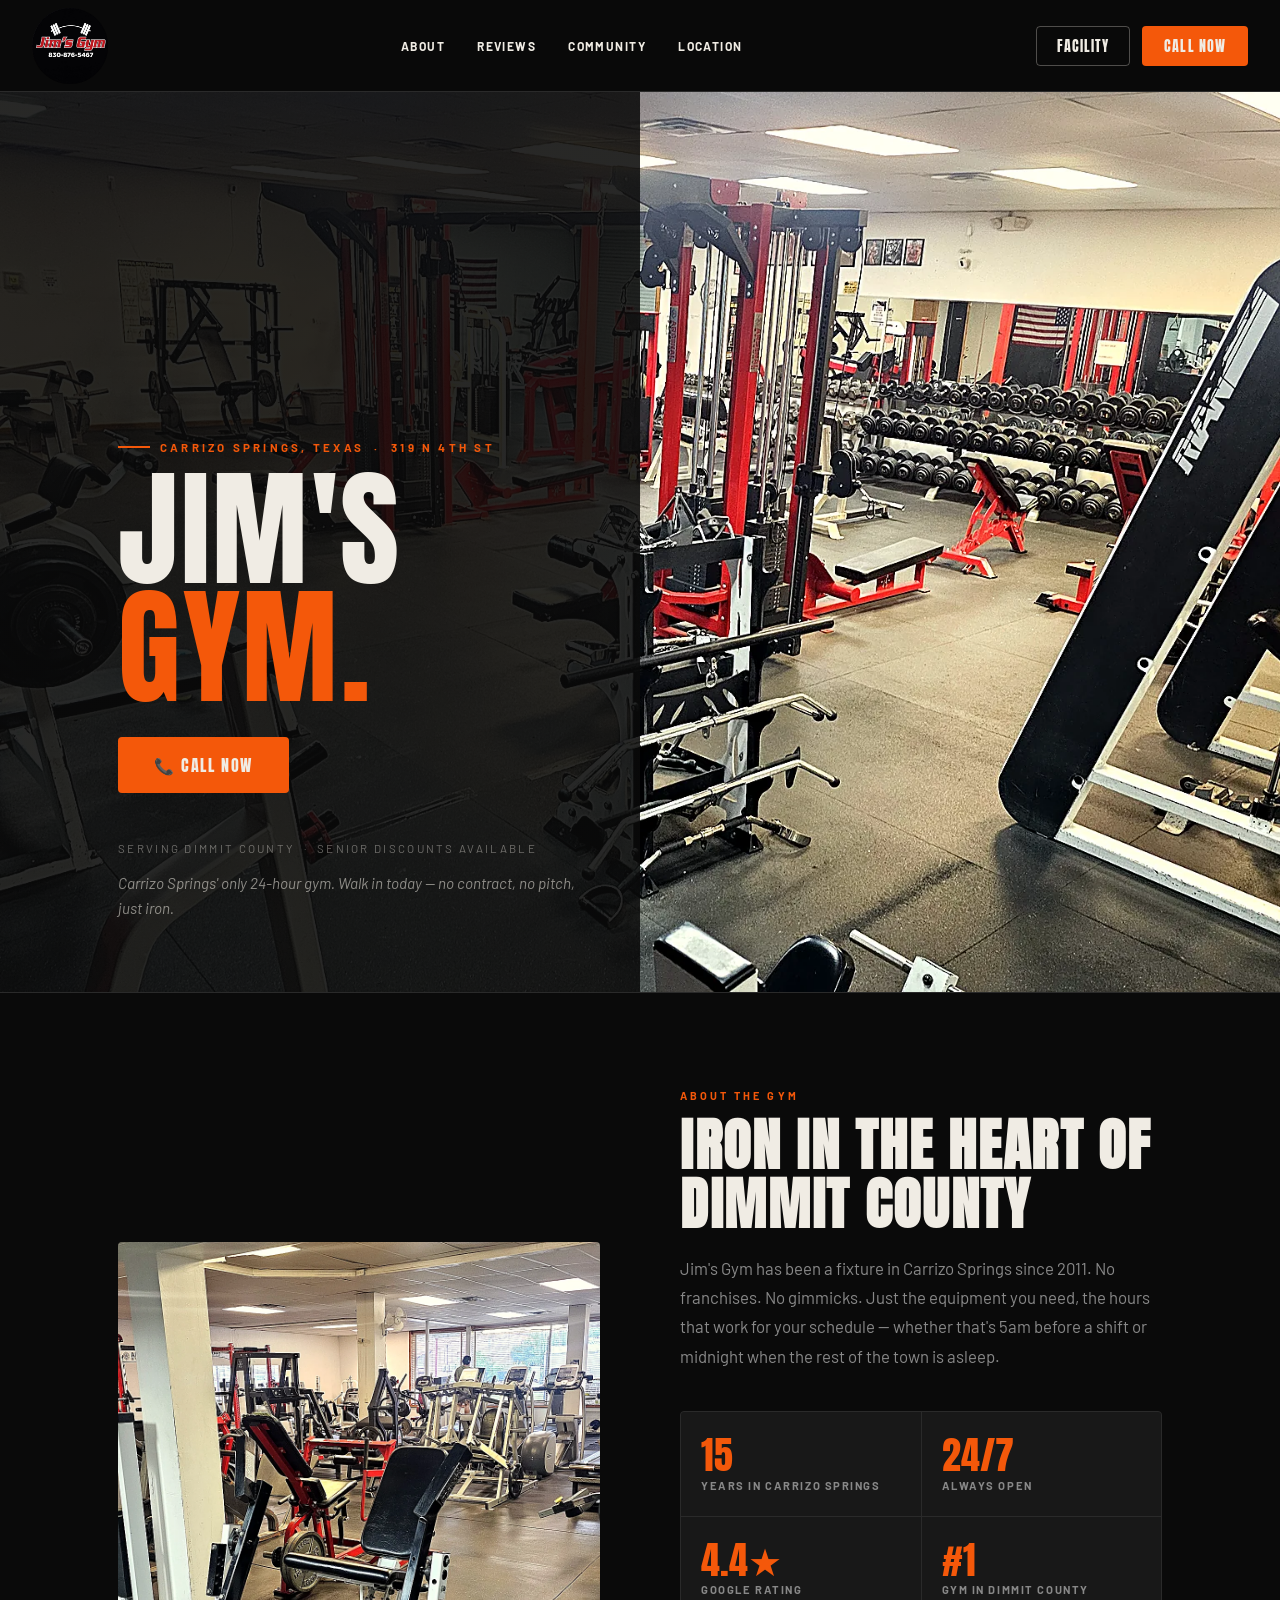
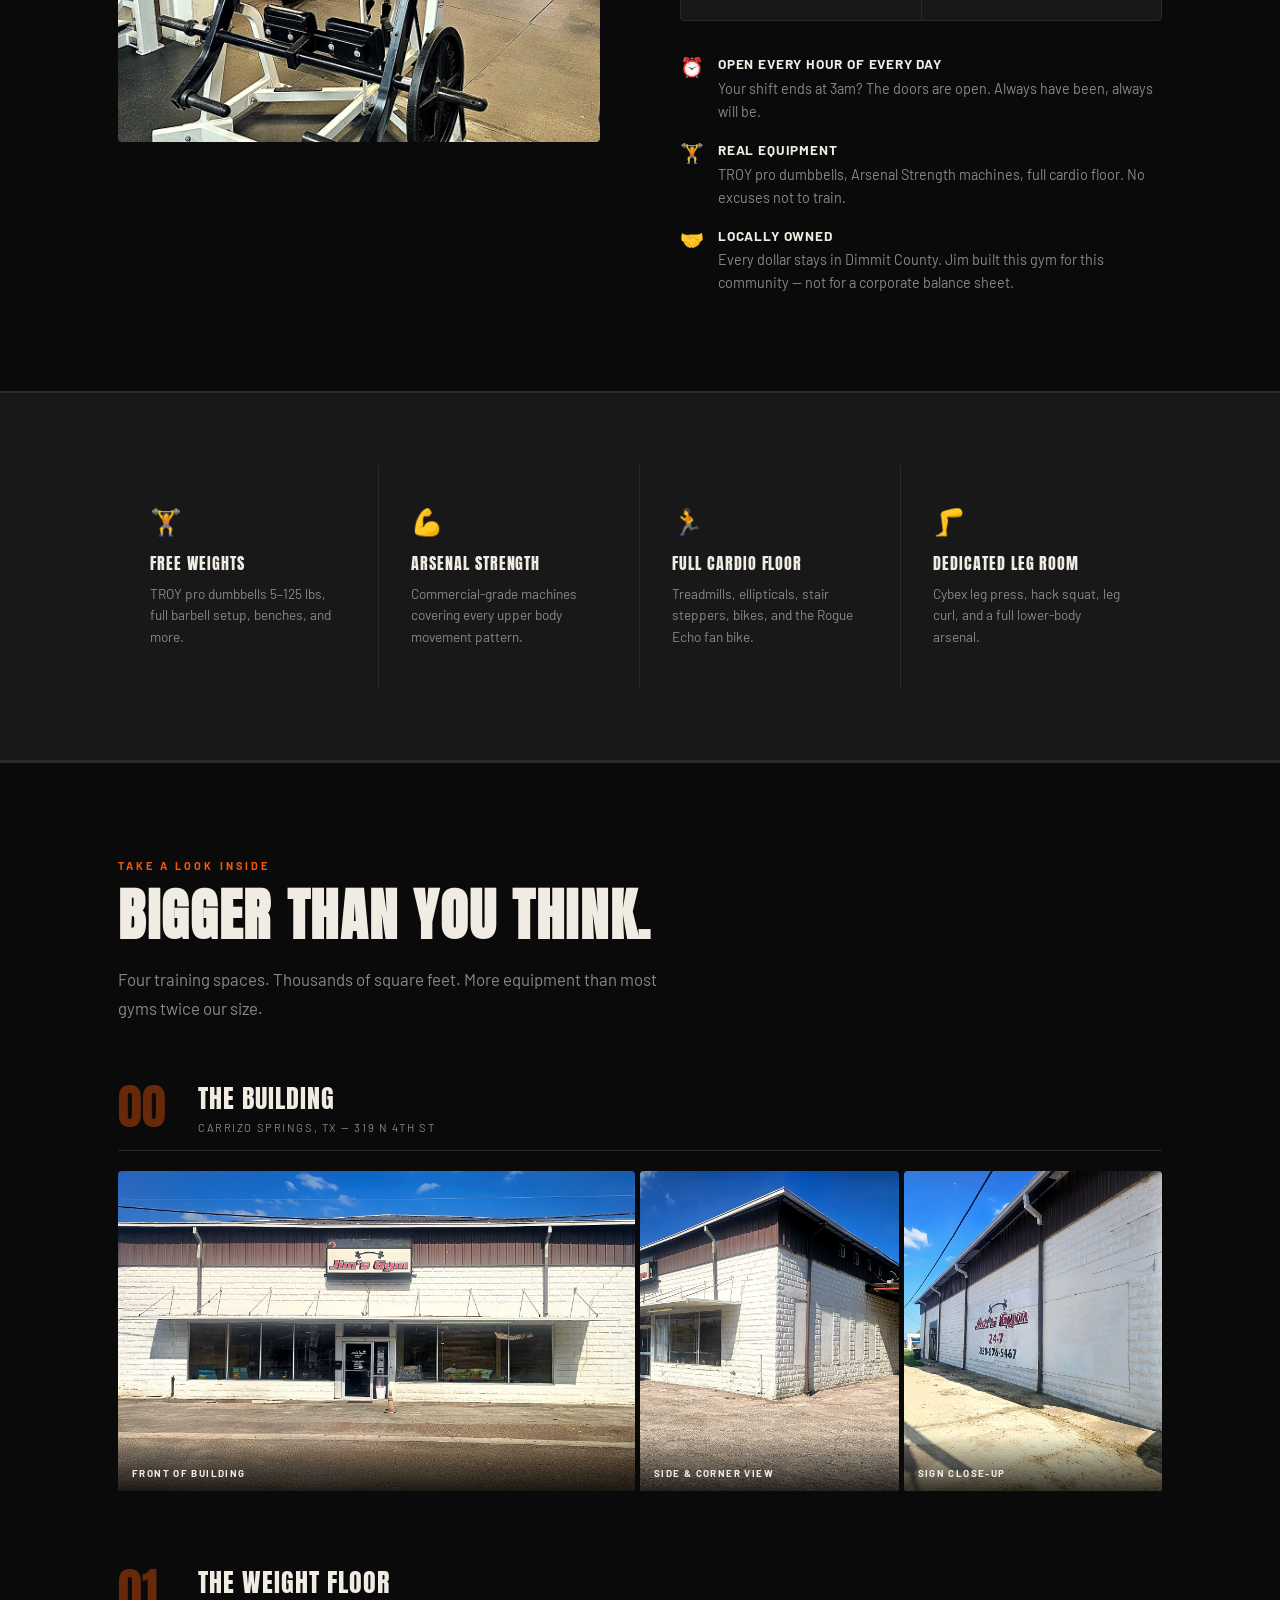
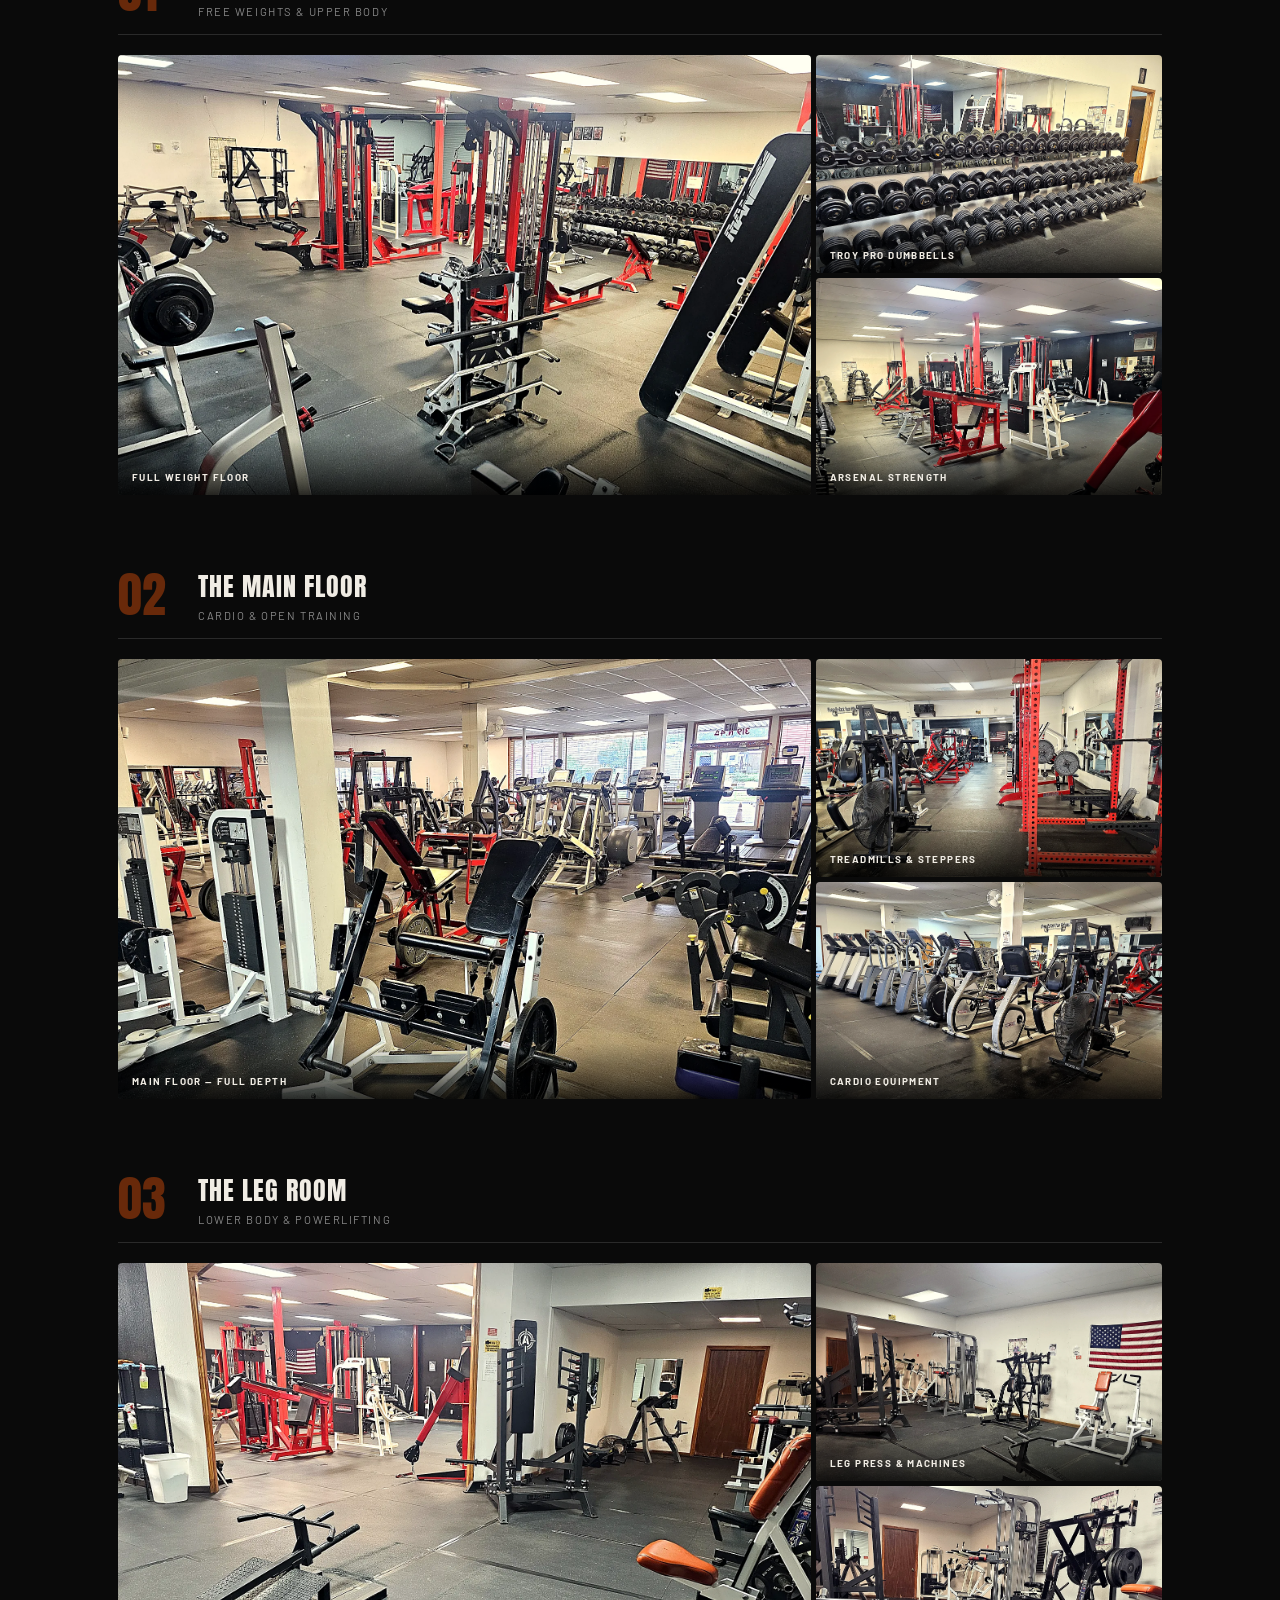
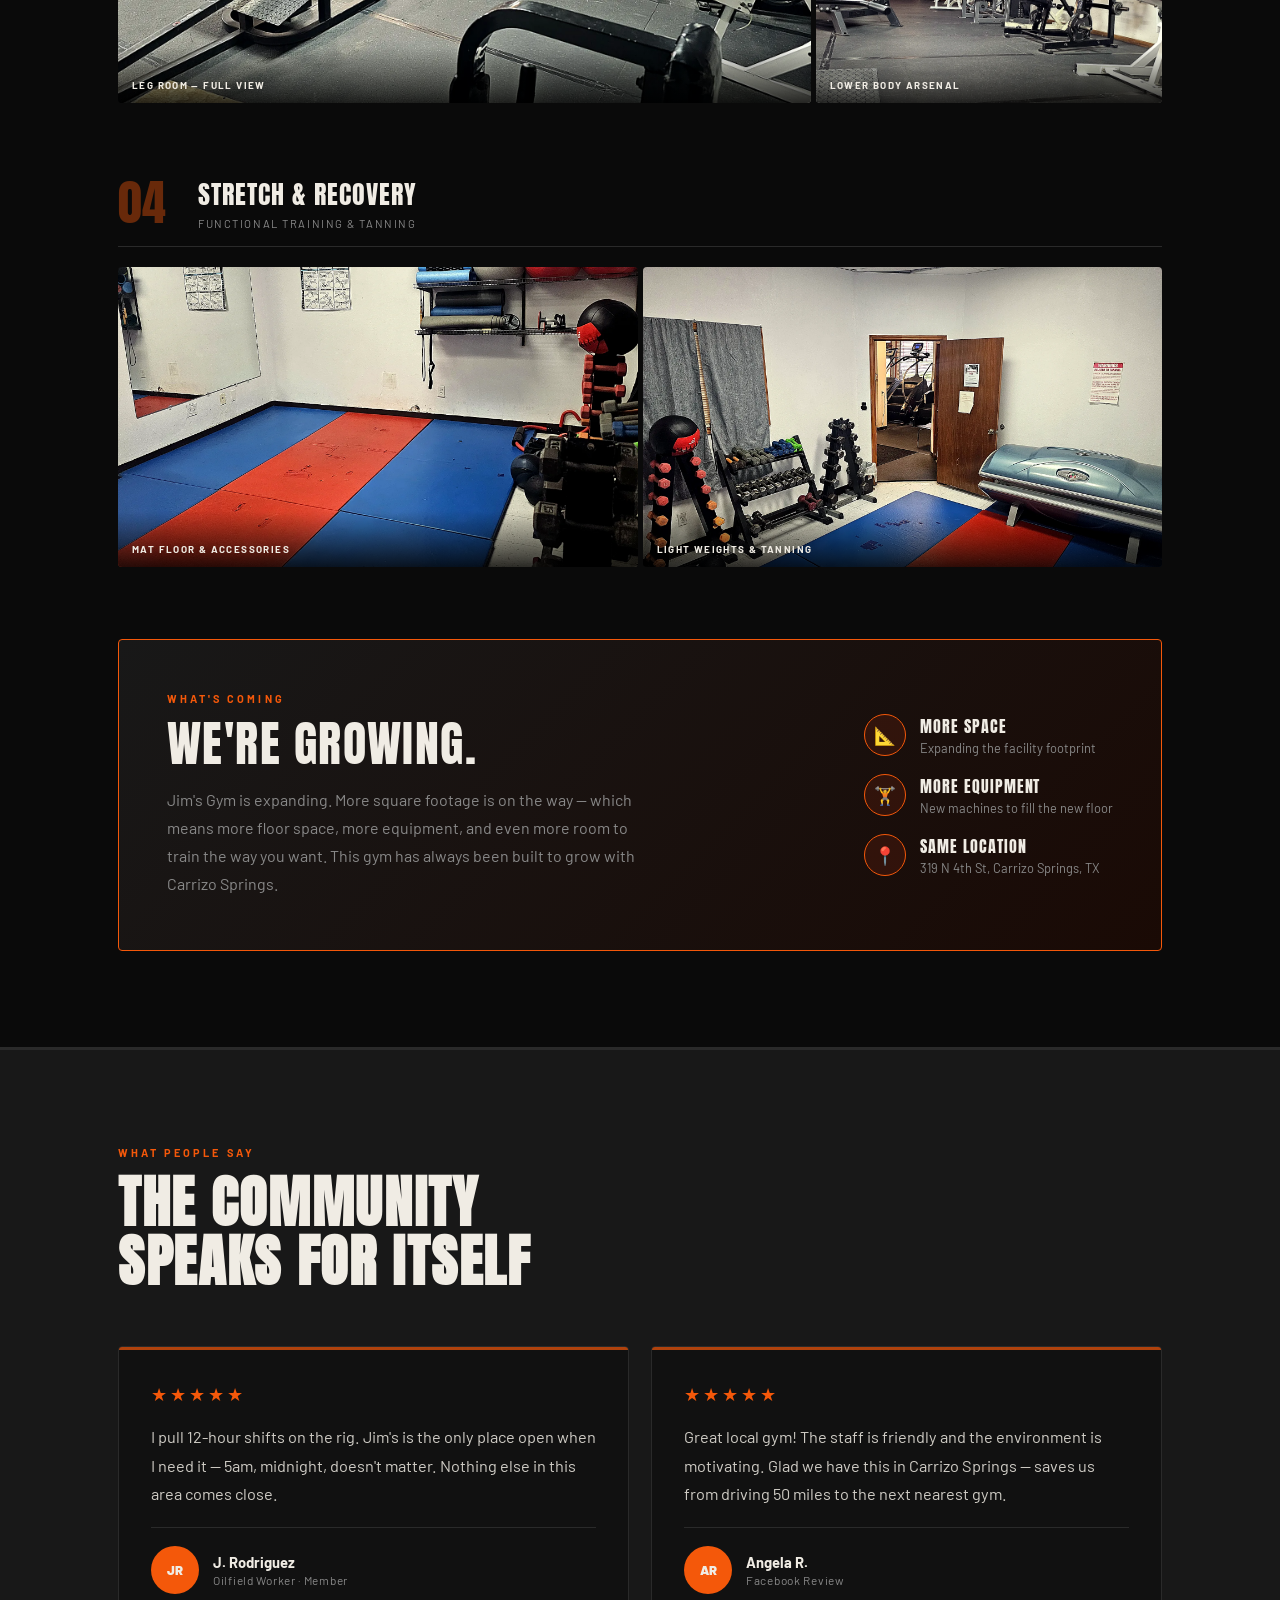
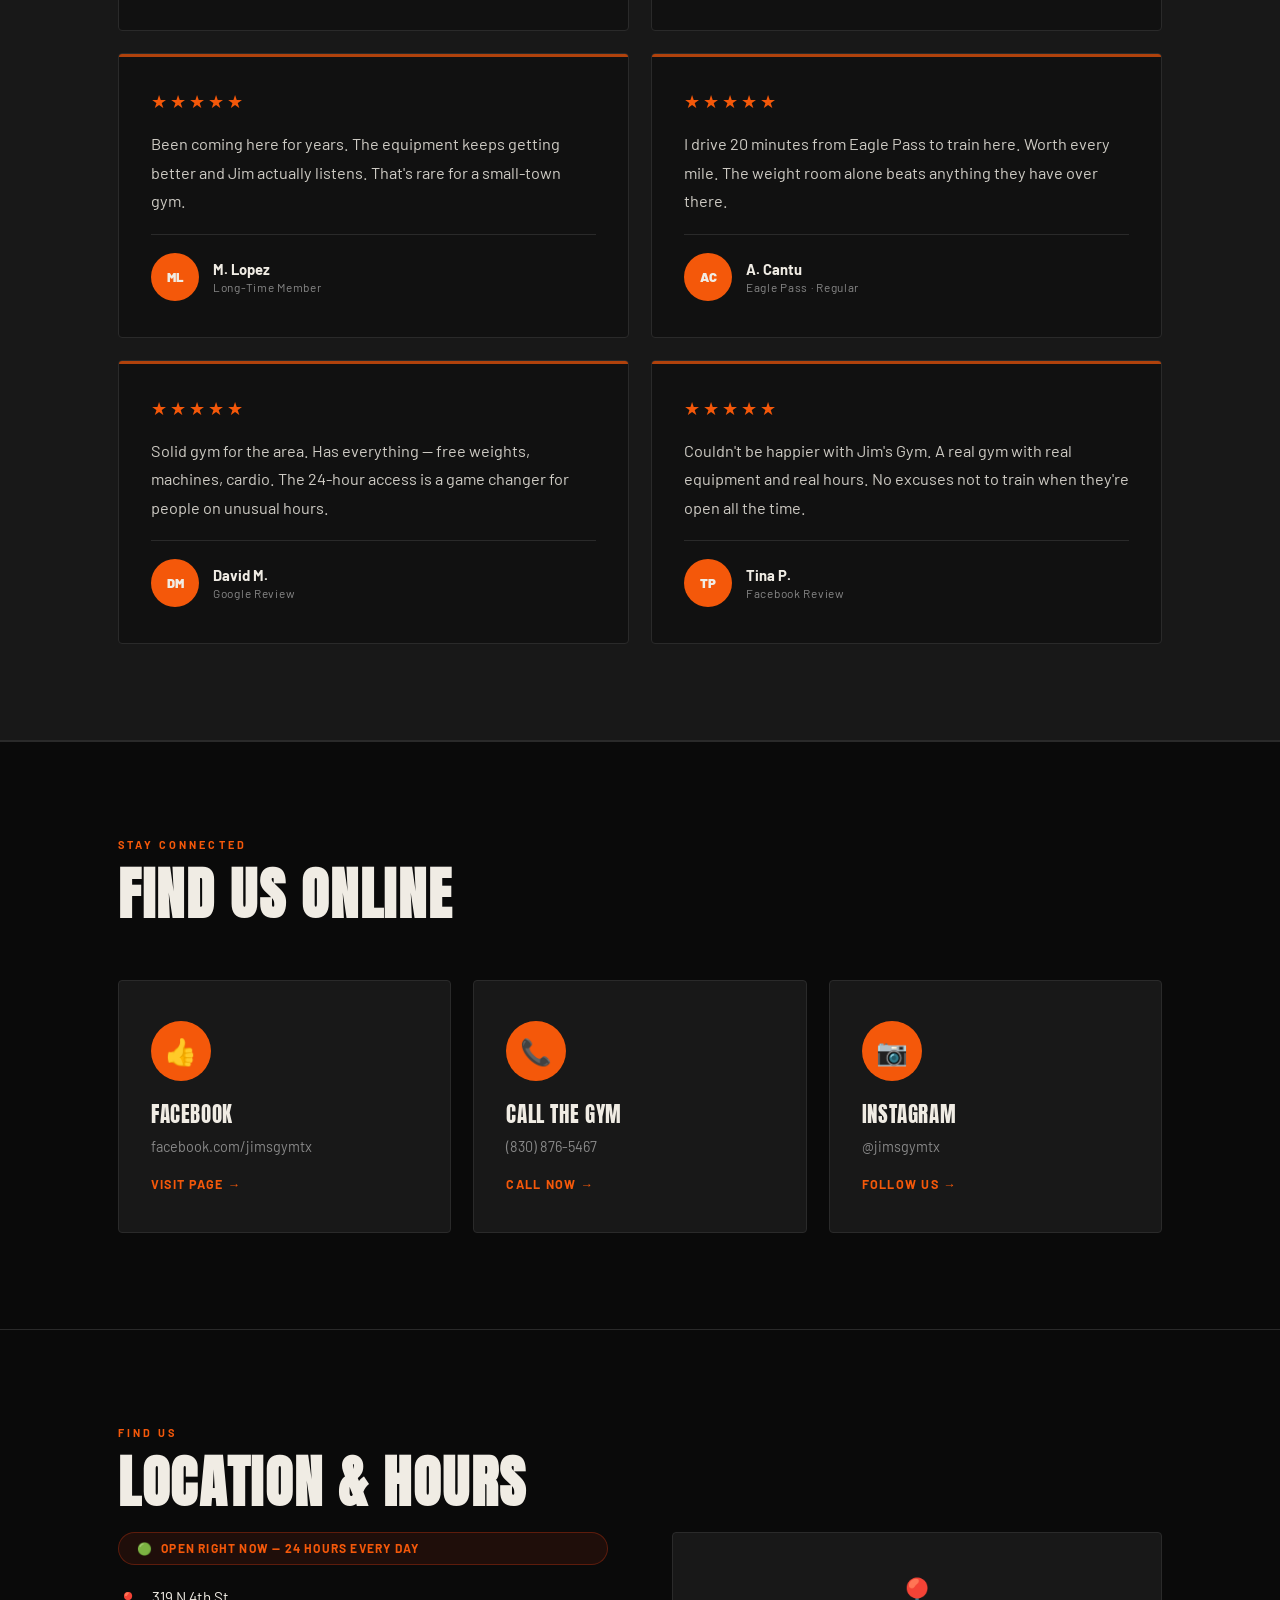
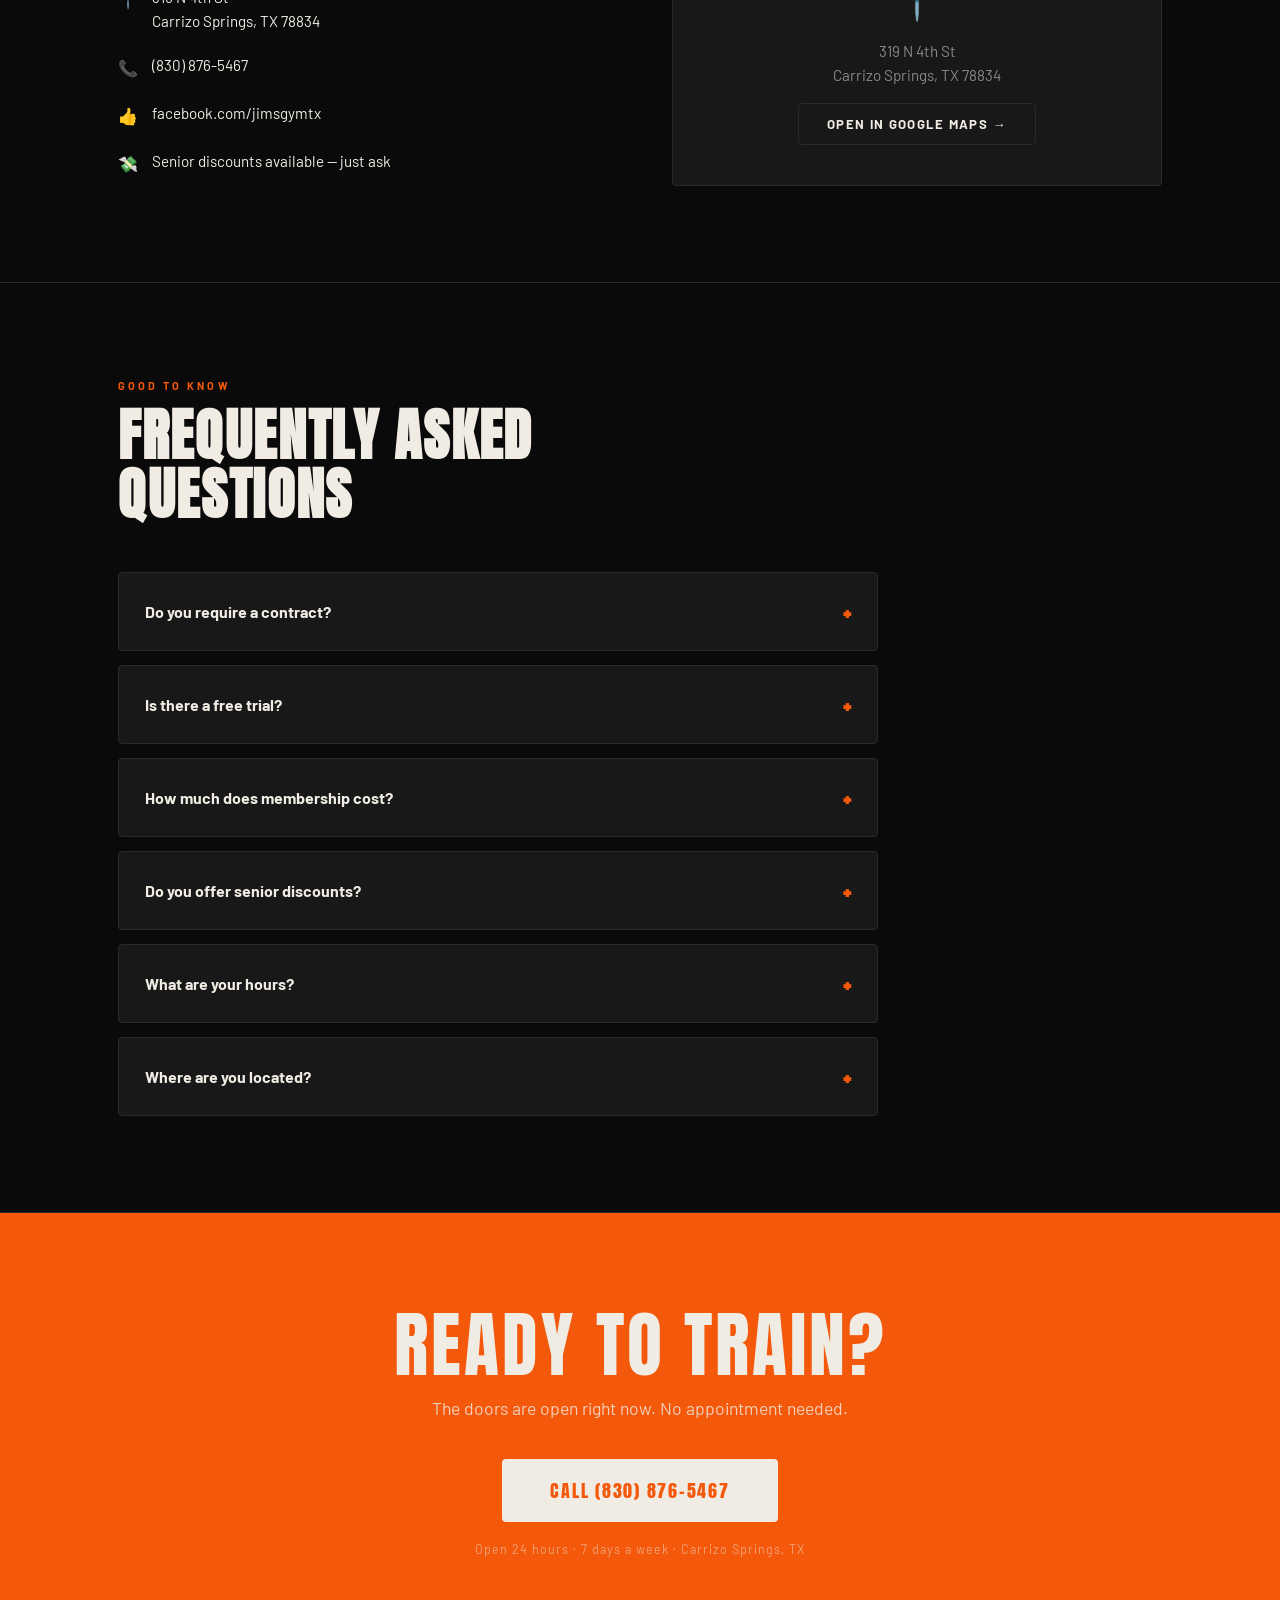
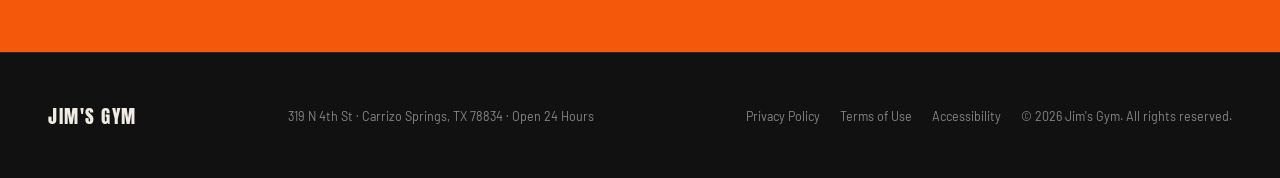
==== index.html @ d0b25cec "changes to the top head" ====
<!DOCTYPE html>
<html lang="en">
<head>
<meta charset="UTF-8">
<meta name="viewport" content="width=device-width, initial-scale=1.0">
<meta http-equiv="X-UA-Compatible" content="IE=edge">

<!-- Primary SEO -->
<title>Jim's Gym | 24-Hour Gym in Carrizo Springs, TX | Dimmit County</title>
<meta name="description" content="Jim's Gym is Carrizo Springs' only 24-hour gym. Open every day for oilfield workers, athletes, and anyone serious about fitness. Free weights, cardio, and more at 319 N 4th St. Call (830) 876-5467.">
<meta name="keywords" content="gym Carrizo Springs TX, 24 hour gym Dimmit County, Jim's Gym, oilfield gym Texas, fitness center Carrizo Springs, gym Eagle Pass area, weightlifting Carrizo Springs, TROY dumbbells gym Texas">
<meta name="author" content="Jim's Gym">
<meta name="robots" content="index, follow">
<link rel="canonical" href="https://hungbuilds.github.io/JimsGymSouthTexas">

<!-- Open Graph -->
<meta property="og:type" content="local.business">
<meta property="og:title" content="Jim's Gym | 24-Hour Gym in Carrizo Springs, TX">
<meta property="og:description" content="Open 24/7 for oilfield workers and serious lifters in Dimmit County. Free weights, cardio, and a real community at 319 N 4th St, Carrizo Springs, TX.">
<meta property="og:url" content="https://hungbuilds.github.io/JimsGymSouthTexas">
<meta property="og:site_name" content="Jim's Gym">
<meta property="og:image" content="https://hungbuilds.github.io/JimsGymSouthTexas/images/wide_room_hero.webp">
<meta property="og:locale" content="en_US">

<!-- Twitter Card -->
<meta name="twitter:card" content="summary_large_image">
<meta name="twitter:title" content="Jim's Gym | 24-Hour Gym in Carrizo Springs, TX">
<meta name="twitter:description" content="Open 24/7 in Carrizo Springs, TX. Free weights, TROY dumbbells, cardio, and a gym built for people who work hard.">
<meta name="twitter:image" content="https://hungbuilds.github.io/JimsGymSouthTexas/images/wide_room_hero.webp">

<!-- Schema -->
<script type="application/ld+json">
{
  "@context": "https://schema.org",
  "@type": "HealthClub",
  "name": "Jim's Gym",
  "description": "24-hour gym in Carrizo Springs, TX serving Dimmit County, oilfield workers, and serious lifters.",
  "url": "https://hungbuilds.github.io/JimsGymSouthTexas",
  "telephone": "+18308765467",
  "address": {
    "@type": "PostalAddress",
    "streetAddress": "319 N 4th St",
    "addressLocality": "Carrizo Springs",
    "addressRegion": "TX",
    "postalCode": "78834",
    "addressCountry": "US"
  },
  "geo": { "@type": "GeoCoordinates", "latitude": 28.5234, "longitude": -99.8588 },
  "openingHours": "Mo-Su 00:00-23:59",
  "priceRange": "$$",
  "aggregateRating": { "@type": "AggregateRating", "ratingValue": "4.4", "reviewCount": "20", "bestRating": "5" },
  "sameAs": ["https://www.facebook.com/jimsgymtx/"]
}
</script>

<link rel="preconnect" href="https://fonts.googleapis.com">
<link rel="preconnect" href="https://fonts.gstatic.com" crossorigin>
<link href="https://fonts.googleapis.com/css2?family=Anton&family=Barlow:ital,wght@0,400;0,600;0,700;0,900;1,400&display=swap" rel="stylesheet">
<link rel="preload" as="image" href="images/wide_room_hero.webp" fetchpriority="high">
<link rel="stylesheet" href="styles.css">
</head>
<body>

<!-- NAV -->
<nav class="nav" aria-label="Main navigation">
  <div class="nav-logo">
    <a href="index.html"><img src="images/logo.png" alt="Jim's Gym"></a>
  </div>
  <ul class="nav-links">
    <li><a href="#about">About</a></li>
    <li><a href="#reviews">Reviews</a></li>
    <li><a href="about.html">Community</a></li>
    <li><a href="#location">Location</a></li>
  </ul>
  <div class="nav-cta-group">
    <a href="#facility" class="nav-cta-outline">Facility</a>
    <a href="tel:8308765467" class="nav-cta">Call Now</a>
  </div>
</nav>

<!-- HERO -->
<section class="hero">
  <div class="hero-bg">
    <img src="images/wide_room_hero.webp" alt="Jim's Gym weight floor, Carrizo Springs TX" fetchpriority="high">
  </div>
  <div class="hero-content">
    <div class="hero-eyebrow">Carrizo Springs, Texas &nbsp;·&nbsp; 319 N 4th St</div>
    <div class="hero-title">Jim's<br><span>Gym.</span></div>
    <div class="hero-actions">
      <a href="tel:8308765467" class="btn-primary">📞 Call Now</a>
    </div>
    <div class="hero-since">Serving Dimmit County &nbsp;·&nbsp; Senior Discounts Available</div>
    <p class="hero-sub">Carrizo Springs' only 24-hour gym. Walk in today — no contract, no pitch, just iron.</p>
  </div>
</section>

<hr class="rule">

<!-- ABOUT -->
<section class="section" id="about">
  <div class="about-split">
    <div class="about-image">
      <img src="images/main_room_back_depth.webp" alt="Jim's Gym main floor showing full depth of the facility">
    </div>
    <div>
      <div class="eyebrow">About the Gym</div>
      <h2 class="section-title">Iron in the Heart of<br>Dimmit County</h2>
      <p class="section-body">Jim's Gym has been a fixture in Carrizo Springs since 2011. No franchises. No gimmicks. Just the equipment you need, the hours that work for your schedule — whether that's 5am before a shift or midnight when the rest of the town is asleep.</p>
      <div class="about-stats">
        <div class="about-stat">
          <div class="about-stat-num">15</div>
          <div class="about-stat-label">Years in Carrizo Springs</div>
        </div>
        <div class="about-stat">
          <div class="about-stat-num">24/7</div>
          <div class="about-stat-label">Always Open</div>
        </div>
        <div class="about-stat">
          <div class="about-stat-num">4.4★</div>
          <div class="about-stat-label">Google Rating</div>
        </div>
        <div class="about-stat">
          <div class="about-stat-num">#1</div>
          <div class="about-stat-label">Gym in Dimmit County</div>
        </div>
      </div>
      <div class="about-pillars">
        <div class="pillar">
          <span class="pillar-icon">⏰</span>
          <div class="pillar-text"><strong>Open Every Hour of Every Day</strong>Your shift ends at 3am? The doors are open. Always have been, always will be.</div>
        </div>
        <div class="pillar">
          <span class="pillar-icon">🏋️</span>
          <div class="pillar-text"><strong>Real Equipment</strong>TROY pro dumbbells, Arsenal Strength machines, full cardio floor. No excuses not to train.</div>
        </div>
        <div class="pillar">
          <span class="pillar-icon">🤝</span>
          <div class="pillar-text"><strong>Locally Owned</strong>Every dollar stays in Dimmit County. Jim built this gym for this community — not for a corporate balance sheet.</div>
        </div>
      </div>
    </div>
  </div>
</section>

<hr class="rule">

<!-- FEATURES STRIP -->
<div class="features-bg">
  <div class="section section-sm">
    <div class="features-grid">
      <div class="feature">
        <div class="feature-icon">🏋️</div>
        <div class="feature-title">Free Weights</div>
        <div class="feature-desc">TROY pro dumbbells 5–125 lbs, full barbell setup, benches, and more.</div>
      </div>
      <div class="feature">
        <div class="feature-icon">💪</div>
        <div class="feature-title">Arsenal Strength</div>
        <div class="feature-desc">Commercial-grade machines covering every upper body movement pattern.</div>
      </div>
      <div class="feature">
        <div class="feature-icon">🏃</div>
        <div class="feature-title">Full Cardio Floor</div>
        <div class="feature-desc">Treadmills, ellipticals, stair steppers, bikes, and the Rogue Echo fan bike.</div>
      </div>
      <div class="feature">
        <div class="feature-icon">🦵</div>
        <div class="feature-title">Dedicated Leg Room</div>
        <div class="feature-desc">Cybex leg press, hack squat, leg curl, and a full lower-body arsenal.</div>
      </div>
    </div>
  </div>
</div>

<hr class="rule">

<!-- FACILITY TOUR -->
<div class="tour-bg" id="facility">
  <div class="tour-header">
    <div class="eyebrow">Take a Look Inside</div>
    <h2 class="section-title">Bigger Than You Think.</h2>
    <p class="section-body">Four training spaces. Thousands of square feet. More equipment than most gyms twice our size.</p>
  </div>

  <!-- Room 00: Outside -->
  <div class="tour-room">
    <div class="tour-room-label">
      <span class="room-num">00</span>
      <div><div class="room-name">The Building</div><div class="room-sub">Carrizo Springs, TX — 319 N 4th St</div></div>
    </div>
    <div class="outside-grid">
      <div class="photo" onclick="openLightbox(this)">
        <img src="images/front_of_building.webp" alt="Jim's Gym storefront, Carrizo Springs TX" loading="lazy">
        <div class="photo-cap">Front of Building</div>
      </div>
      <div class="photo" onclick="openLightbox(this)">
        <img src="images/building_side_angle.webp" alt="Jim's Gym building, side and corner view" loading="lazy">
        <div class="photo-cap">Side &amp; Corner View</div>
      </div>
      <div class="photo" onclick="openLightbox(this)">
        <img src="images/sign_closeup.webp" alt="Jim's Gym painted sign on exterior wall" loading="lazy">
        <div class="photo-cap">Sign Close-Up</div>
      </div>
    </div>
  </div>

  <!-- Room 01 -->
  <div class="tour-room">
    <div class="tour-room-label">
      <span class="room-num">01</span>
      <div><div class="room-name">The Weight Floor</div><div class="room-sub">Free Weights &amp; Upper Body</div></div>
    </div>
    <div class="photo-grid-3">
      <div class="photo span2" onclick="openLightbox(this)">
        <img src="images/wide_room_hero.webp" alt="Weight floor full view" loading="lazy">
        <div class="photo-cap">Full Weight Floor</div>
      </div>
      <div class="photo" onclick="openLightbox(this)">
        <img src="images/dumbbell_rack.webp" alt="TROY pro dumbbells" loading="lazy">
        <div class="photo-cap">TROY Pro Dumbbells</div>
      </div>
      <div class="photo" onclick="openLightbox(this)">
        <img src="images/arsenal_machines.webp" alt="Arsenal Strength machines" loading="lazy">
        <div class="photo-cap">Arsenal Strength</div>
      </div>
    </div>
  </div>

  <!-- Room 02 -->
  <div class="tour-room">
    <div class="tour-room-label">
      <span class="room-num">02</span>
      <div><div class="room-name">The Main Floor</div><div class="room-sub">Cardio &amp; Open Training</div></div>
    </div>
    <div class="photo-grid-3">
      <div class="photo span2" onclick="openLightbox(this)">
        <img src="images/main_room_back_depth.webp" alt="Main floor full depth" loading="lazy">
        <div class="photo-cap">Main Floor — Full Depth</div>
      </div>
      <div class="photo" onclick="openLightbox(this)">
        <img src="images/main_room_treadmill_row.webp" alt="Treadmills and steppers" loading="lazy">
        <div class="photo-cap">Treadmills &amp; Steppers</div>
      </div>
      <div class="photo" onclick="openLightbox(this)">
        <img src="images/main_room_cardio_wide.webp" alt="Cardio equipment" loading="lazy">
        <div class="photo-cap">Cardio Equipment</div>
      </div>
    </div>
  </div>

  <!-- Room 03 -->
  <div class="tour-room">
    <div class="tour-room-label">
      <span class="room-num">03</span>
      <div><div class="room-name">The Leg Room</div><div class="room-sub">Lower Body &amp; Powerlifting</div></div>
    </div>
    <div class="photo-grid-3">
      <div class="photo span2" onclick="openLightbox(this)">
        <img src="images/leg_room_wide_doorway.webp" alt="Leg room full view" loading="lazy">
        <div class="photo-cap">Leg Room — Full View</div>
      </div>
      <div class="photo" onclick="openLightbox(this)">
        <img src="images/leg_room_flag_corner.webp" alt="Leg press machines" loading="lazy">
        <div class="photo-cap">Leg Press &amp; Machines</div>
      </div>
      <div class="photo" onclick="openLightbox(this)">
        <img src="images/leg_room_floor_spread.webp" alt="Lower body equipment" loading="lazy">
        <div class="photo-cap">Lower Body Arsenal</div>
      </div>
    </div>
  </div>

  <!-- Room 04 -->
  <div class="tour-room">
    <div class="tour-room-label">
      <span class="room-num">04</span>
      <div><div class="room-name">Stretch &amp; Recovery</div><div class="room-sub">Functional Training &amp; Tanning</div></div>
    </div>
    <div class="photo-grid-2">
      <div class="photo" onclick="openLightbox(this)">
        <img src="images/stretch_room_balls.webp" alt="Mat floor and accessories" loading="lazy">
        <div class="photo-cap">Mat Floor &amp; Accessories</div>
      </div>
      <div class="photo" onclick="openLightbox(this)">
        <img src="images/stretch_room_dumbbells.webp" alt="Light weights and tanning" loading="lazy">
        <div class="photo-cap">Light Weights &amp; Tanning</div>
      </div>
    </div>
  </div>

  <!-- Expansion -->
  <div class="expansion">
    <div class="expansion-inner">
      <div class="expansion-copy">
        <div class="eyebrow">What's Coming</div>
        <div class="expansion-title">We're Growing.</div>
        <p class="expansion-body">Jim's Gym is expanding. More square footage is on the way — which means more floor space, more equipment, and even more room to train the way you want. This gym has always been built to grow with Carrizo Springs.</p>
      </div>
      <div class="expansion-items">
        <div class="expansion-item">
          <div class="expansion-icon">📐</div>
          <div><div class="expansion-item-name">More Space</div><div class="expansion-item-desc">Expanding the facility footprint</div></div>
        </div>
        <div class="expansion-item">
          <div class="expansion-icon">🏋️</div>
          <div><div class="expansion-item-name">More Equipment</div><div class="expansion-item-desc">New machines to fill the new floor</div></div>
        </div>
        <div class="expansion-item">
          <div class="expansion-icon">📍</div>
          <div><div class="expansion-item-name">Same Location</div><div class="expansion-item-desc">319 N 4th St, Carrizo Springs, TX</div></div>
        </div>
      </div>
    </div>
  </div>
</div>

<hr class="rule">

<!-- REVIEWS -->
<div class="reviews-bg" id="reviews">
  <div class="section">
    <div class="eyebrow">What People Say</div>
    <h2 class="section-title">The Community<br>Speaks for Itself</h2>
    <div class="reviews-grid">
      <div class="review-card">
        <div class="review-stars">★★★★★</div>
        <div class="review-text">I pull 12-hour shifts on the rig. Jim's is the only place open when I need it — 5am, midnight, doesn't matter. Nothing else in this area comes close.</div>
        <div class="review-author"><div class="review-avatar">JR</div><div><div class="review-name">J. Rodriguez</div><div class="review-platform">Oilfield Worker · Member</div></div></div>
      </div>
      <div class="review-card">
        <div class="review-stars">★★★★★</div>
        <div class="review-text">Great local gym! The staff is friendly and the environment is motivating. Glad we have this in Carrizo Springs — saves us from driving 50 miles to the next nearest gym.</div>
        <div class="review-author"><div class="review-avatar">AR</div><div><div class="review-name">Angela R.</div><div class="review-platform">Facebook Review</div></div></div>
      </div>
      <div class="review-card">
        <div class="review-stars">★★★★★</div>
        <div class="review-text">Been coming here for years. The equipment keeps getting better and Jim actually listens. That's rare for a small-town gym.</div>
        <div class="review-author"><div class="review-avatar">ML</div><div><div class="review-name">M. Lopez</div><div class="review-platform">Long-Time Member</div></div></div>
      </div>
      <div class="review-card">
        <div class="review-stars">★★★★★</div>
        <div class="review-text">I drive 20 minutes from Eagle Pass to train here. Worth every mile. The weight room alone beats anything they have over there.</div>
        <div class="review-author"><div class="review-avatar">AC</div><div><div class="review-name">A. Cantu</div><div class="review-platform">Eagle Pass · Regular</div></div></div>
      </div>
      <div class="review-card">
        <div class="review-stars">★★★★★</div>
        <div class="review-text">Solid gym for the area. Has everything — free weights, machines, cardio. The 24-hour access is a game changer for people on unusual hours.</div>
        <div class="review-author"><div class="review-avatar">DM</div><div><div class="review-name">David M.</div><div class="review-platform">Google Review</div></div></div>
      </div>
      <div class="review-card">
        <div class="review-stars">★★★★★</div>
        <div class="review-text">Couldn't be happier with Jim's Gym. A real gym with real equipment and real hours. No excuses not to train when they're open all the time.</div>
        <div class="review-author"><div class="review-avatar">TP</div><div><div class="review-name">Tina P.</div><div class="review-platform">Facebook Review</div></div></div>
      </div>
    </div>
  </div>
</div>

<hr class="rule">

<!-- SOCIAL -->
<div class="social-bg">
  <div class="section">
    <div class="eyebrow">Stay Connected</div>
    <h2 class="section-title">Find Us Online</h2>
    <div class="social-grid">
      <a href="https://www.facebook.com/jimsgymtx/" target="_blank" rel="noopener" class="social-card">
        <div class="social-icon">👍</div>
        <div class="social-platform">Facebook</div>
        <div class="social-handle">facebook.com/jimsgymtx</div>
        <div class="social-cta">Visit Page →</div>
      </a>
      <a href="tel:8308765467" class="social-card">
        <div class="social-icon">📞</div>
        <div class="social-platform">Call the Gym</div>
        <div class="social-handle">(830) 876-5467</div>
        <div class="social-cta">Call Now →</div>
      </a>
      <a href="https://www.instagram.com/jimsgymtx/" target="_blank" rel="noopener" class="social-card">
        <div class="social-icon">📷</div>
        <div class="social-platform">Instagram</div>
        <div class="social-handle">@jimsgymtx</div>
        <div class="social-cta">Follow Us →</div>
      </a>
    </div>
  </div>
</div>

<hr class="rule">
<section class="section" id="location">
  <div class="eyebrow">Find Us</div>
  <h2 class="section-title">Location &amp; Hours</h2>
  <div class="location-split">
    <div class="info-block">
      <div class="open-badge"><span>🟢</span> Open Right Now — 24 Hours Every Day</div>
      <div class="info-row"><span class="info-icon">📍</span><span>319 N 4th St<br>Carrizo Springs, TX 78834</span></div>
      <div class="info-row"><span class="info-icon">📞</span><span><a href="tel:8308765467" class="info-link">(830) 876-5467</a></span></div>
      <div class="info-row"><span class="info-icon">👍</span><span><a href="https://www.facebook.com/jimsgymtx/" target="_blank" rel="noopener" class="info-link">facebook.com/jimsgymtx</a></span></div>
      <div class="info-row"><span class="info-icon">💸</span><span>Senior discounts available — just ask</span></div>
    </div>
    <div class="map-card">
      <div class="map-icon">📍</div>
      <div class="map-address">319 N 4th St<br>Carrizo Springs, TX 78834</div>
      <a href="https://maps.google.com/?q=Jim's+Gym+319+N+4th+St+Carrizo+Springs+TX" target="_blank" rel="noopener" class="btn-outline">Open in Google Maps →</a>
    </div>
  </div>
</section>

<hr class="rule">

<!-- FAQ -->
<section class="section">
  <div class="eyebrow">Good To Know</div>
  <h2 class="section-title">Frequently Asked<br>Questions</h2>
  <div class="faq-list">
    <details class="faq-item">
      <summary>Do you require a contract?</summary>
      <div class="faq-answer">No contract required. Come and go on your own terms.</div>
    </details>
    <details class="faq-item">
      <summary>Is there a free trial?</summary>
      <div class="faq-answer">We don't have a published free trial online — give us a call at (830) 876-5467 and we're happy to talk through your options.</div>
    </details>
    <details class="faq-item">
      <summary>How much does membership cost?</summary>
      <div class="faq-answer">We don't publish pricing online. Call us directly at (830) 876-5467 for current rates.</div>
    </details>
    <details class="faq-item">
      <summary>Do you offer senior discounts?</summary>
      <div class="faq-answer">Yes — senior discounts are available. Just ask when you call or stop by.</div>
    </details>
    <details class="faq-item">
      <summary>What are your hours?</summary>
      <div class="faq-answer">Open 24 hours a day, every day of the week. No appointment needed.</div>
    </details>
    <details class="faq-item">
      <summary>Where are you located?</summary>
      <div class="faq-answer">319 N 4th St, Carrizo Springs, TX 78834 — right in town, easy to find.</div>
    </details>
  </div>
</section>

<hr class="rule">

<!-- CTA -->
<div class="cta-bg">
  <div class="cta-title">Ready to Train?</div>
  <p class="cta-sub">The doors are open right now. No appointment needed.</p>
  <a href="tel:8308765467" class="btn-white">Call (830) 876-5467</a>
  <div class="cta-note">Open 24 hours · 7 days a week · Carrizo Springs, TX</div>
</div>

<!-- FOOTER -->
<footer>
  <div class="footer-brand">Jim's Gym</div>
  <div>319 N 4th St · Carrizo Springs, TX 78834 · Open 24 Hours</div>
  <div class="footer-links">
    <a href="privacy-policy.html">Privacy Policy</a>
    <a href="terms-of-use.html">Terms of Use</a>
    <a href="accessibility.html">Accessibility</a>
    <span>&copy; 2026 Jim's Gym. All rights reserved.</span>
  </div>
</footer>

<!-- LIGHTBOX -->
<div class="lightbox" id="lightbox" onclick="closeLightbox(event)">
  <button class="lightbox-close" onclick="document.getElementById('lightbox').classList.remove('active')">&times;</button>
  <img id="lightbox-img" src="" alt="">
  <div class="lightbox-cap" id="lightbox-cap"></div>
</div>

<script>
function openLightbox(card) {
  var img = card.querySelector('img');
  var cap = card.querySelector('.photo-cap');
  document.getElementById('lightbox-img').src = img.src;
  document.getElementById('lightbox-img').alt = img.alt;
  document.getElementById('lightbox-cap').textContent = cap ? cap.textContent : '';
  document.getElementById('lightbox').classList.add('active');
  document.body.style.overflow = 'hidden';
}
function closeLightbox(e) {
  if (e.target === document.getElementById('lightbox')) {
    document.getElementById('lightbox').classList.remove('active');
    document.body.style.overflow = '';
  }
}
document.addEventListener('keydown', function(e) {
  if (e.key === 'Escape') {
    document.getElementById('lightbox').classList.remove('active');
    document.body.style.overflow = '';
  }
});
</script>
</body>
</html>
---- styles.css ----
/* =========================================
   JIM'S GYM — styles.css
   ========================================= */

/* ── RESET ── */
*, *::before, *::after { box-sizing: border-box; margin: 0; padding: 0; }
html { scroll-behavior: smooth; }
body { background: #0a0a0a; color: #f0ece4; font-family: 'Barlow', Arial, sans-serif; }
a { color: inherit; text-decoration: none; }
img { display: block; max-width: 100%; }

/* ── TOKENS ── */
:root {
  --black:   #0a0a0a;
  --dark:    #111111;
  --panel:   #181818;
  --border:  #2a2a2a;
  --iron:    #333333;
  --silver:  #888888;
  --cream:   #f0ece4;
  --red:     #F4580A;
  --radius:  4px;
  --max:     1140px;
}

/* ── NAV ── */
.nav {
  position: sticky; top: 0; z-index: 200;
  background: rgba(10,10,10,.96);
  backdrop-filter: blur(12px);
  border-bottom: 1px solid var(--border);
  padding: 0 32px;
  height: 92px;
  display: flex; align-items: center; justify-content: space-between;
}
.nav-logo img { height: 76px; width: auto; }
.nav-links {
  display: flex; gap: 32px; list-style: none;
  font-size: .75rem; font-weight: 700; letter-spacing: .12em; text-transform: uppercase;
}
.nav-links a:hover { color: var(--red); transition: color .2s; }
.nav-cta {
  background: var(--red); color: var(--cream);
  padding: 10px 22px; border-radius: var(--radius);
  font-family: 'Anton', sans-serif; font-size: .85rem; letter-spacing: .08em; text-transform: uppercase;
  transition: background .2s;
}
.nav-cta:hover { background: #d03818; }
.nav-cta-group { display: flex; align-items: center; gap: 12px; }
.nav-cta-outline {
  border: 1px solid rgba(240,236,228,.3); color: var(--cream);
  padding: 9px 20px; border-radius: var(--radius);
  font-family: 'Anton', sans-serif; font-size: .85rem; letter-spacing: .08em; text-transform: uppercase;
  transition: border-color .2s, color .2s;
}
.nav-cta-outline:hover { border-color: var(--red); color: var(--red); }
@media (max-width: 680px) {
  .nav-links { display: none; }
  .nav { padding: 0 20px; height: 76px; }
  .nav-logo img { height: 56px; }
  .nav-cta-outline { display: none; }
}

/* ── LIVE BAR ── */
/* ── HERO ── */
.hero {
  position: relative; min-height: 100vh;
  display: flex; flex-direction: column;
  align-items: flex-start; justify-content: flex-end;
  padding: 0 0 72px 0; overflow: hidden;
}
.hero-bg { position: absolute; inset: 0; }
.hero-bg img { width: 100%; height: 100%; object-fit: cover; object-position: center 35%; }
.hero-bg::after {
  content: ''; position: absolute; inset: 0;
  background: linear-gradient(90deg, rgba(10,10,10,.88) 0%, rgba(10,10,10,.88) 50%, rgba(10,10,10,0) 50%, rgba(10,10,10,0) 100%);
}
.hero-content {
  position: relative; z-index: 1;
  max-width: var(--max); width: 100%; margin: 0 auto; padding: 0 48px;
}
.hero-eyebrow {
  font-size: .72rem; font-weight: 700; letter-spacing: .28em; text-transform: uppercase;
  color: var(--red); margin-bottom: 16px; display: flex; align-items: center; gap: 10px;
}
.hero-eyebrow::before {
  content: ''; display: inline-block; width: 32px; height: 2px; background: var(--red);
}
.hero-title {
  font-family: 'Anton', sans-serif;
  font-size: clamp(4rem, 10vw, 8rem);
  line-height: .92; text-transform: uppercase; letter-spacing: .02em;
  color: var(--cream); margin-bottom: 32px;
}
.hero-title span { color: var(--red); }
.hero-sub {
  font-size: .95rem; font-weight: 400; font-style: italic;
  color: rgba(240,236,228,.55); max-width: 480px; line-height: 1.6; margin-top: 16px;
}
.hero-actions { display: flex; gap: 14px; flex-wrap: wrap; align-items: center; }
.btn-primary {
  background: var(--red); color: var(--cream); padding: 16px 36px;
  font-family: 'Anton', sans-serif; font-size: 1rem; letter-spacing: .1em; text-transform: uppercase;
  border-radius: var(--radius); transition: background .2s, transform .15s; display: inline-block;
}
.btn-primary:hover { background: #d03818; transform: translateY(-1px); }
.btn-ghost {
  color: var(--cream); border: 1px solid rgba(240,236,228,.3); padding: 16px 36px;
  font-family: 'Anton', sans-serif; font-size: 1rem; letter-spacing: .1em; text-transform: uppercase;
  border-radius: var(--radius); transition: border-color .2s; display: inline-block;
}
.btn-ghost:hover { border-color: var(--red); color: var(--red); }
.hero-since {
  margin-top: 48px; font-size: .72rem; letter-spacing: .2em; text-transform: uppercase;
  color: rgba(240,236,228,.4);
}
@media (max-width: 680px) {
  .hero { min-height: 92vh; padding-bottom: 52px; }
  .hero-content { padding: 0 24px; }
  .hero-title { font-size: clamp(3rem, 14vw, 5rem); }
  .btn-primary, .btn-ghost { width: 100%; text-align: center; }
}

/* ── DIVIDER ── */
hr.rule { border: none; border-top: 1px solid var(--border); margin: 0; }

/* ── SECTION SHARED ── */
.section { max-width: var(--max); margin: 0 auto; padding: 96px 48px; }
.section-sm { padding: 72px 48px; }
.eyebrow {
  font-size: .68rem; font-weight: 700; letter-spacing: .28em; text-transform: uppercase;
  color: var(--red); margin-bottom: 14px;
}
.section-title {
  font-family: 'Anton', sans-serif; font-size: clamp(2rem, 5vw, 3.5rem);
  text-transform: uppercase; letter-spacing: .03em; line-height: 1.05;
  color: var(--cream); margin-bottom: 20px;
}
.section-body { font-size: 1.05rem; line-height: 1.75; color: var(--silver); max-width: 580px; }
@media (max-width: 680px) {
  .section { padding: 64px 24px; }
  .section-sm { padding: 52px 24px; }
}

/* ── ABOUT SPLIT ── */
.about-split { display: grid; grid-template-columns: 1fr 1fr; gap: 80px; align-items: center; }
.about-image { position: relative; border-radius: var(--radius); overflow: hidden; }
.about-image img { width: 100%; height: 500px; object-fit: cover; object-position: center; display: block; }
.about-stats {
  display: grid; grid-template-columns: 1fr 1fr; gap: 1px; background: var(--border);
  border: 1px solid var(--border); border-radius: var(--radius); overflow: hidden; margin-top: 40px;
}
.about-stat { background: var(--panel); padding: 24px 20px; }
.about-stat-num { font-family: 'Anton', sans-serif; font-size: 2.4rem; color: var(--red); line-height: 1; margin-bottom: 4px; }
.about-stat-label { font-size: .7rem; font-weight: 700; letter-spacing: .14em; text-transform: uppercase; color: var(--silver); }
.about-pillars { margin-top: 32px; display: flex; flex-direction: column; gap: 16px; }
.pillar { display: flex; gap: 14px; align-items: flex-start; }
.pillar-icon { font-size: 1.2rem; margin-top: 2px; flex-shrink: 0; }
.pillar-text { font-size: .9rem; line-height: 1.6; color: var(--silver); }
.story-image { position: relative; border-radius: var(--radius); overflow: hidden; }
.story-image img { width: 100%; height: 500px; object-fit: cover; object-position: center; display: block; }
.pillar-text strong { color: var(--cream); display: block; margin-bottom: 2px; font-size: .85rem; letter-spacing: .06em; text-transform: uppercase; }
@media (max-width: 900px) {
  .about-split { grid-template-columns: 1fr; gap: 48px; }
  .about-image img { height: 320px; }
}

/* ── FEATURES STRIP ── */
.features-bg { background: var(--panel); border-top: 1px solid var(--border); border-bottom: 1px solid var(--border); }
.features-grid { display: grid; grid-template-columns: repeat(4, 1fr); gap: 0; }
.feature { padding: 40px 32px; border-right: 1px solid var(--border); }
.feature:last-child { border-right: none; }
.feature-icon { font-size: 1.6rem; margin-bottom: 14px; }
.feature-title { font-family: 'Anton', sans-serif; font-size: 1rem; text-transform: uppercase; letter-spacing: .06em; color: var(--cream); margin-bottom: 8px; }
.feature-desc { font-size: .85rem; line-height: 1.6; color: var(--silver); }
@media (max-width: 900px) { .features-grid { grid-template-columns: 1fr 1fr; } .feature { border-right: none; border-bottom: 1px solid var(--border); } }
@media (max-width: 480px) { .features-grid { grid-template-columns: 1fr; } }

/* ── FACILITY TOUR ── */
.tour-bg { background: var(--black); border-top: 1px solid var(--border); border-bottom: 1px solid var(--border); }
.tour-header { max-width: var(--max); margin: 0 auto; padding: 96px 48px 56px; }
.tour-room { max-width: var(--max); margin: 0 auto 72px; padding: 0 48px; }
.tour-room-label { display: flex; align-items: center; gap: 20px; margin-bottom: 20px; padding-bottom: 16px; border-bottom: 1px solid var(--border); }
.room-num { font-family: 'Anton', sans-serif; font-size: 3rem; color: var(--red); opacity: .4; line-height: 1; min-width: 60px; }
.room-name { font-family: 'Anton', sans-serif; font-size: 1.6rem; text-transform: uppercase; letter-spacing: .04em; color: var(--cream); }
.room-sub { font-size: .7rem; color: var(--silver); letter-spacing: .14em; text-transform: uppercase; margin-top: 4px; }
.photo-grid-3 { display: grid; grid-template-columns: 2fr 1fr; grid-template-rows: 1fr 1fr; gap: 5px; height: 440px; }
.photo-grid-2 { display: grid; grid-template-columns: 1fr 1fr; gap: 5px; height: 300px; }
.photo { position: relative; overflow: hidden; border-radius: var(--radius); background: var(--iron); cursor: zoom-in; }
.photo.span2 { grid-row: 1 / 3; }
.photo img { width: 100%; height: 100%; object-fit: cover; object-position: center; display: block; transition: transform .5s ease; }
.photo:hover img { transform: scale(1.04); }
.photo-cap {
  position: absolute; bottom: 0; left: 0; right: 0;
  background: linear-gradient(transparent, rgba(0,0,0,.8));
  padding: 32px 14px 12px;
  font-size: .62rem; font-weight: 700; letter-spacing: .14em; text-transform: uppercase; color: var(--cream);
}
.outside-grid { display: grid; grid-template-columns: 2fr 1fr 1fr; gap: 5px; height: 320px; }
.placeholder {
  border-radius: var(--radius); border: 2px dashed var(--border); background: var(--panel);
  display: flex; flex-direction: column; align-items: center; justify-content: center; gap: 10px;
}
.placeholder-icon { font-size: 2rem; opacity: .35; }
.placeholder-text { font-size: .62rem; font-weight: 700; letter-spacing: .12em; text-transform: uppercase; color: var(--silver); opacity: .5; text-align: center; padding: 0 12px; }
@media (max-width: 768px) {
  .photo-grid-3 { grid-template-columns: 1fr 1fr; grid-template-rows: auto; height: auto; }
  .photo.span2 { grid-column: 1 / 3; grid-row: 1; height: 220px; }
  .photo-grid-3 .photo:not(.span2) { height: 160px; }
  .photo-grid-2 { height: auto; }
  .photo-grid-2 .photo { height: 180px; }
  .outside-grid { grid-template-columns: 1fr 1fr; height: auto; }
  .outside-grid > *:first-child { grid-column: 1 / 3; height: 200px; }
  .outside-grid .placeholder:not(:first-child) { height: 160px; }
  .tour-header, .tour-room { padding-left: 24px; padding-right: 24px; }
}
@media (max-width: 480px) {
  .photo-grid-3, .photo-grid-2, .outside-grid { grid-template-columns: 1fr; }
  .photo.span2, .outside-grid > *:first-child { grid-column: 1; }
}

/* ── EXPANSION BANNER ── */
.expansion { max-width: var(--max); margin: 0 auto 96px; padding: 0 48px; }
.expansion-inner {
  border: 1px solid var(--red); border-radius: var(--radius);
  background: linear-gradient(135deg, var(--panel) 0%, #1a0a05 100%);
  padding: 52px 48px; display: flex; align-items: center; gap: 64px; flex-wrap: wrap;
}
.expansion-copy { flex: 1; min-width: 280px; }
.expansion-title { font-family: 'Anton', sans-serif; font-size: clamp(2rem, 4vw, 3rem); text-transform: uppercase; letter-spacing: .03em; line-height: 1.05; color: var(--cream); margin-bottom: 16px; }
.expansion-body { font-size: 1rem; line-height: 1.75; color: var(--silver); max-width: 480px; }
.expansion-items { display: flex; flex-direction: column; gap: 18px; }
.expansion-item { display: flex; align-items: center; gap: 14px; }
.expansion-icon {
  width: 42px; height: 42px; border-radius: 50%;
  background: rgba(184,48,16,.15); border: 1px solid var(--red);
  display: flex; align-items: center; justify-content: center; font-size: 1.1rem; flex-shrink: 0;
}
.expansion-item-name { font-family: 'Anton', sans-serif; font-size: 1rem; text-transform: uppercase; letter-spacing: .06em; color: var(--cream); }
.expansion-item-desc { font-size: .8rem; color: var(--silver); margin-top: 2px; }
@media (max-width: 680px) {
  .expansion-inner { padding: 36px 28px; gap: 40px; }
  .expansion { padding: 0 24px; }
}

/* ── REVIEWS ── */
.reviews-bg { background: var(--panel); border-top: 1px solid var(--border); border-bottom: 1px solid var(--border); }
.reviews-grid { display: grid; grid-template-columns: repeat(auto-fill, minmax(360px, 1fr)); gap: 22px; margin-top: 56px; }
.review-card {
  background: var(--dark); border: 1px solid var(--border); border-radius: var(--radius);
  padding: 36px 32px; display: flex; flex-direction: column; gap: 18px; position: relative; overflow: hidden;
}
.review-card::before { content: ''; position: absolute; top: 0; left: 0; right: 0; height: 3px; background: var(--red); opacity: .7; }
.review-stars { color: var(--red); font-size: 1.15rem; letter-spacing: 3px; }
.review-text { font-size: 1.02rem; line-height: 1.75; color: rgba(240,236,228,.85); flex: 1; }
.review-author { display: flex; align-items: center; gap: 14px; padding-top: 18px; border-top: 1px solid var(--border); }
.review-avatar {
  width: 48px; height: 48px; border-radius: 50%; background: var(--red); color: var(--cream);
  display: flex; align-items: center; justify-content: center; font-size: .82rem; font-weight: 900; flex-shrink: 0;
}
.review-name { font-size: .92rem; font-weight: 700; color: var(--cream); }
.review-platform { font-size: .74rem; color: var(--silver); margin-top: 2px; letter-spacing: .06em; }

/* ── SOCIAL ── */
.social-bg { background: var(--black); }
.social-grid { display: grid; grid-template-columns: repeat(auto-fit, minmax(280px, 1fr)); gap: 22px; margin-top: 56px; }
.social-card {
  background: var(--panel); border: 1px solid var(--border); border-radius: var(--radius);
  padding: 40px 32px; display: flex; flex-direction: column; align-items: flex-start; gap: 18px;
  text-decoration: none; transition: border-color .2s, transform .2s;
}
.social-card:hover { border-color: var(--red); transform: translateY(-3px); }
.social-icon {
  width: 60px; height: 60px; border-radius: 50%; background: var(--red); color: var(--cream);
  display: flex; align-items: center; justify-content: center; font-size: 1.6rem; flex-shrink: 0;
}
.social-platform { font-family: 'Anton', sans-serif; font-size: 1.3rem; text-transform: uppercase; letter-spacing: .03em; color: var(--cream); }
.social-handle { font-size: .9rem; color: var(--silver); margin-top: -10px; }
.social-cta { font-size: .78rem; font-weight: 700; letter-spacing: .1em; text-transform: uppercase; color: var(--red); margin-top: 4px; }

/* ── FAQ ── */
.faq-list { max-width: 760px; margin-top: 48px; display: flex; flex-direction: column; gap: 14px; }
.faq-item { background: var(--panel); border: 1px solid var(--border); border-radius: var(--radius); overflow: hidden; }
.faq-item summary {
  cursor: pointer; list-style: none; padding: 22px 26px; font-weight: 700; font-size: 1rem;
  color: var(--cream); display: flex; align-items: center; justify-content: space-between; gap: 16px;
}
.faq-item summary::-webkit-details-marker { display: none; }
.faq-item summary::after {
  content: '+'; font-family: 'Anton', sans-serif; font-size: 1.4rem; color: var(--red); flex-shrink: 0; transition: transform .2s;
}
.faq-item[open] summary::after { transform: rotate(45deg); }
.faq-item[open] summary { border-bottom: 1px solid var(--border); }
.faq-answer { padding: 20px 26px 26px; font-size: .95rem; line-height: 1.75; color: rgba(240,236,228,.8); }

/* ── LOCATION ── */
.location-split { display: grid; grid-template-columns: 1fr 1fr; gap: 64px; align-items: start; }
.info-block { display: flex; flex-direction: column; gap: 20px; }
.info-row { display: flex; align-items: flex-start; gap: 14px; font-size: .95rem; line-height: 1.6; }
.info-icon { color: var(--red); font-size: 1rem; margin-top: 2px; flex-shrink: 0; }
.info-link:hover { color: var(--red); transition: color .2s; }
.open-badge {
  display: inline-flex; align-items: center; gap: 8px;
  background: rgba(184,48,16,.12); border: 1px solid rgba(184,48,16,.4);
  border-radius: 40px; padding: 8px 18px;
  font-size: .75rem; font-weight: 700; letter-spacing: .1em; text-transform: uppercase; color: var(--red);
}
.map-card {
  background: var(--panel); border: 1px solid var(--border); border-radius: var(--radius);
  padding: 40px; display: flex; flex-direction: column; align-items: center; text-align: center; gap: 16px;
}
.map-icon { font-size: 2.5rem; }
.map-address { font-size: .95rem; line-height: 1.6; color: var(--silver); }
.btn-outline {
  display: inline-block; border: 1px solid var(--border); color: var(--cream);
  padding: 12px 28px; border-radius: var(--radius);
  font-size: .82rem; font-weight: 700; letter-spacing: .1em; text-transform: uppercase;
  transition: border-color .2s, color .2s;
}
.btn-outline:hover { border-color: var(--red); color: var(--red); }
@media (max-width: 768px) { .location-split { grid-template-columns: 1fr; gap: 40px; } }

/* ── CTA ── */
.cta-bg { background: var(--red); text-align: center; padding: 96px 24px; }
.cta-title { font-family: 'Anton', sans-serif; font-size: clamp(2.4rem, 6vw, 4.5rem); text-transform: uppercase; letter-spacing: .04em; line-height: 1.0; color: var(--cream); margin-bottom: 16px; }
.cta-sub { font-size: 1.1rem; color: rgba(240,236,228,.8); margin-bottom: 40px; }
.btn-white {
  display: inline-block; background: var(--cream); color: var(--red);
  padding: 18px 48px; border-radius: var(--radius);
  font-family: 'Anton', sans-serif; font-size: 1.1rem; letter-spacing: .1em; text-transform: uppercase;
  transition: transform .15s;
}
.btn-white:hover { transform: translateY(-2px); }
.cta-note { font-size: .78rem; color: rgba(240,236,228,.5); margin-top: 20px; letter-spacing: .08em; }

/* ── FOOTER ── */
footer {
  background: var(--dark); border-top: 1px solid var(--border);
  padding: 48px; display: flex; align-items: center; justify-content: space-between;
  flex-wrap: wrap; gap: 24px; font-size: .78rem; color: var(--silver);
}
.footer-brand { font-family: 'Anton', sans-serif; font-size: 1.2rem; text-transform: uppercase; letter-spacing: .08em; color: var(--cream); }
.footer-links { display: flex; gap: 20px; flex-wrap: wrap; }
.footer-links a:hover { color: var(--red); transition: color .2s; }
@media (max-width: 680px) { footer { padding: 36px 24px; flex-direction: column; } }

/* ── LIGHTBOX ── */
.lightbox {
  display: none; position: fixed; inset: 0; z-index: 999;
  background: rgba(0,0,0,.94); align-items: center; justify-content: center;
  flex-direction: column; gap: 12px; padding: 24px;
}
.lightbox.active { display: flex; }
.lightbox img { max-height: 85vh; max-width: 95vw; border-radius: var(--radius); object-fit: contain; }
.lightbox-cap { font-size: .72rem; letter-spacing: .14em; text-transform: uppercase; color: var(--silver); }
.lightbox-close { position: fixed; top: 20px; right: 24px; background: none; border: none; color: var(--silver); font-size: 2rem; cursor: pointer; line-height: 1; }
.lightbox-close:hover { color: var(--cream); }

/* ── LEGAL PAGES ── */
.legal-wrap { max-width: 800px; margin: 0 auto; padding: 80px 48px; }
.legal-wrap h1 { font-family: 'Anton', sans-serif; font-size: 2.5rem; text-transform: uppercase; color: var(--cream); margin-bottom: 8px; }
.legal-wrap .legal-date { font-size: .8rem; color: var(--silver); margin-bottom: 48px; letter-spacing: .1em; }
.legal-wrap h2 { font-family: 'Anton', sans-serif; font-size: 1.2rem; text-transform: uppercase; color: var(--cream); margin: 36px 0 12px; }
.legal-wrap p { font-size: .95rem; line-height: 1.8; color: var(--silver); margin-bottom: 16px; }
.legal-wrap ul { padding-left: 24px; color: var(--silver); font-size: .95rem; line-height: 1.8; margin-bottom: 16px; }
.legal-wrap a { color: var(--red); }
@media (max-width: 680px) { .legal-wrap { padding: 60px 24px; } }
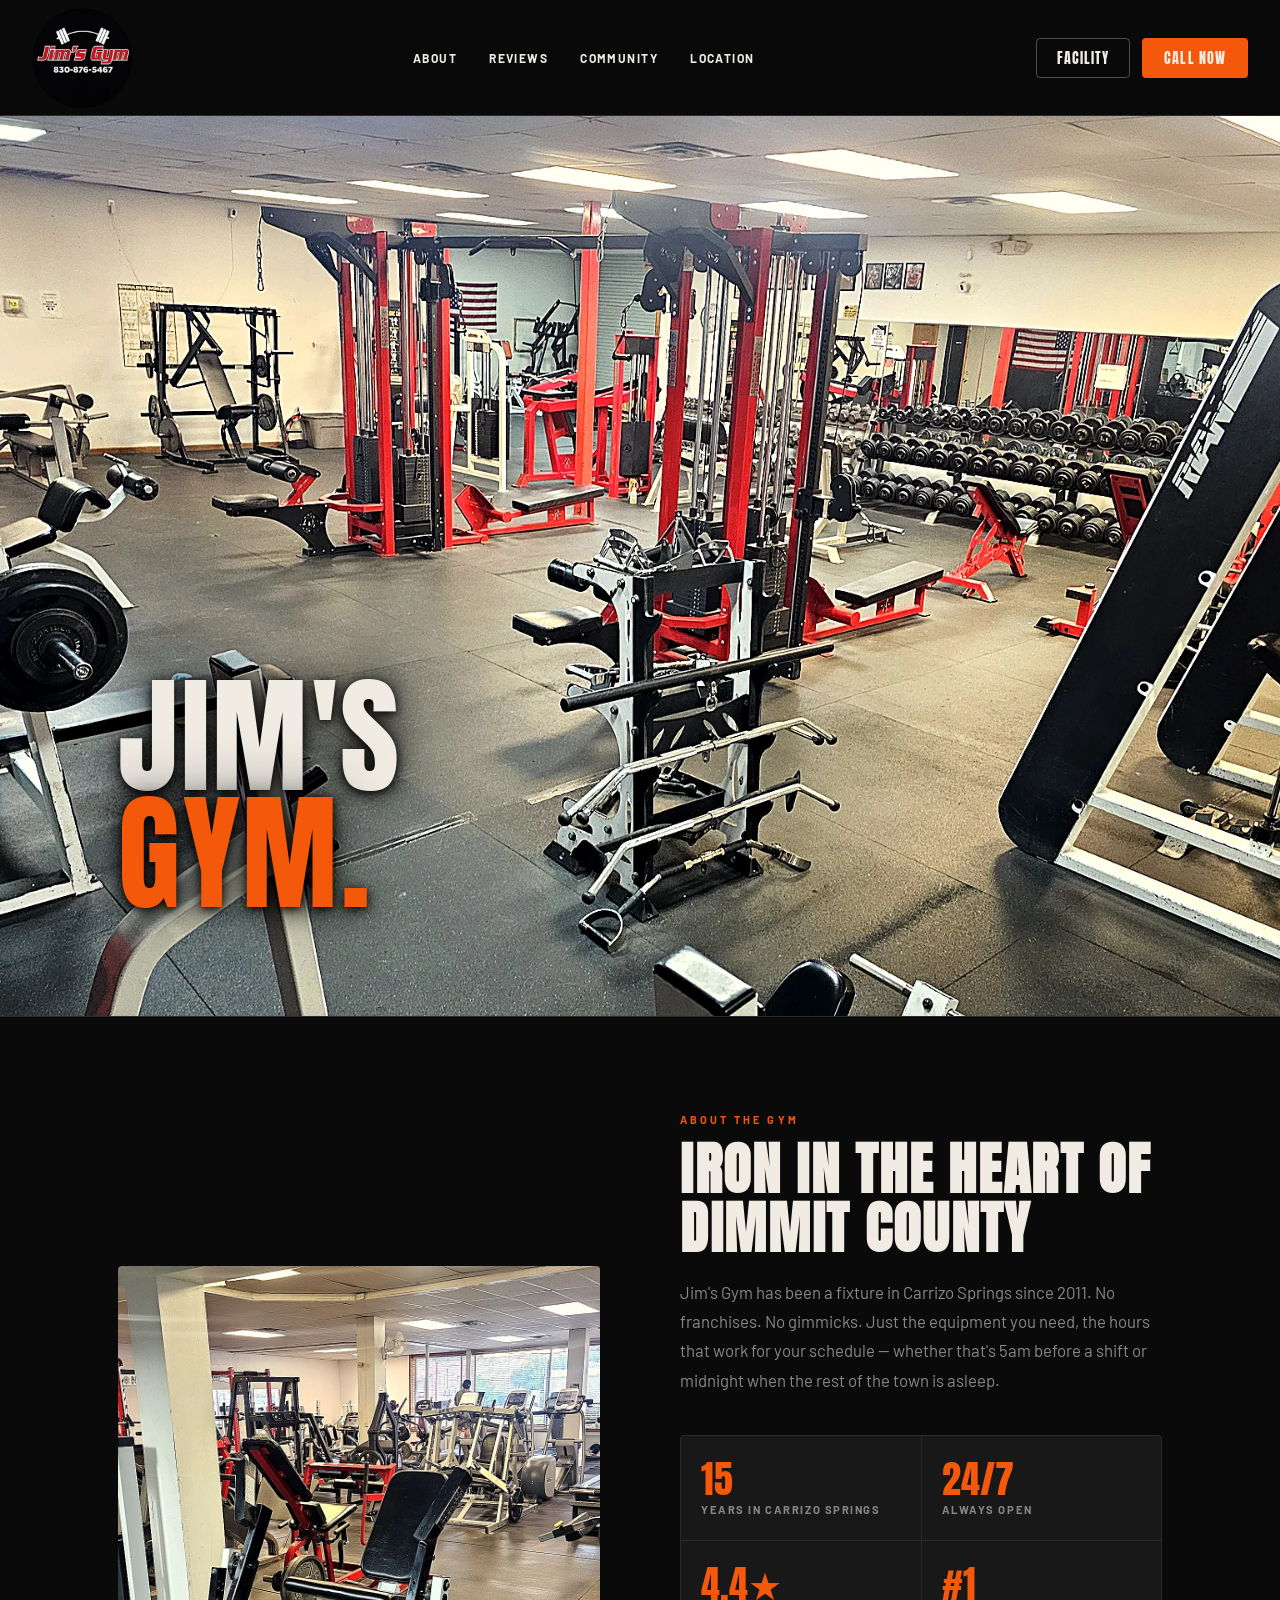
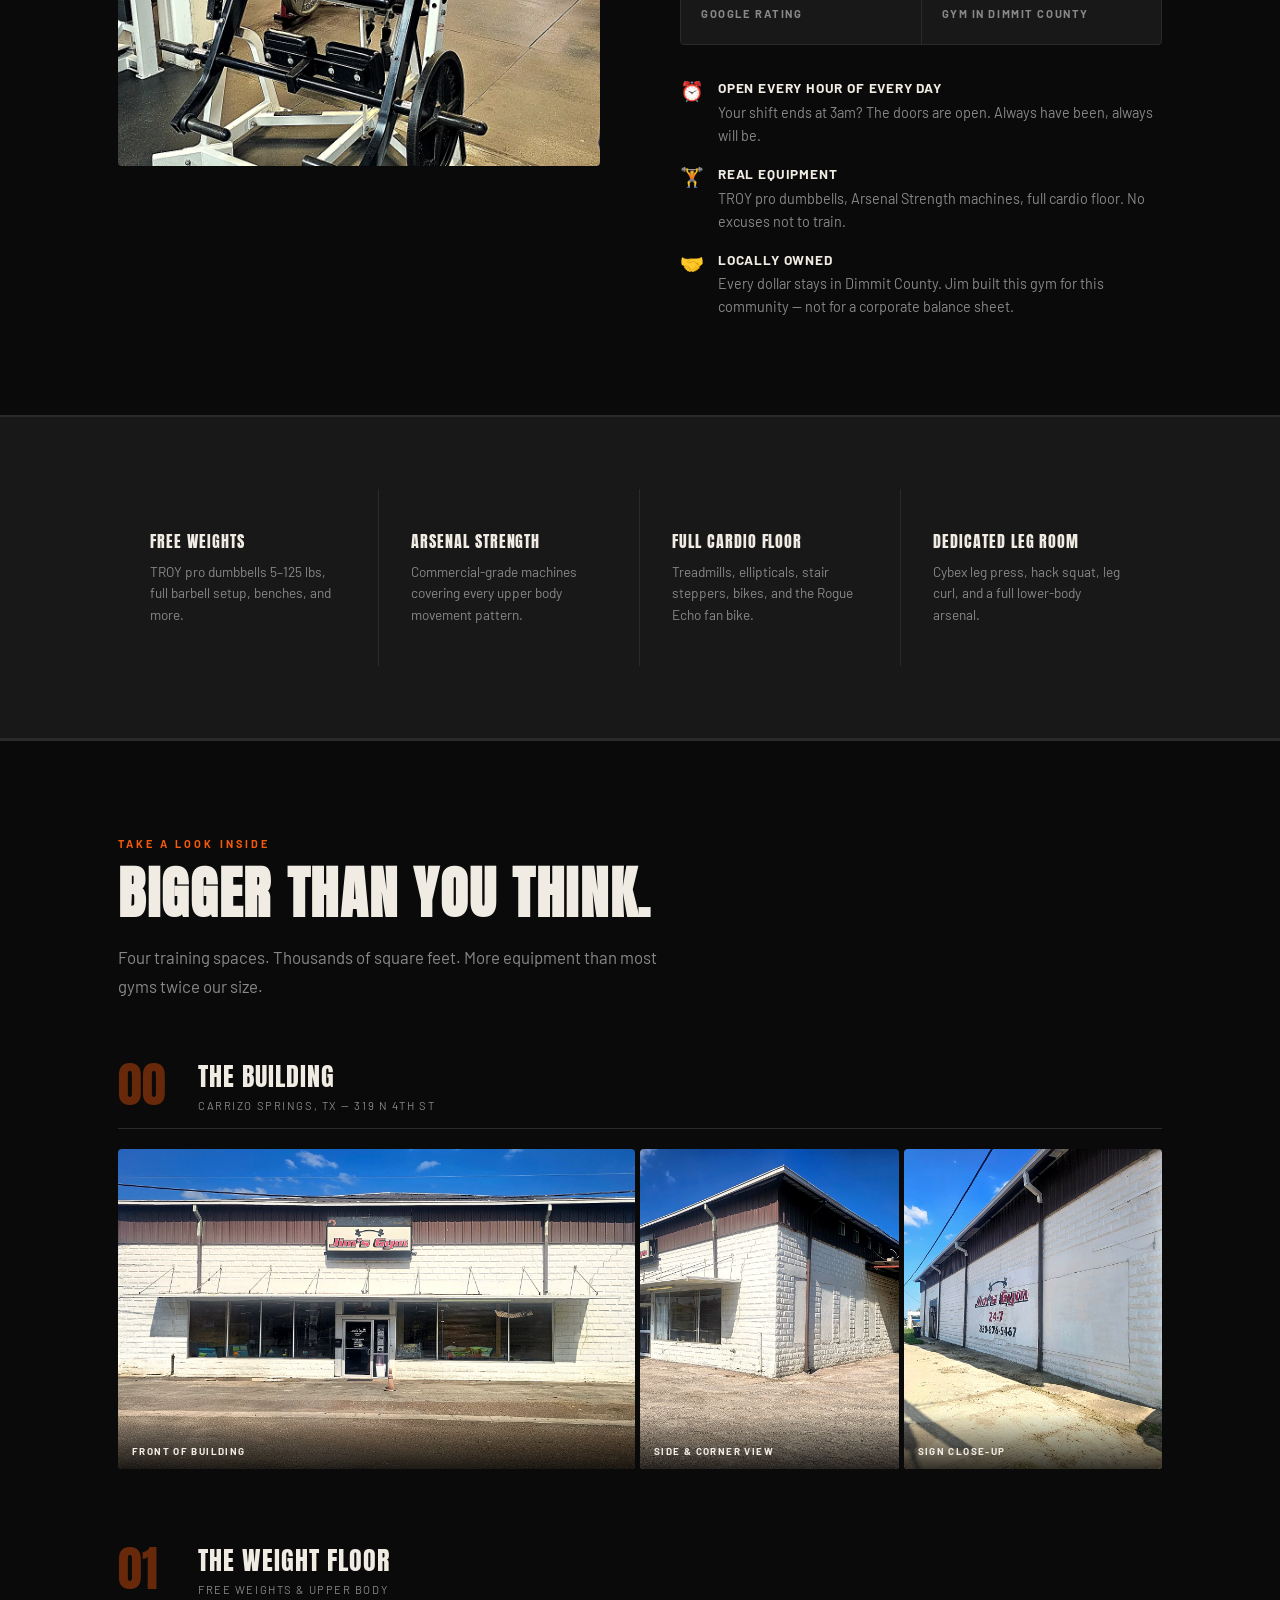
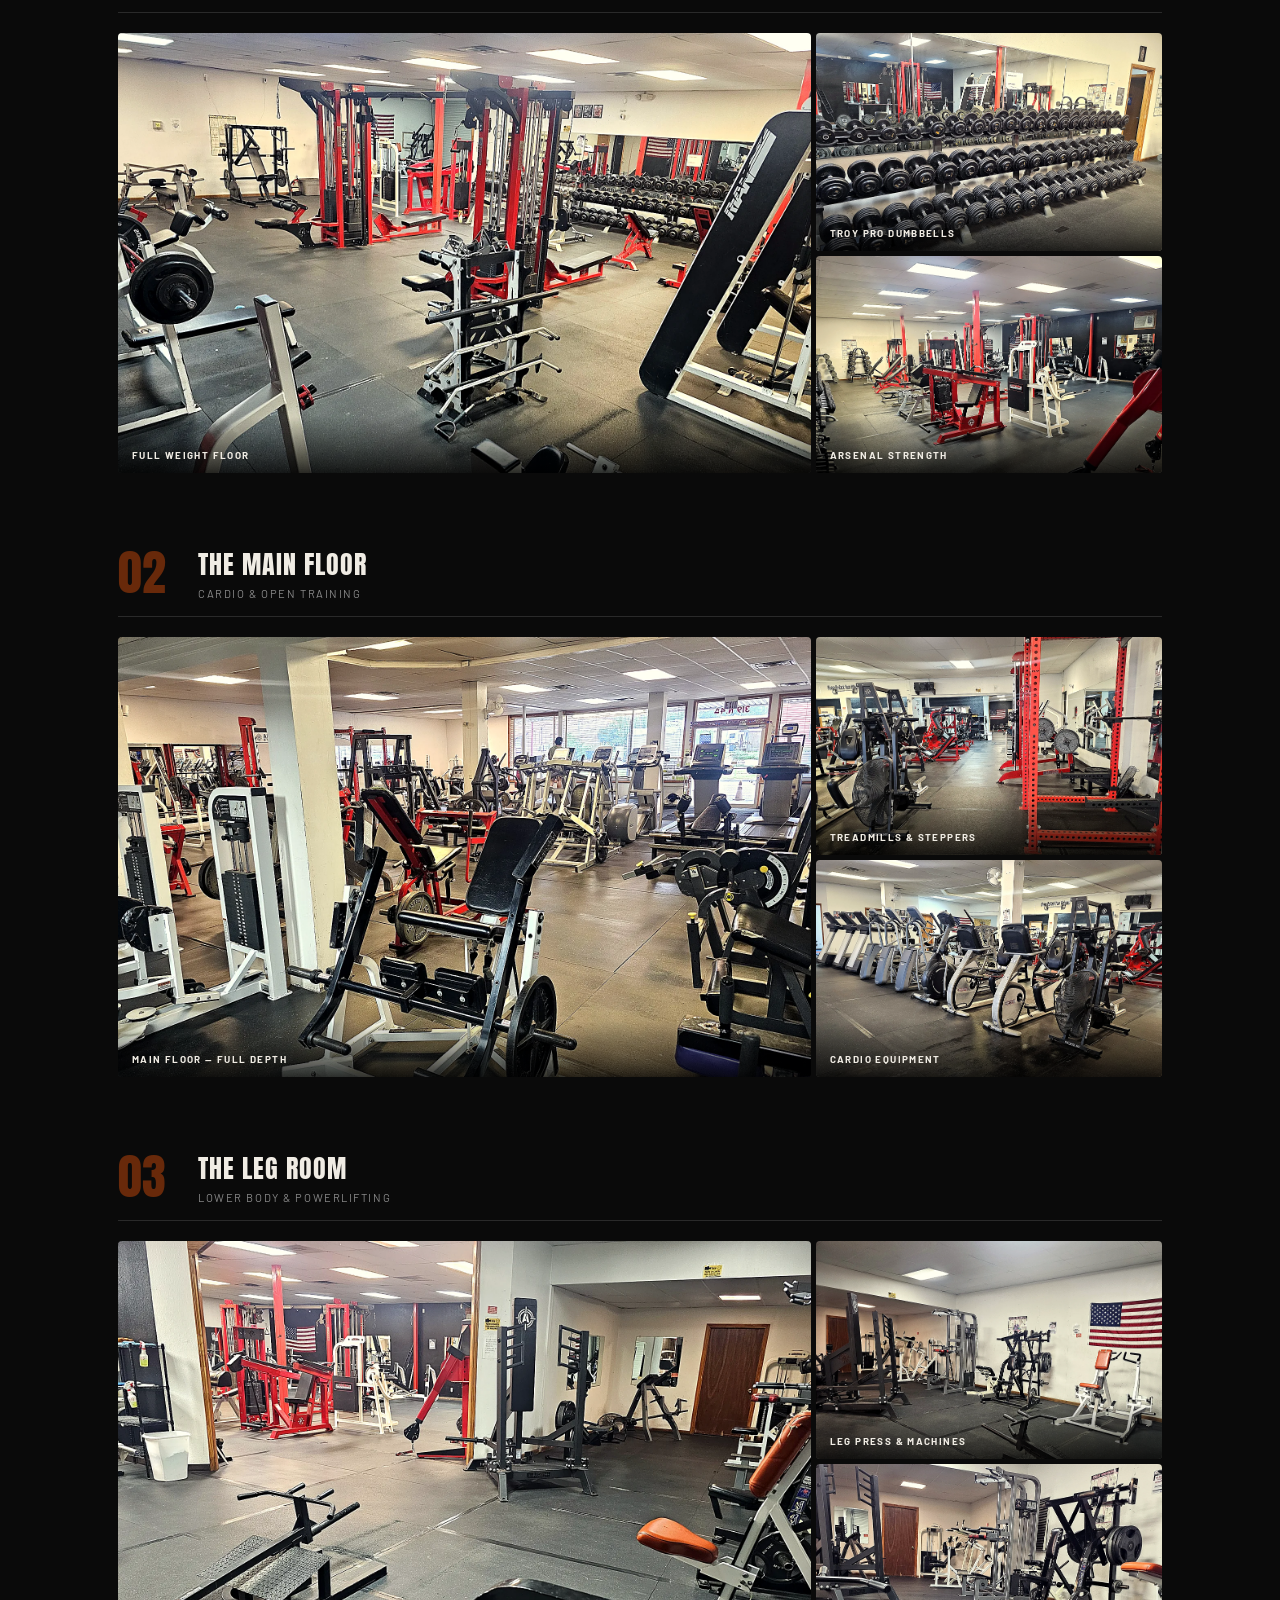
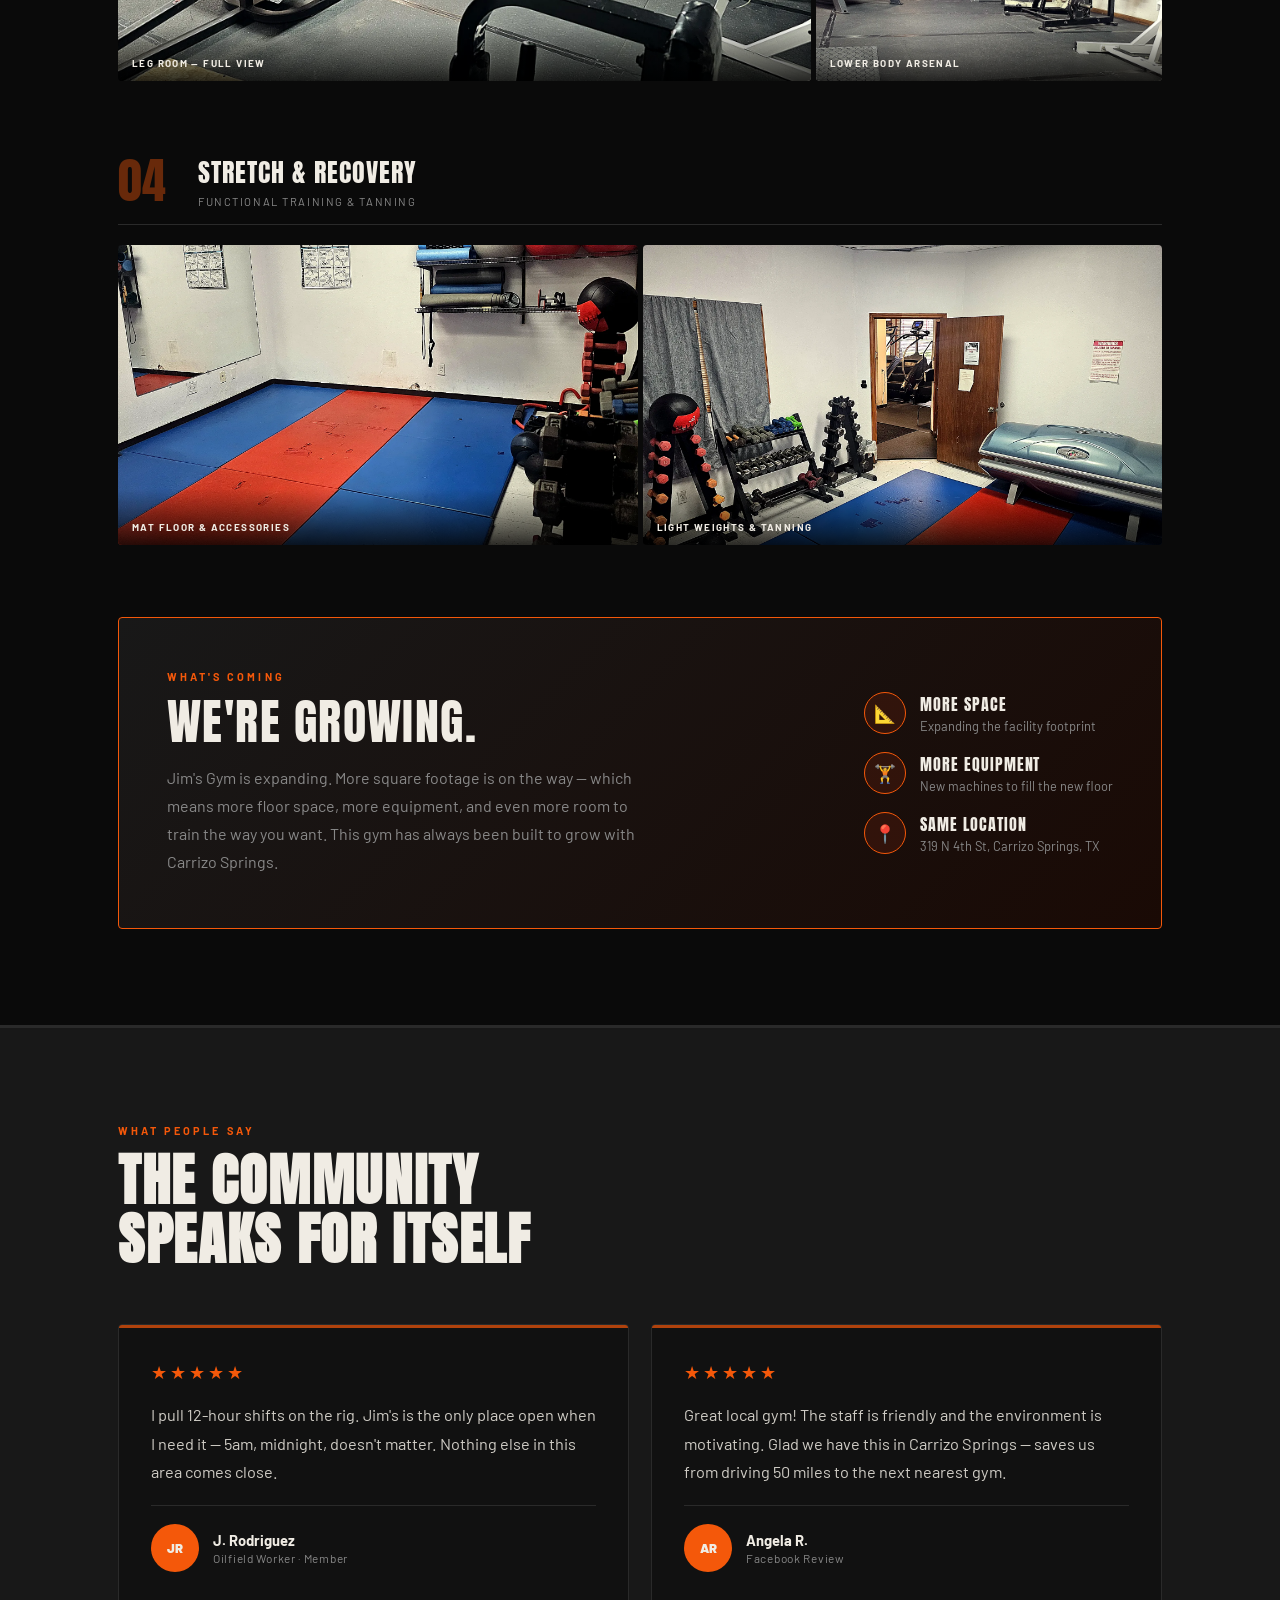
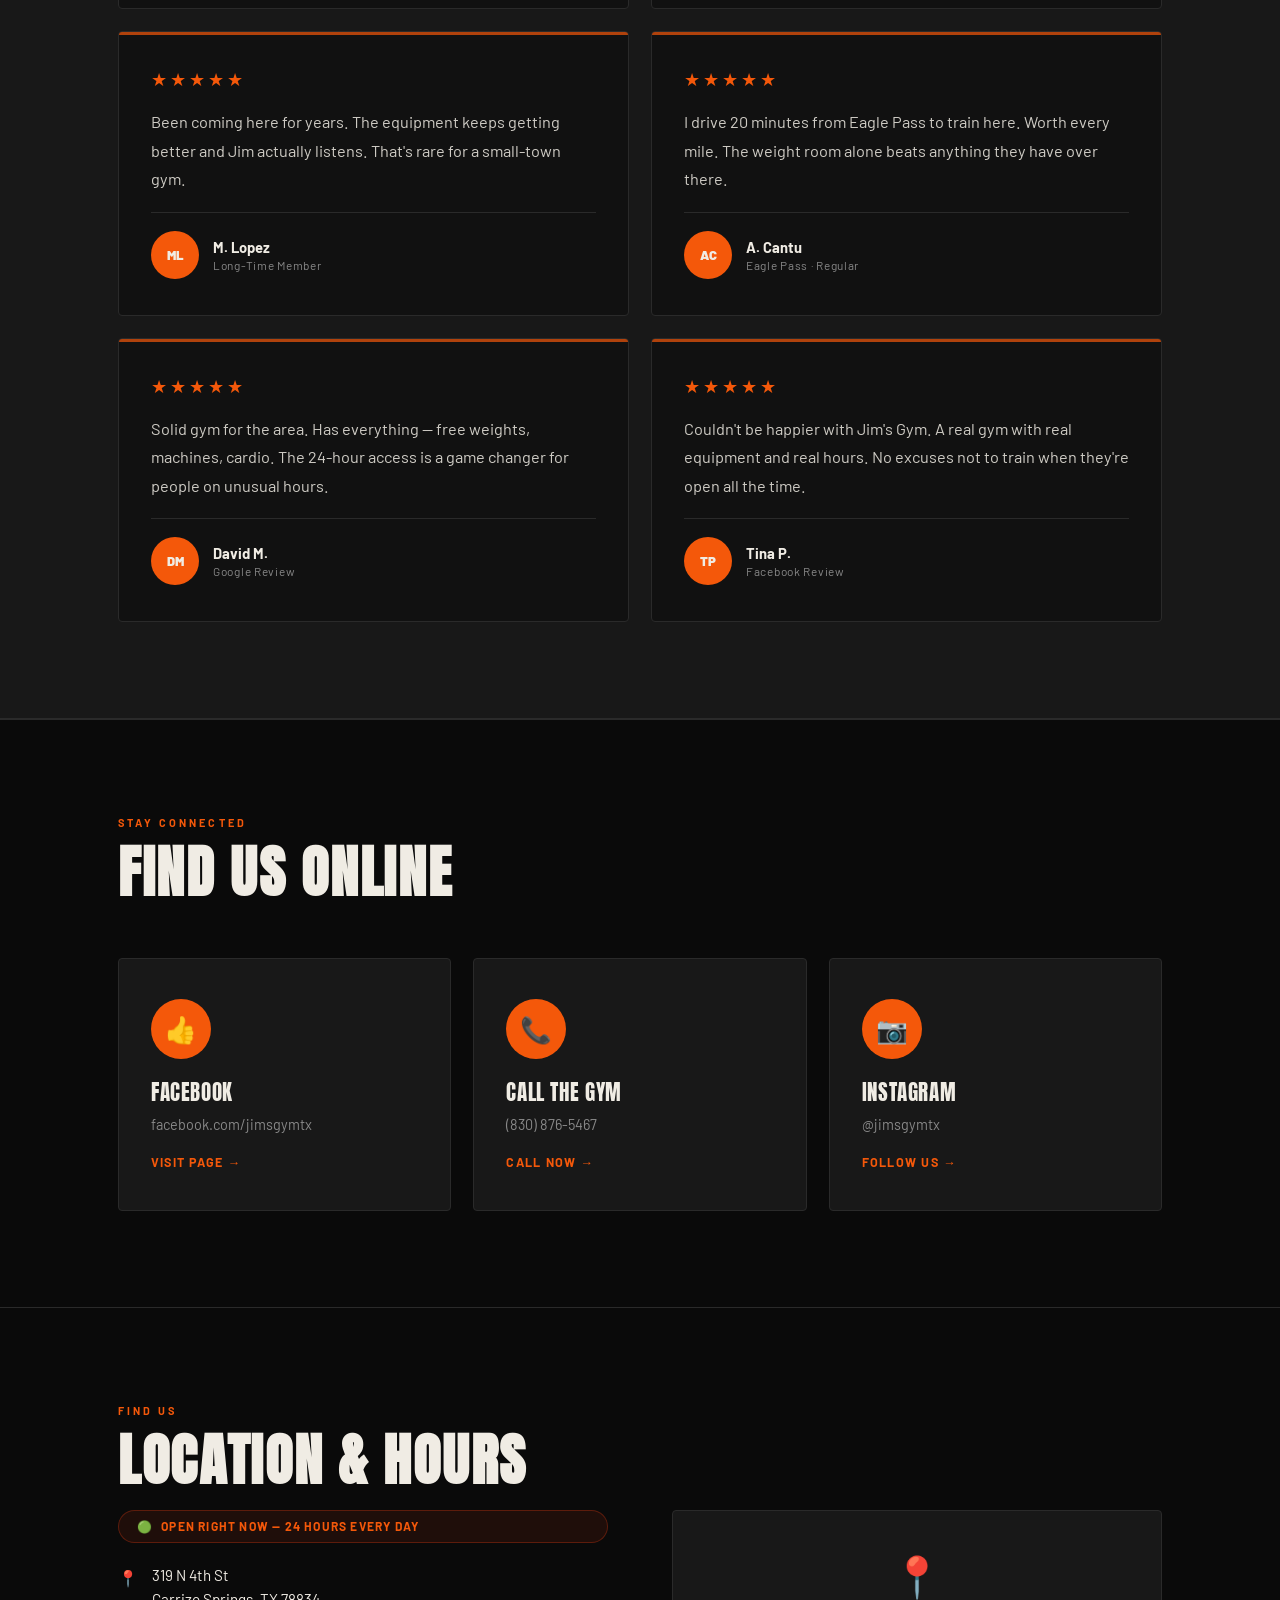
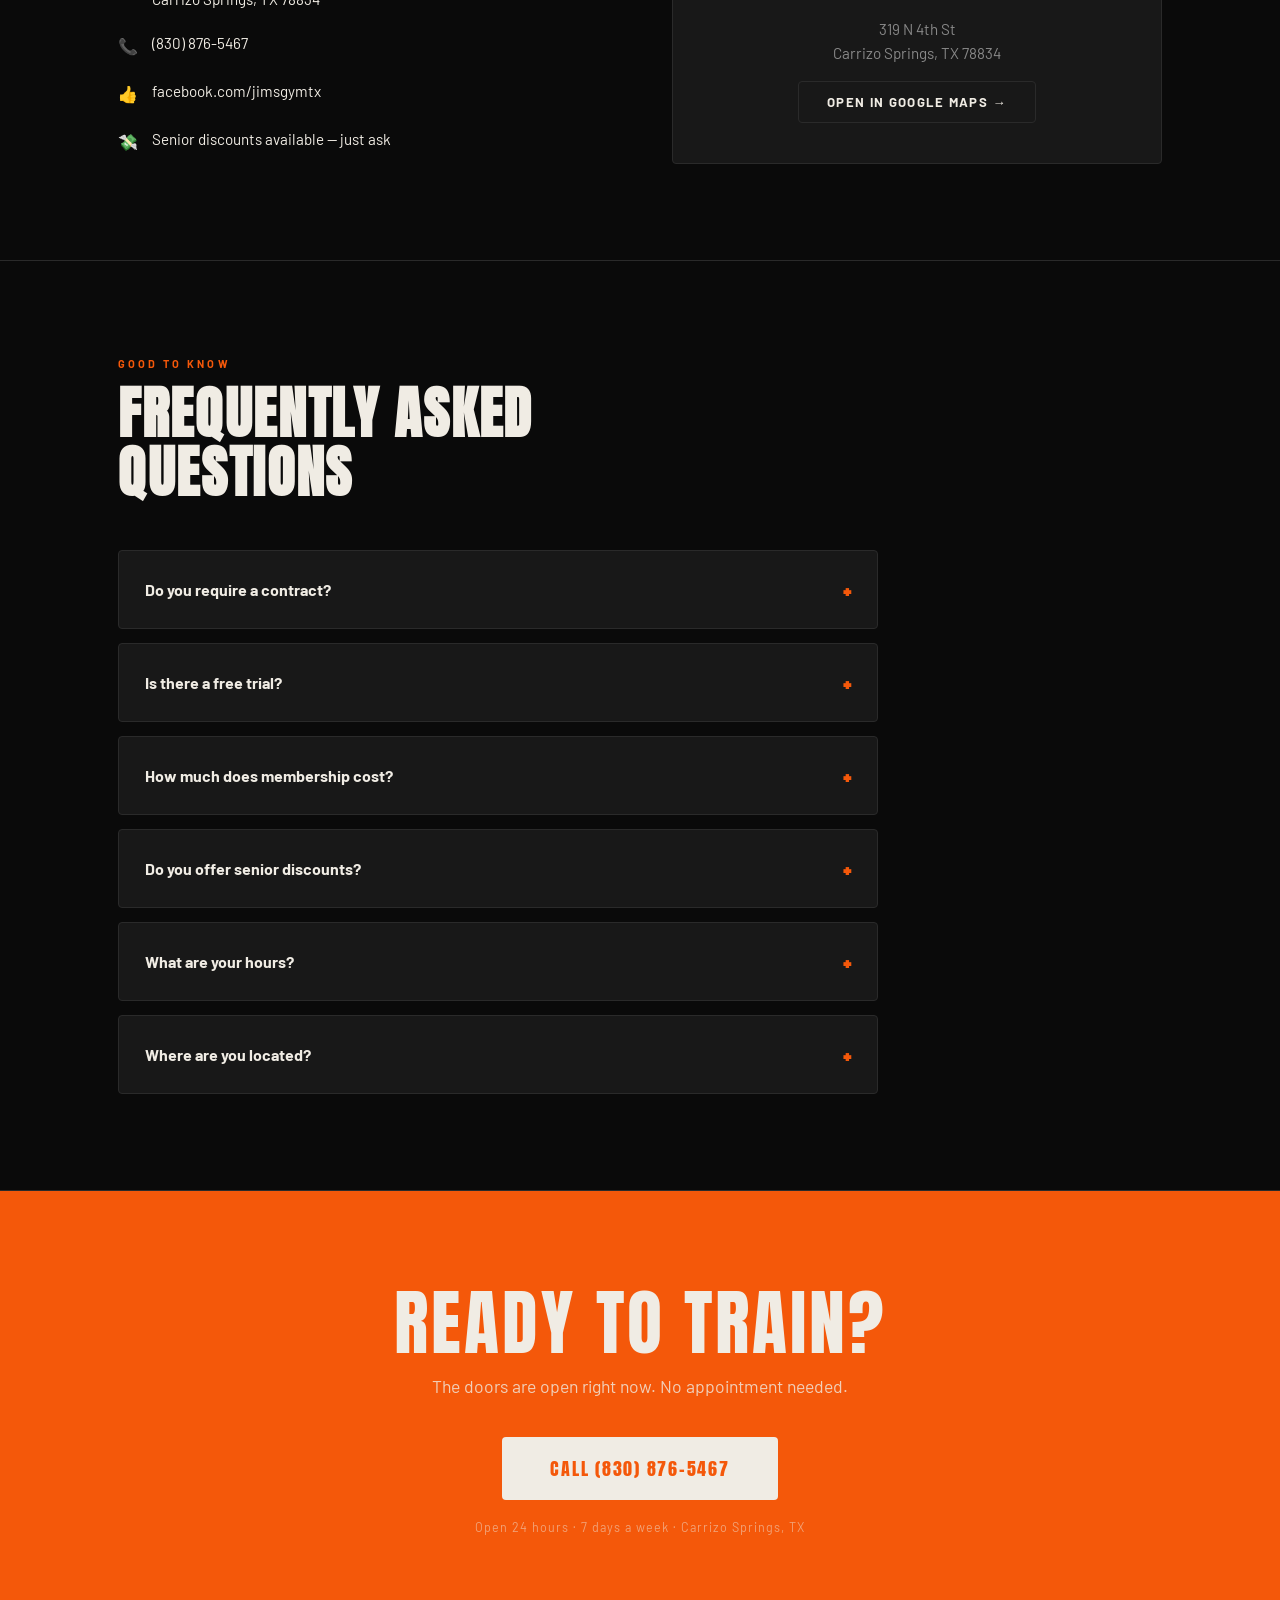
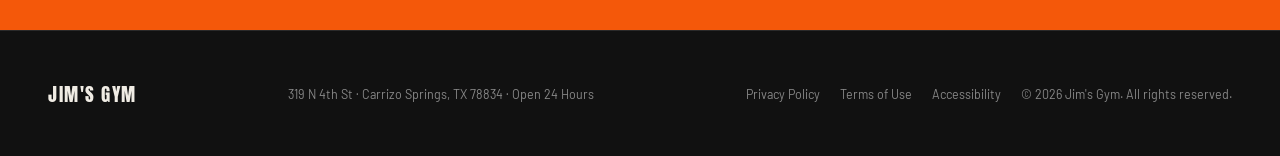
==== commit f1833c56: "updated index, logo and styles" ====
--- a/index.html
+++ b/index.html
@@ -84,13 +84,7 @@
     <img src="images/wide_room_hero.webp" alt="Jim's Gym weight floor, Carrizo Springs TX" fetchpriority="high">
   </div>
   <div class="hero-content">
-    <div class="hero-eyebrow">Carrizo Springs, Texas &nbsp;·&nbsp; 319 N 4th St</div>
     <div class="hero-title">Jim's<br><span>Gym.</span></div>
-    <div class="hero-actions">
-      <a href="tel:8308765467" class="btn-primary">📞 Call Now</a>
-    </div>
-    <div class="hero-since">Serving Dimmit County &nbsp;·&nbsp; Senior Discounts Available</div>
-    <p class="hero-sub">Carrizo Springs' only 24-hour gym. Walk in today — no contract, no pitch, just iron.</p>
   </div>
 </section>
 
@@ -149,22 +143,18 @@
   <div class="section section-sm">
     <div class="features-grid">
       <div class="feature">
-        <div class="feature-icon">🏋️</div>
         <div class="feature-title">Free Weights</div>
         <div class="feature-desc">TROY pro dumbbells 5–125 lbs, full barbell setup, benches, and more.</div>
       </div>
       <div class="feature">
-        <div class="feature-icon">💪</div>
         <div class="feature-title">Arsenal Strength</div>
         <div class="feature-desc">Commercial-grade machines covering every upper body movement pattern.</div>
       </div>
       <div class="feature">
-        <div class="feature-icon">🏃</div>
         <div class="feature-title">Full Cardio Floor</div>
         <div class="feature-desc">Treadmills, ellipticals, stair steppers, bikes, and the Rogue Echo fan bike.</div>
       </div>
       <div class="feature">
-        <div class="feature-icon">🦵</div>
         <div class="feature-title">Dedicated Leg Room</div>
         <div class="feature-desc">Cybex leg press, hack squat, leg curl, and a full lower-body arsenal.</div>
       </div>
--- a/styles.css
+++ b/styles.css
@@ -30,10 +30,10 @@
   backdrop-filter: blur(12px);
   border-bottom: 1px solid var(--border);
   padding: 0 32px;
-  height: 92px;
+  height: 116px;
   display: flex; align-items: center; justify-content: space-between;
 }
-.nav-logo img { height: 76px; width: auto; }
+.nav-logo img { height: 100px; width: auto; }
 .nav-links {
   display: flex; gap: 32px; list-style: none;
   font-size: .75rem; font-weight: 700; letter-spacing: .12em; text-transform: uppercase;
@@ -56,8 +56,8 @@
 .nav-cta-outline:hover { border-color: var(--red); color: var(--red); }
 @media (max-width: 680px) {
   .nav-links { display: none; }
-  .nav { padding: 0 20px; height: 76px; }
-  .nav-logo img { height: 56px; }
+  .nav { padding: 0 20px; height: 92px; }
+  .nav-logo img { height: 72px; }
   .nav-cta-outline { display: none; }
 }
 
@@ -71,54 +71,22 @@
 }
 .hero-bg { position: absolute; inset: 0; }
 .hero-bg img { width: 100%; height: 100%; object-fit: cover; object-position: center 35%; }
-.hero-bg::after {
-  content: ''; position: absolute; inset: 0;
-  background: linear-gradient(90deg, rgba(10,10,10,.88) 0%, rgba(10,10,10,.88) 50%, rgba(10,10,10,0) 50%, rgba(10,10,10,0) 100%);
-}
 .hero-content {
   position: relative; z-index: 1;
   max-width: var(--max); width: 100%; margin: 0 auto; padding: 0 48px;
-}
-.hero-eyebrow {
-  font-size: .72rem; font-weight: 700; letter-spacing: .28em; text-transform: uppercase;
-  color: var(--red); margin-bottom: 16px; display: flex; align-items: center; gap: 10px;
-}
-.hero-eyebrow::before {
-  content: ''; display: inline-block; width: 32px; height: 2px; background: var(--red);
 }
 .hero-title {
   font-family: 'Anton', sans-serif;
   font-size: clamp(4rem, 10vw, 8rem);
   line-height: .92; text-transform: uppercase; letter-spacing: .02em;
   color: var(--cream); margin-bottom: 32px;
+  text-shadow: 0 4px 24px rgba(0,0,0,.85), 0 2px 8px rgba(0,0,0,.9), 0 0 60px rgba(0,0,0,.6);
 }
 .hero-title span { color: var(--red); }
-.hero-sub {
-  font-size: .95rem; font-weight: 400; font-style: italic;
-  color: rgba(240,236,228,.55); max-width: 480px; line-height: 1.6; margin-top: 16px;
-}
-.hero-actions { display: flex; gap: 14px; flex-wrap: wrap; align-items: center; }
-.btn-primary {
-  background: var(--red); color: var(--cream); padding: 16px 36px;
-  font-family: 'Anton', sans-serif; font-size: 1rem; letter-spacing: .1em; text-transform: uppercase;
-  border-radius: var(--radius); transition: background .2s, transform .15s; display: inline-block;
-}
-.btn-primary:hover { background: #d03818; transform: translateY(-1px); }
-.btn-ghost {
-  color: var(--cream); border: 1px solid rgba(240,236,228,.3); padding: 16px 36px;
-  font-family: 'Anton', sans-serif; font-size: 1rem; letter-spacing: .1em; text-transform: uppercase;
-  border-radius: var(--radius); transition: border-color .2s; display: inline-block;
-}
-.btn-ghost:hover { border-color: var(--red); color: var(--red); }
-.hero-since {
-  margin-top: 48px; font-size: .72rem; letter-spacing: .2em; text-transform: uppercase;
-  color: rgba(240,236,228,.4);
-}
 @media (max-width: 680px) {
   .hero { min-height: 92vh; padding-bottom: 52px; }
   .hero-content { padding: 0 24px; }
   .hero-title { font-size: clamp(3rem, 14vw, 5rem); }
-  .btn-primary, .btn-ghost { width: 100%; text-align: center; }
 }
 
 /* ── DIVIDER ── */
@@ -170,7 +138,6 @@
 .features-grid { display: grid; grid-template-columns: repeat(4, 1fr); gap: 0; }
 .feature { padding: 40px 32px; border-right: 1px solid var(--border); }
 .feature:last-child { border-right: none; }
-.feature-icon { font-size: 1.6rem; margin-bottom: 14px; }
 .feature-title { font-family: 'Anton', sans-serif; font-size: 1rem; text-transform: uppercase; letter-spacing: .06em; color: var(--cream); margin-bottom: 8px; }
 .feature-desc { font-size: .85rem; line-height: 1.6; color: var(--silver); }
 @media (max-width: 900px) { .features-grid { grid-template-columns: 1fr 1fr; } .feature { border-right: none; border-bottom: 1px solid var(--border); } }
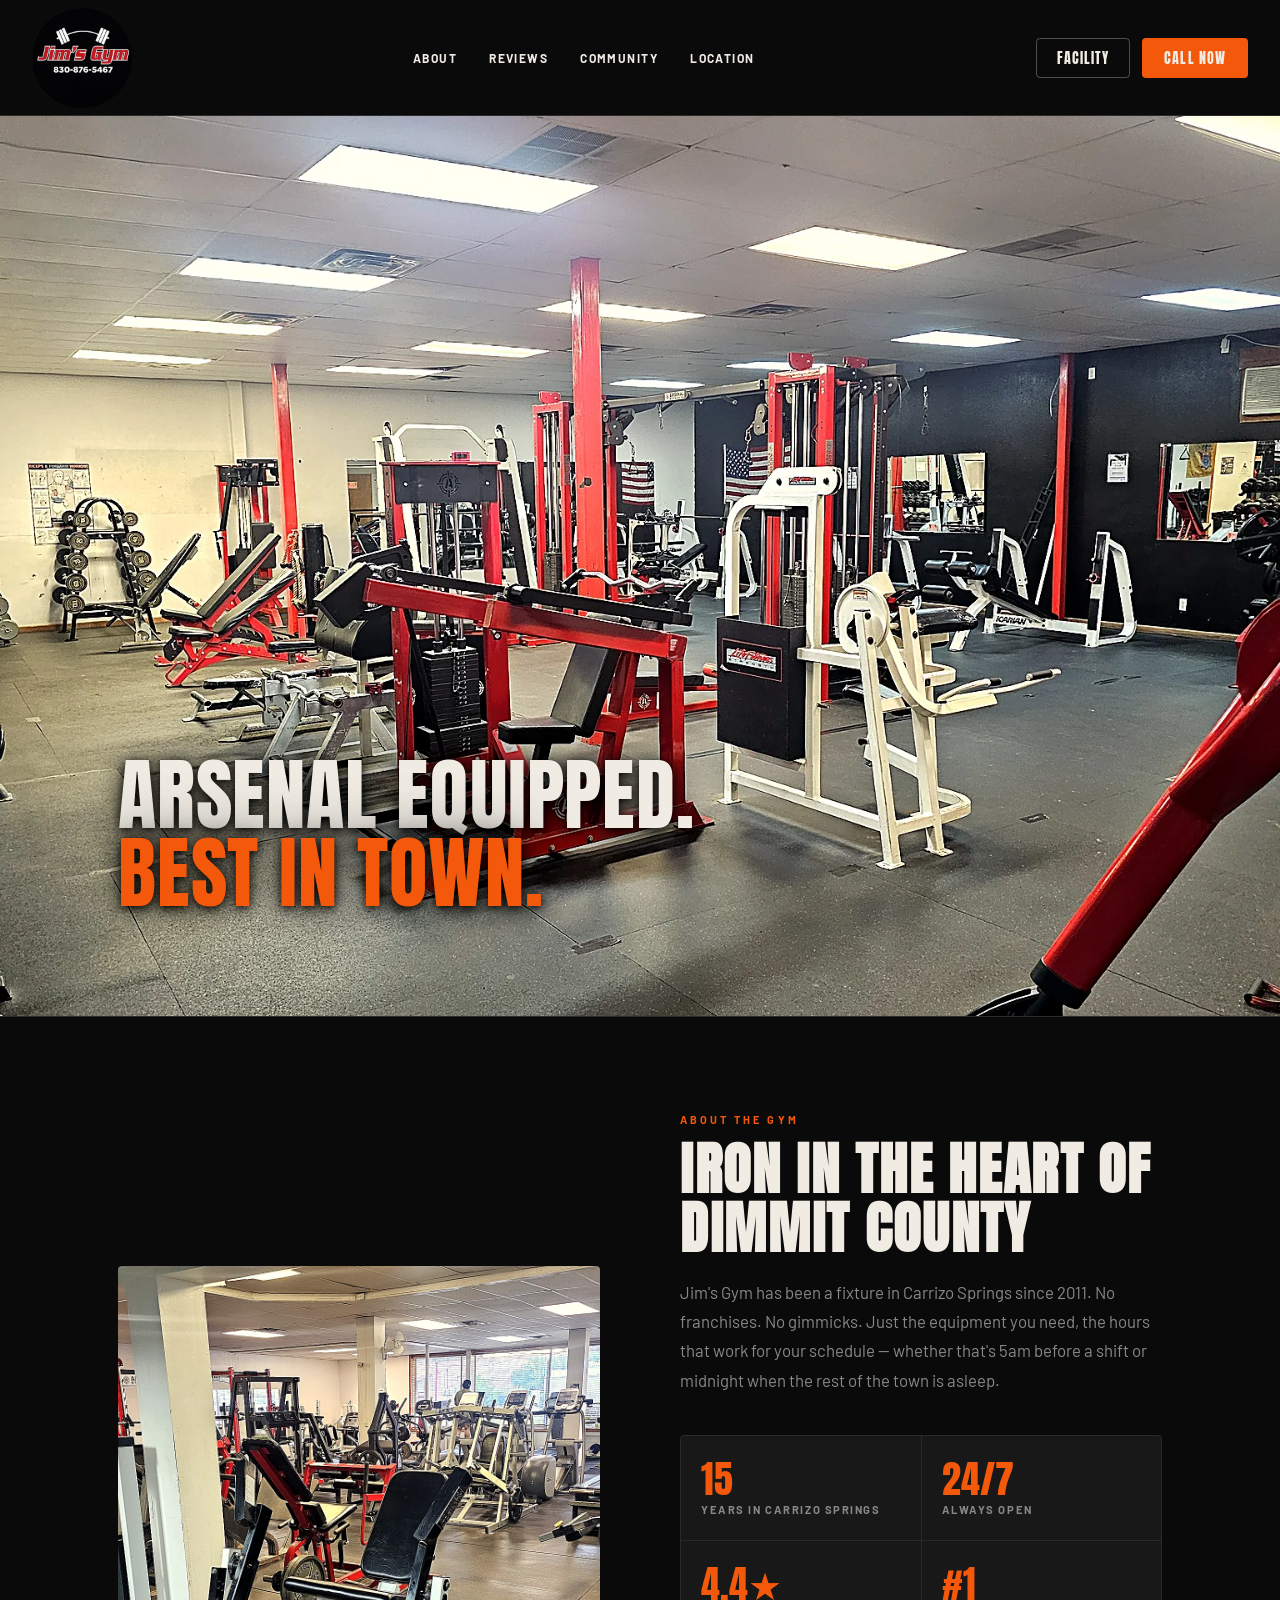
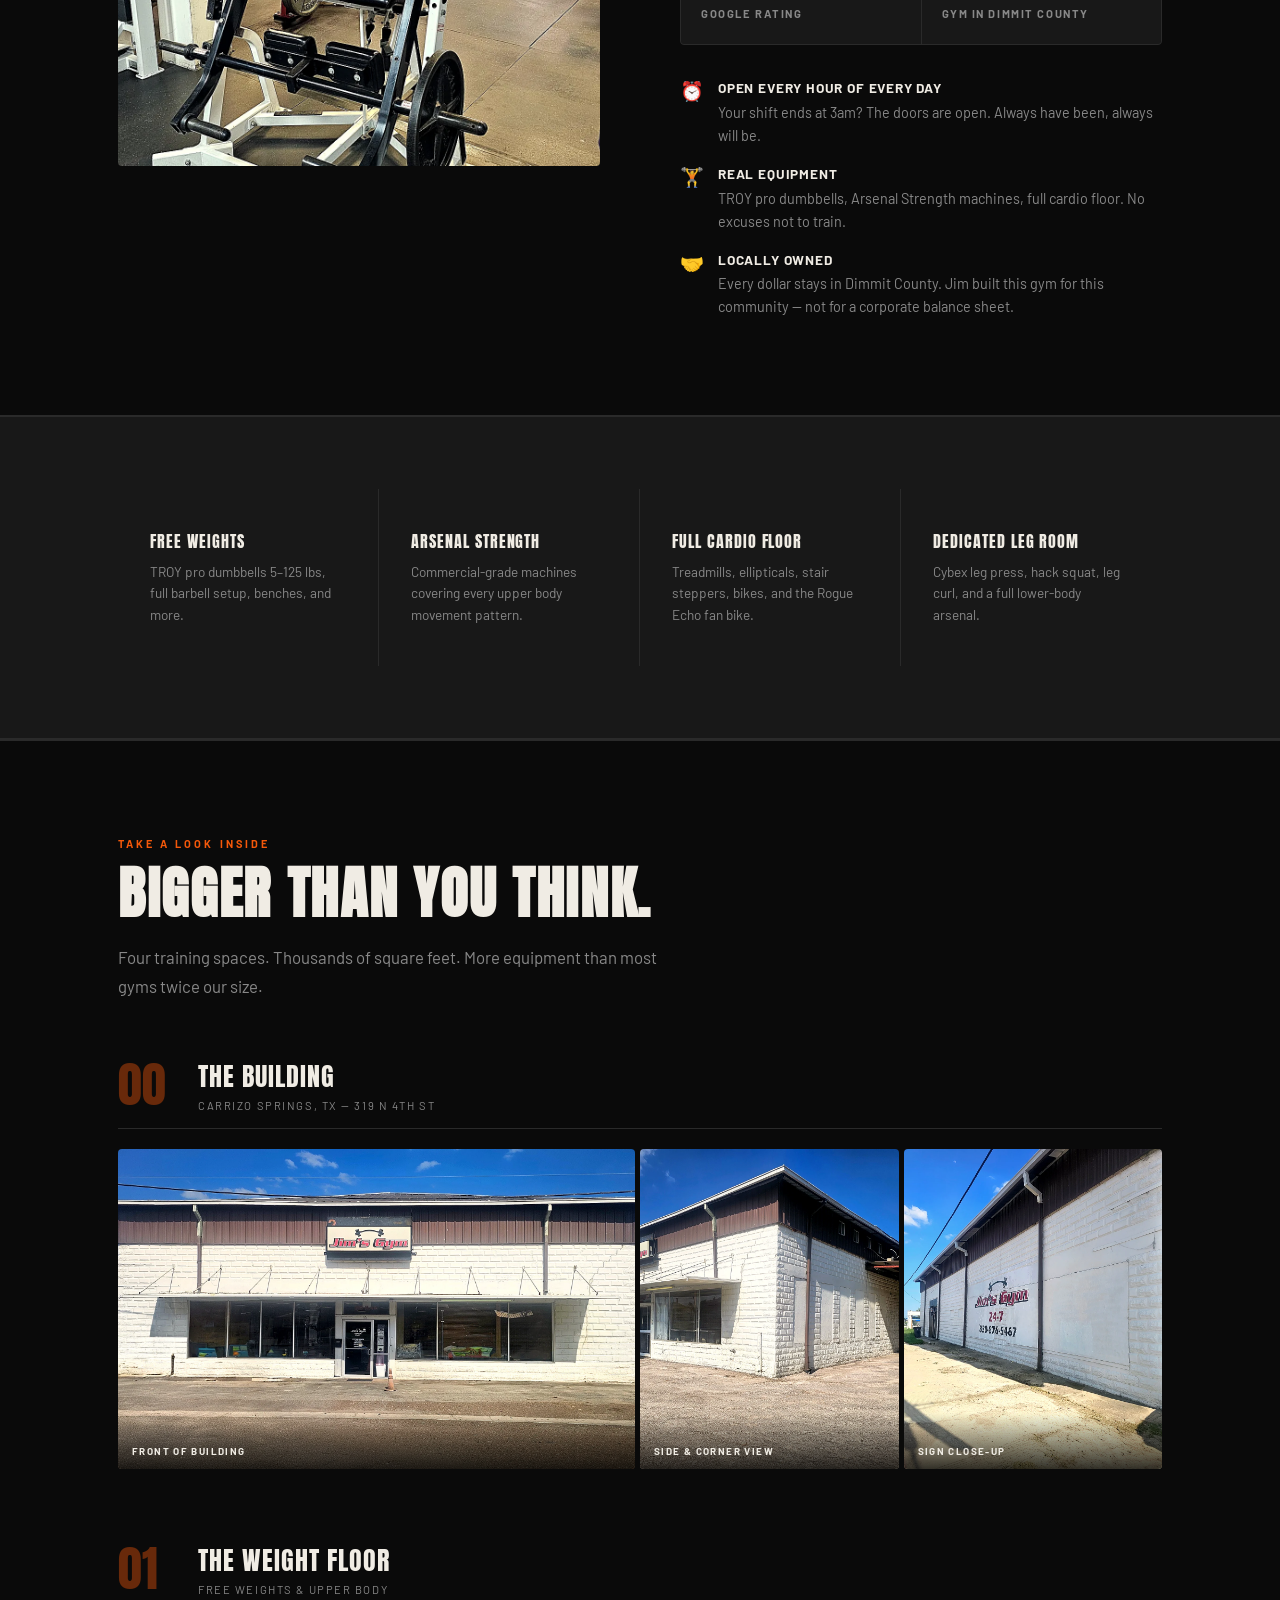
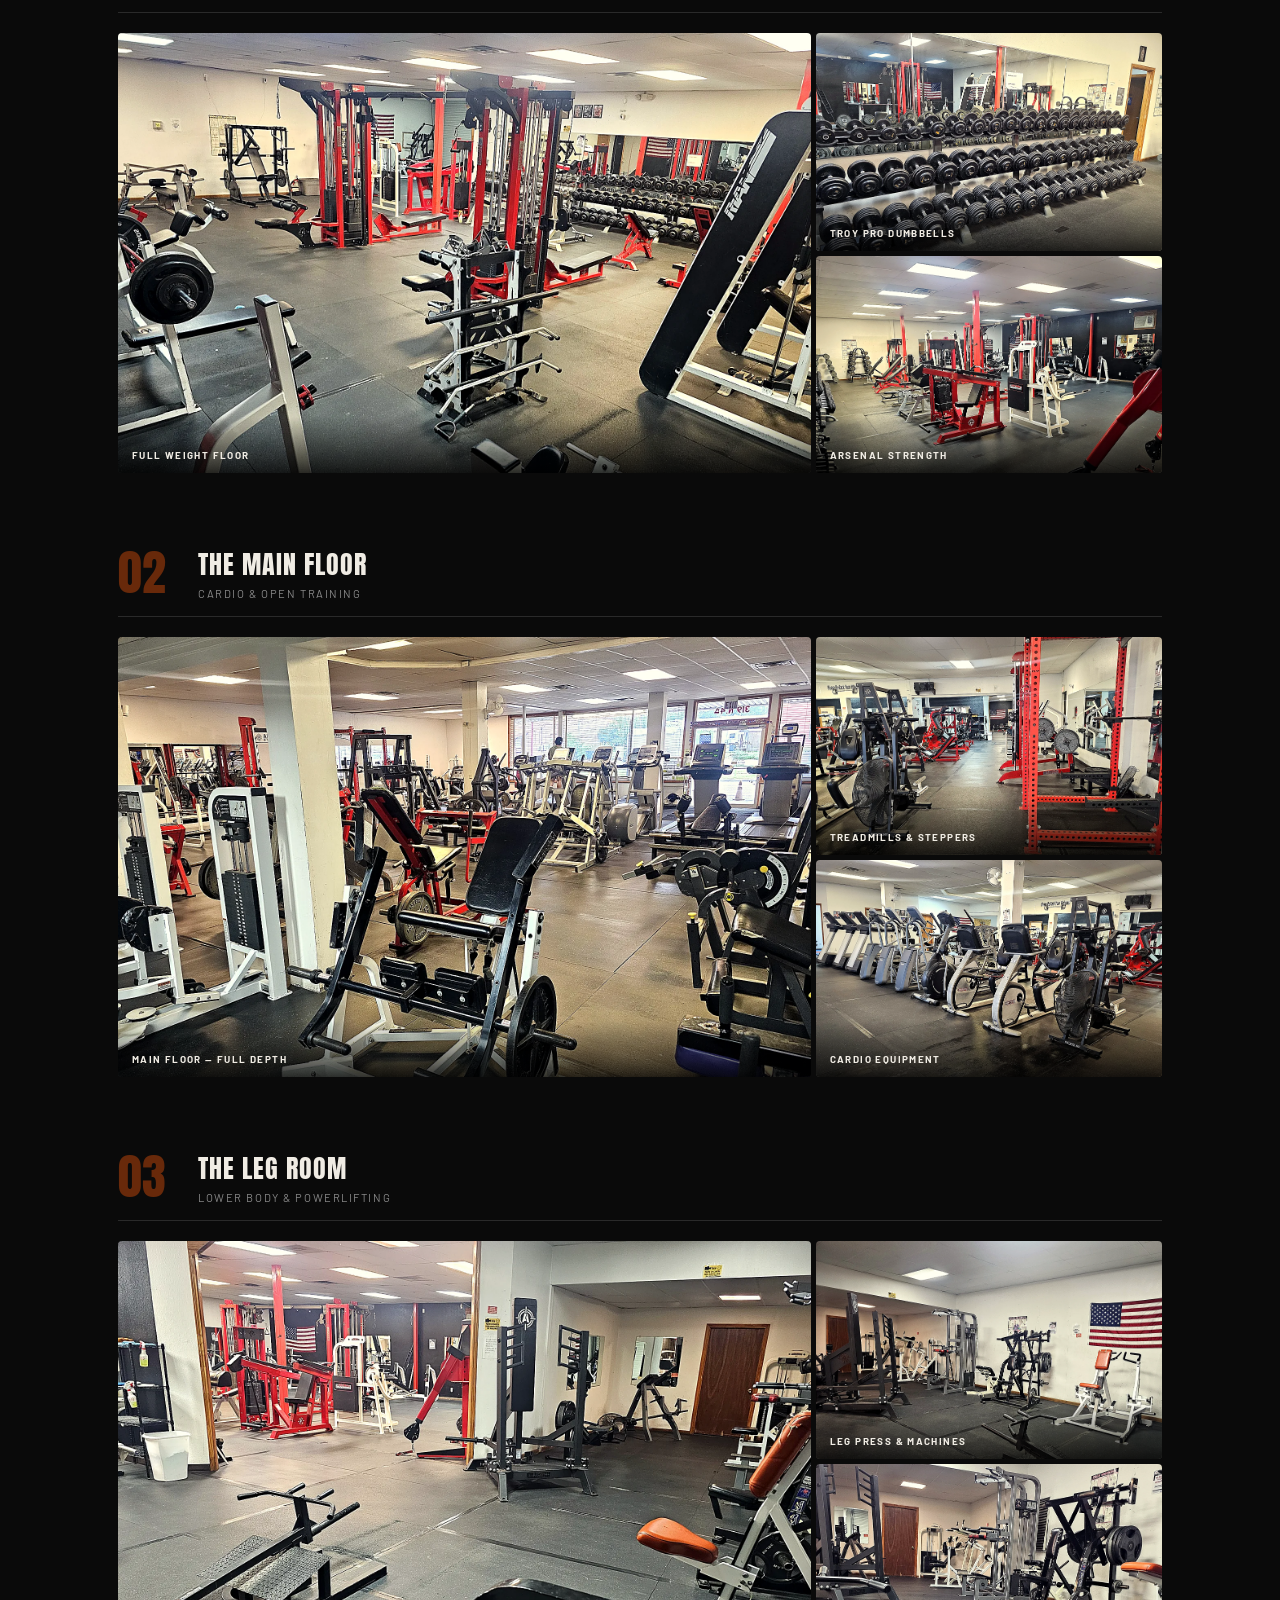
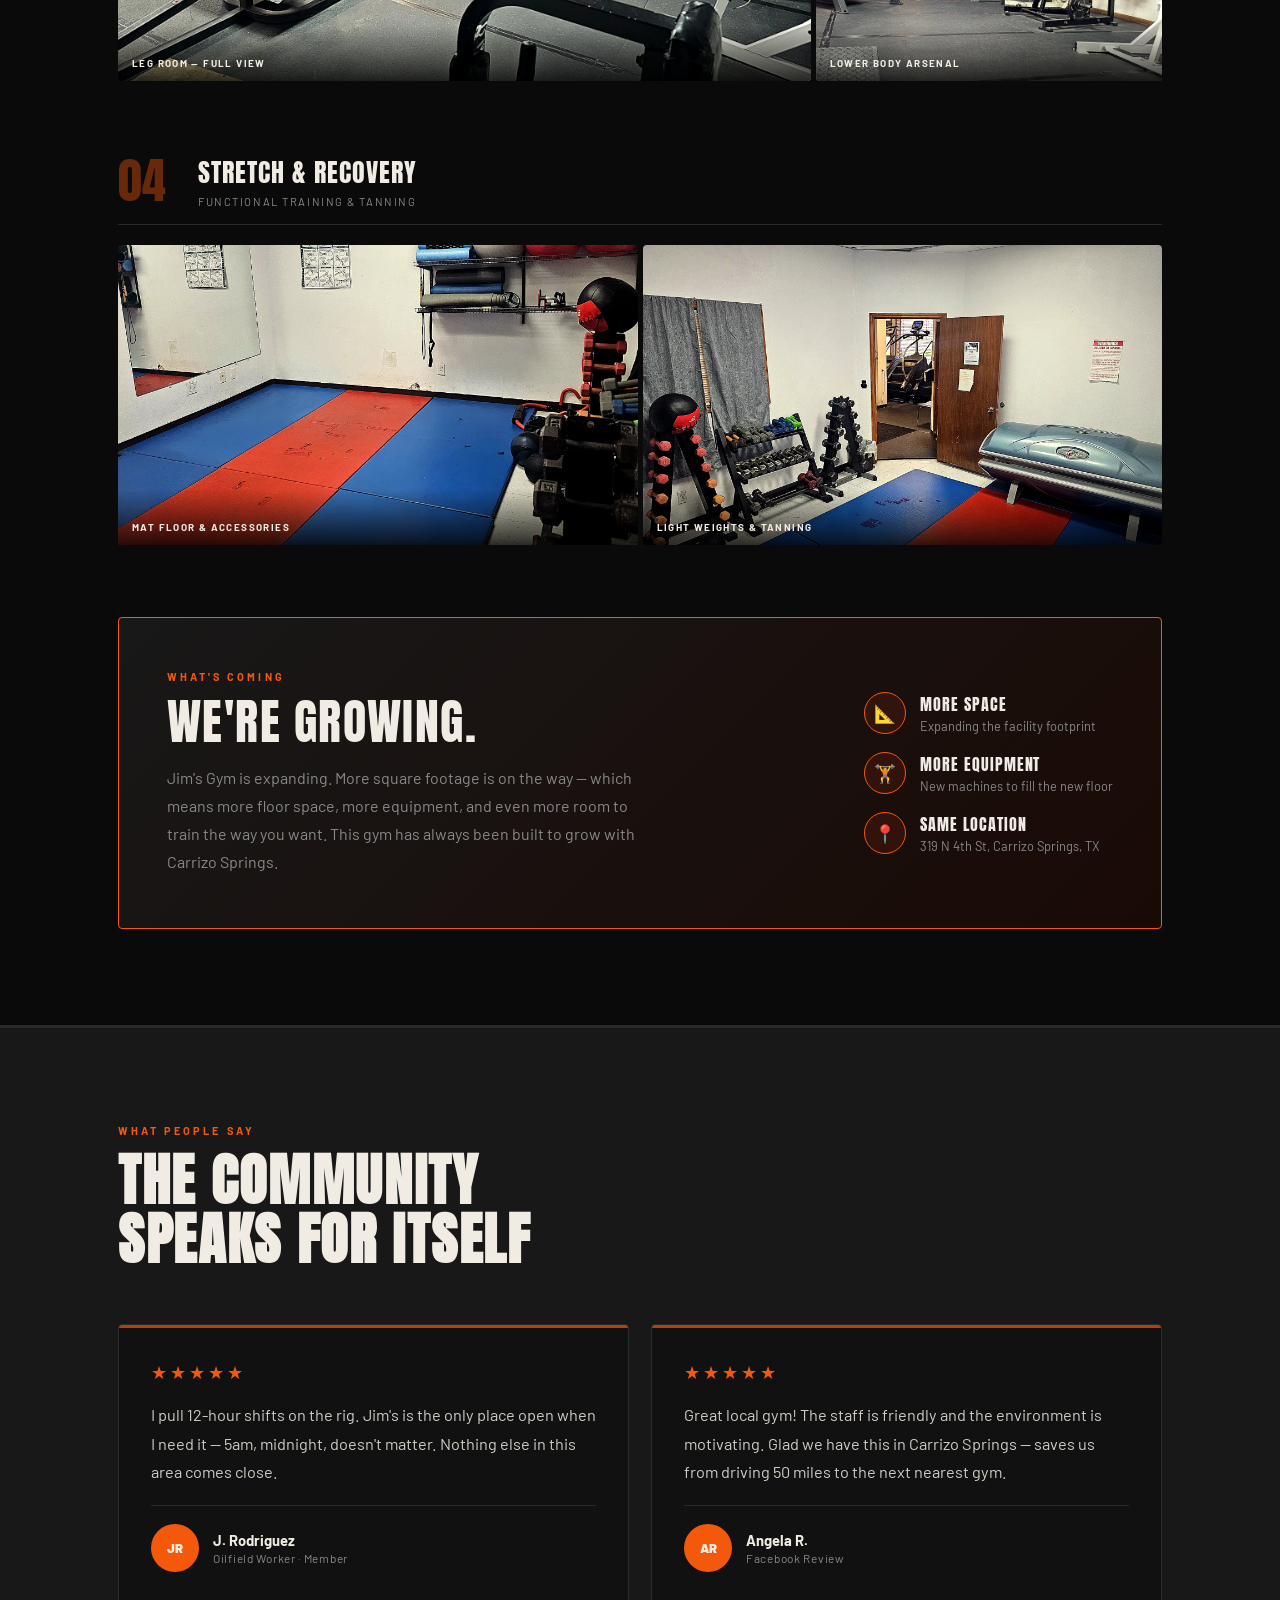
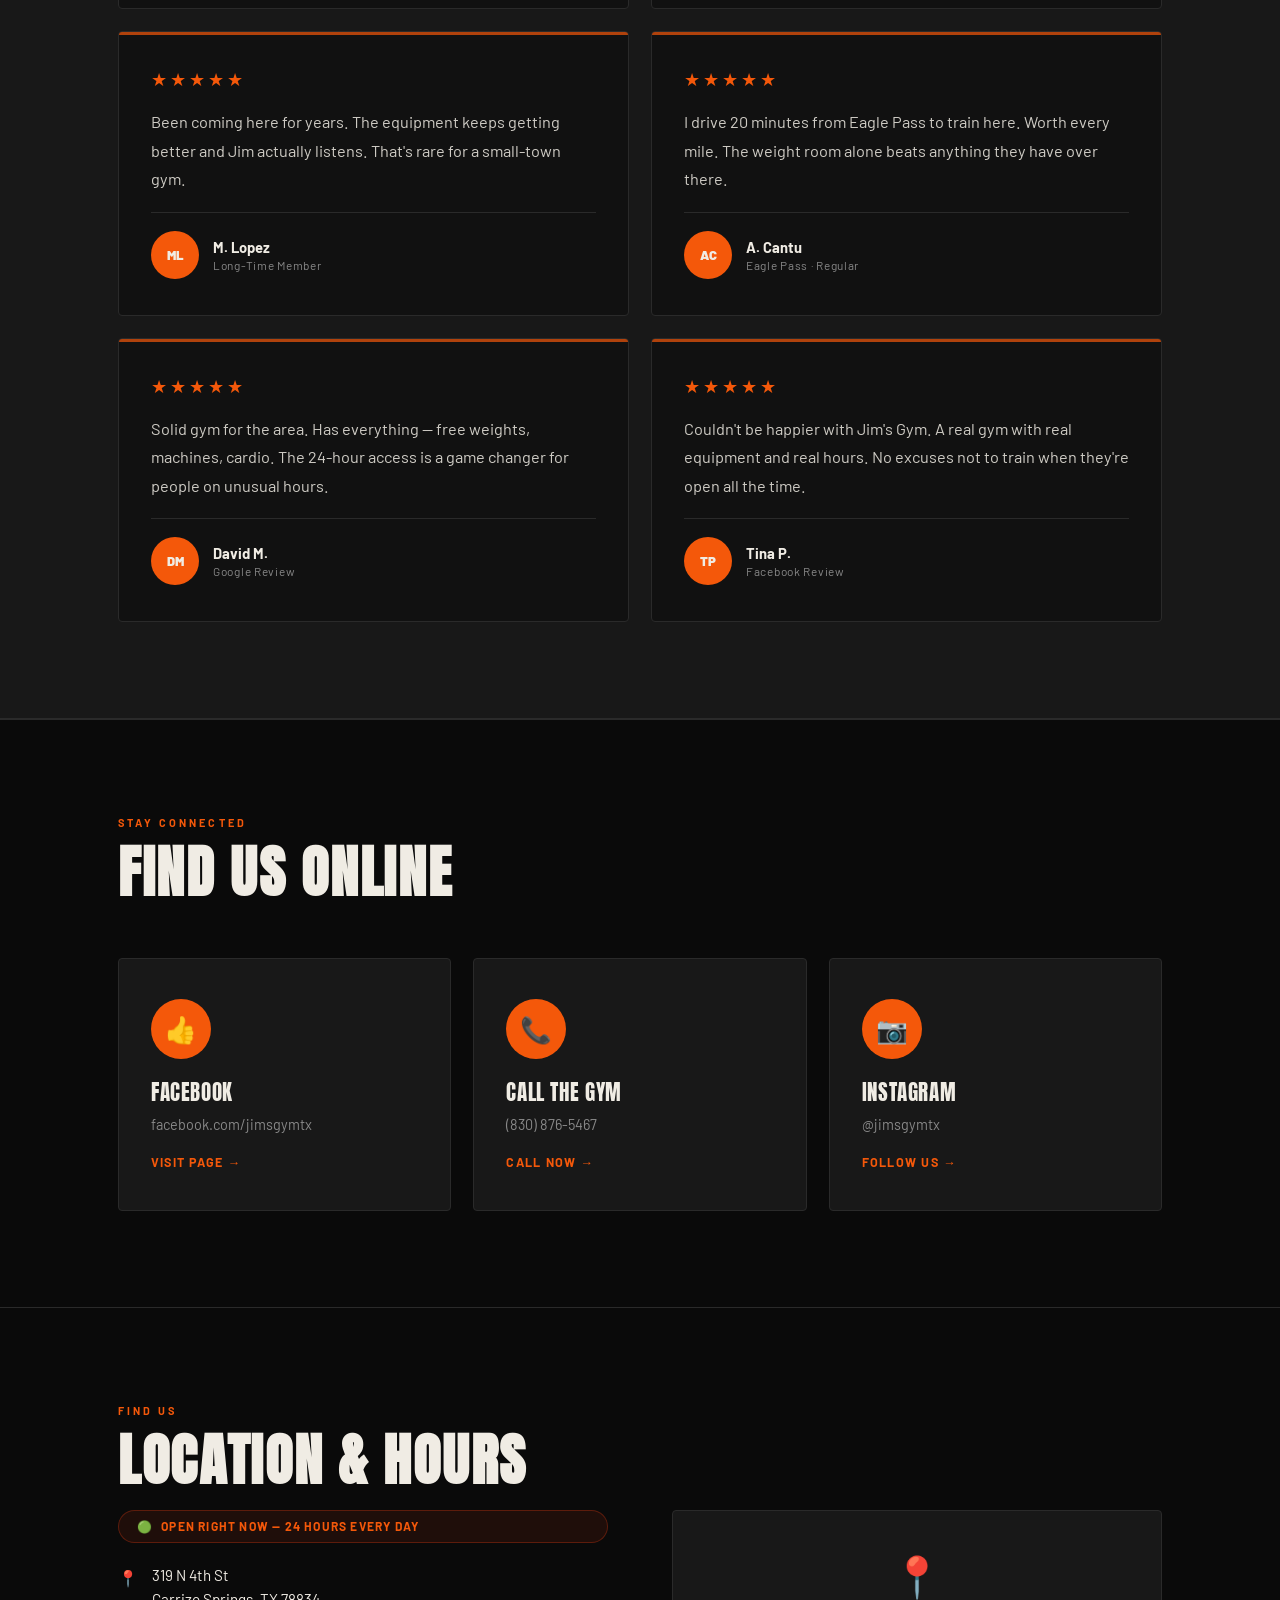
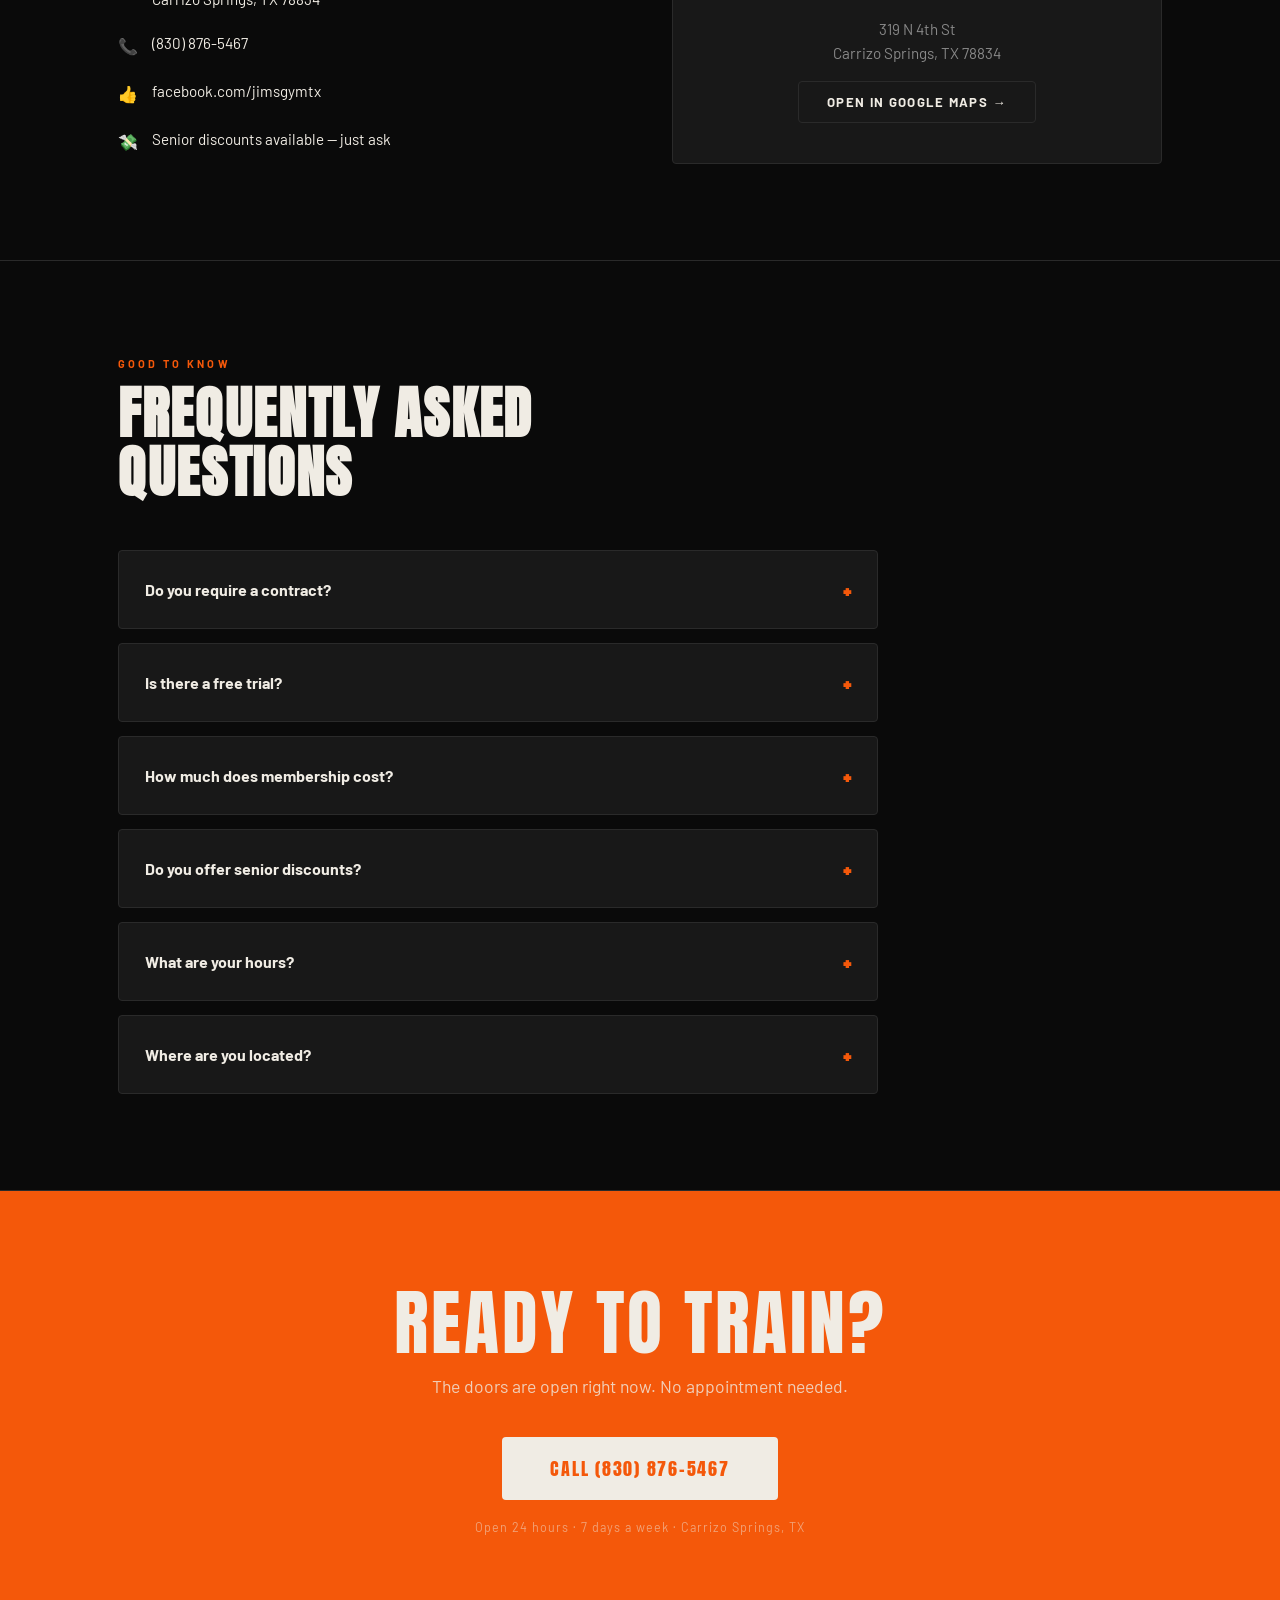
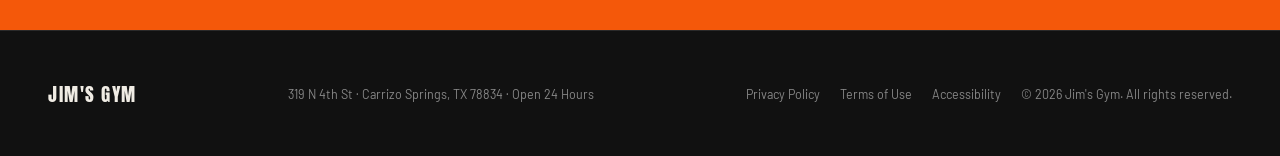
==== commit 9006f8bf: "updated index and styles" ====
--- a/index.html
+++ b/index.html
@@ -81,10 +81,10 @@
 <!-- HERO -->
 <section class="hero">
   <div class="hero-bg">
-    <img src="images/wide_room_hero.webp" alt="Jim's Gym weight floor, Carrizo Springs TX" fetchpriority="high">
+    <img src="images/arsenal_machines.webp" alt="Arsenal Strength machines at Jim's Gym, Carrizo Springs TX" fetchpriority="high">
   </div>
   <div class="hero-content">
-    <div class="hero-title">Jim's<br><span>Gym.</span></div>
+    <div class="hero-title">Arsenal Equipped.<br><span>Best In Town.</span></div>
   </div>
 </section>
 
--- a/styles.css
+++ b/styles.css
@@ -26,8 +26,7 @@
 /* ── NAV ── */
 .nav {
   position: sticky; top: 0; z-index: 200;
-  background: rgba(10,10,10,.96);
-  backdrop-filter: blur(12px);
+  background: var(--black);
   border-bottom: 1px solid var(--border);
   padding: 0 32px;
   height: 116px;
@@ -77,8 +76,8 @@
 }
 .hero-title {
   font-family: 'Anton', sans-serif;
-  font-size: clamp(4rem, 10vw, 8rem);
-  line-height: .92; text-transform: uppercase; letter-spacing: .02em;
+  font-size: clamp(2.6rem, 6.2vw, 5.6rem);
+  line-height: .98; text-transform: uppercase; letter-spacing: .01em;
   color: var(--cream); margin-bottom: 32px;
   text-shadow: 0 4px 24px rgba(0,0,0,.85), 0 2px 8px rgba(0,0,0,.9), 0 0 60px rgba(0,0,0,.6);
 }
@@ -86,7 +85,7 @@
 @media (max-width: 680px) {
   .hero { min-height: 92vh; padding-bottom: 52px; }
   .hero-content { padding: 0 24px; }
-  .hero-title { font-size: clamp(3rem, 14vw, 5rem); }
+  .hero-title { font-size: clamp(2.1rem, 9vw, 3.4rem); }
 }
 
 /* ── DIVIDER ── */
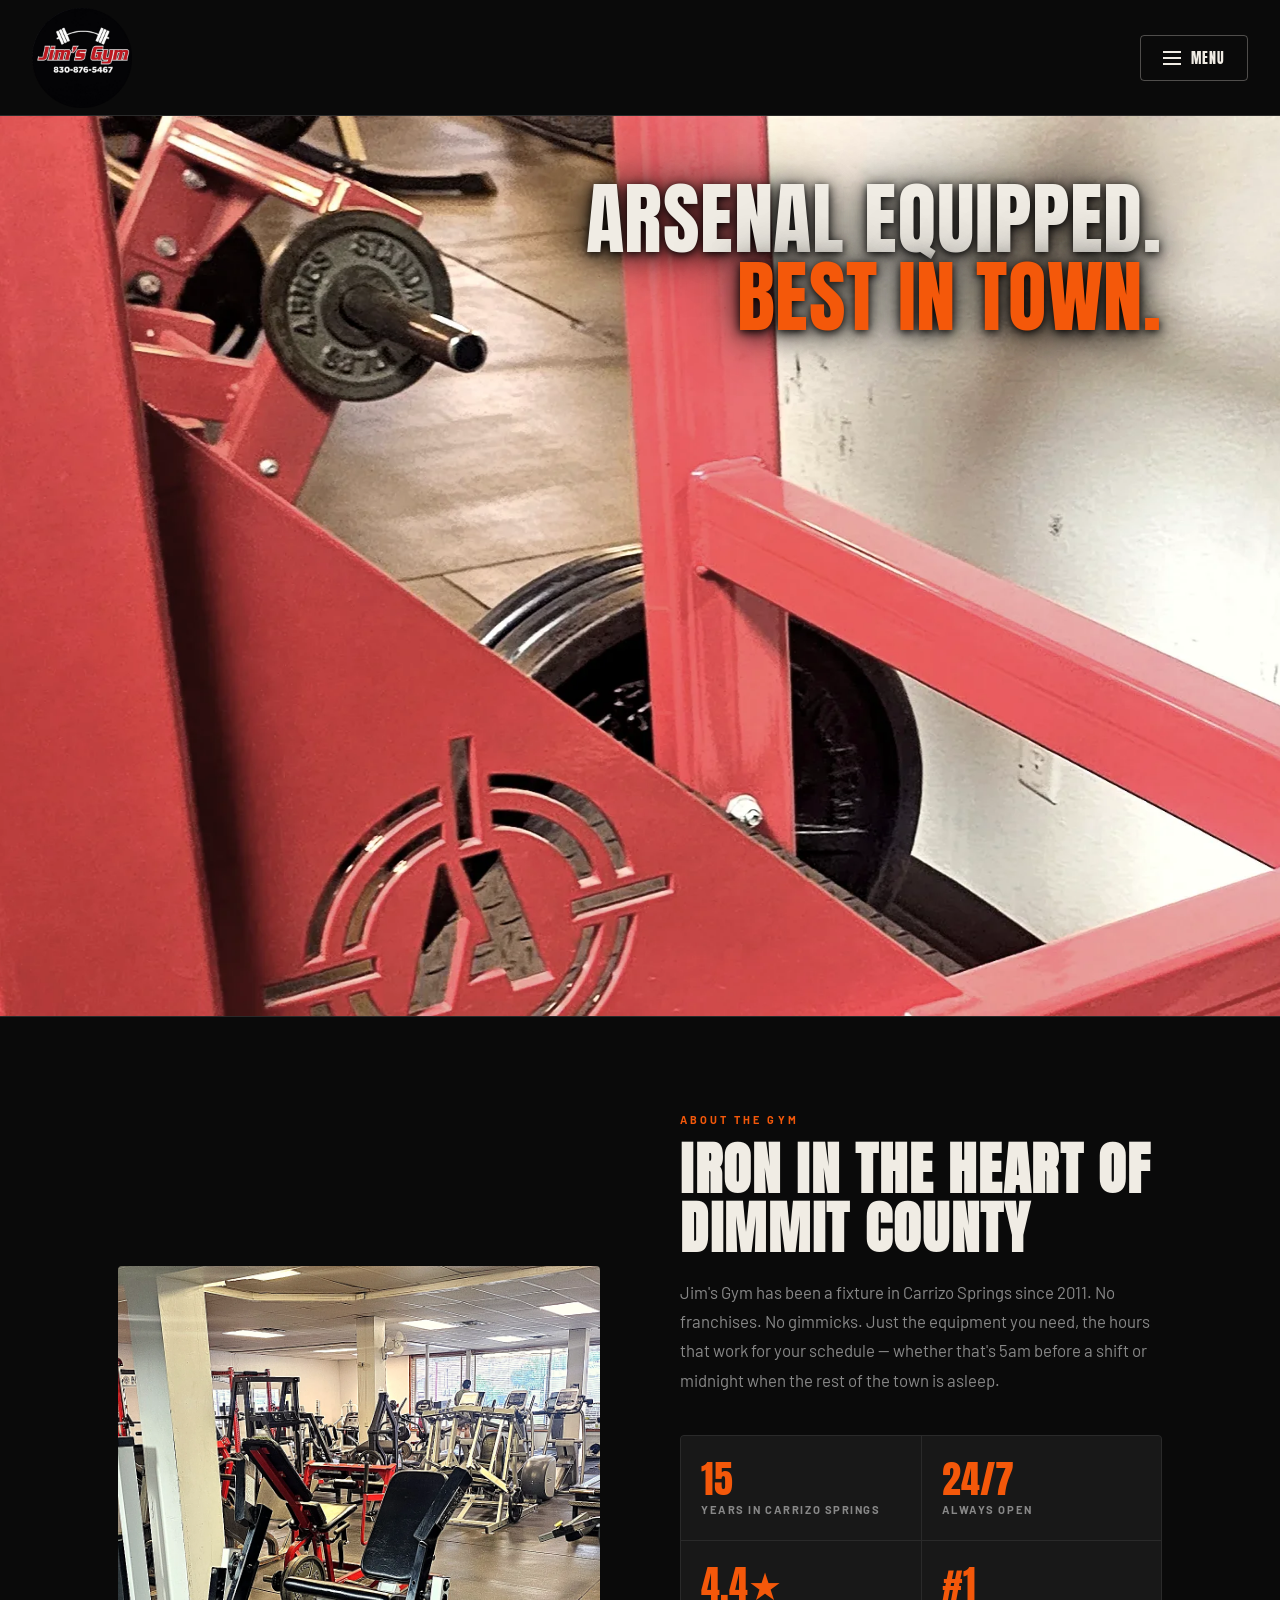
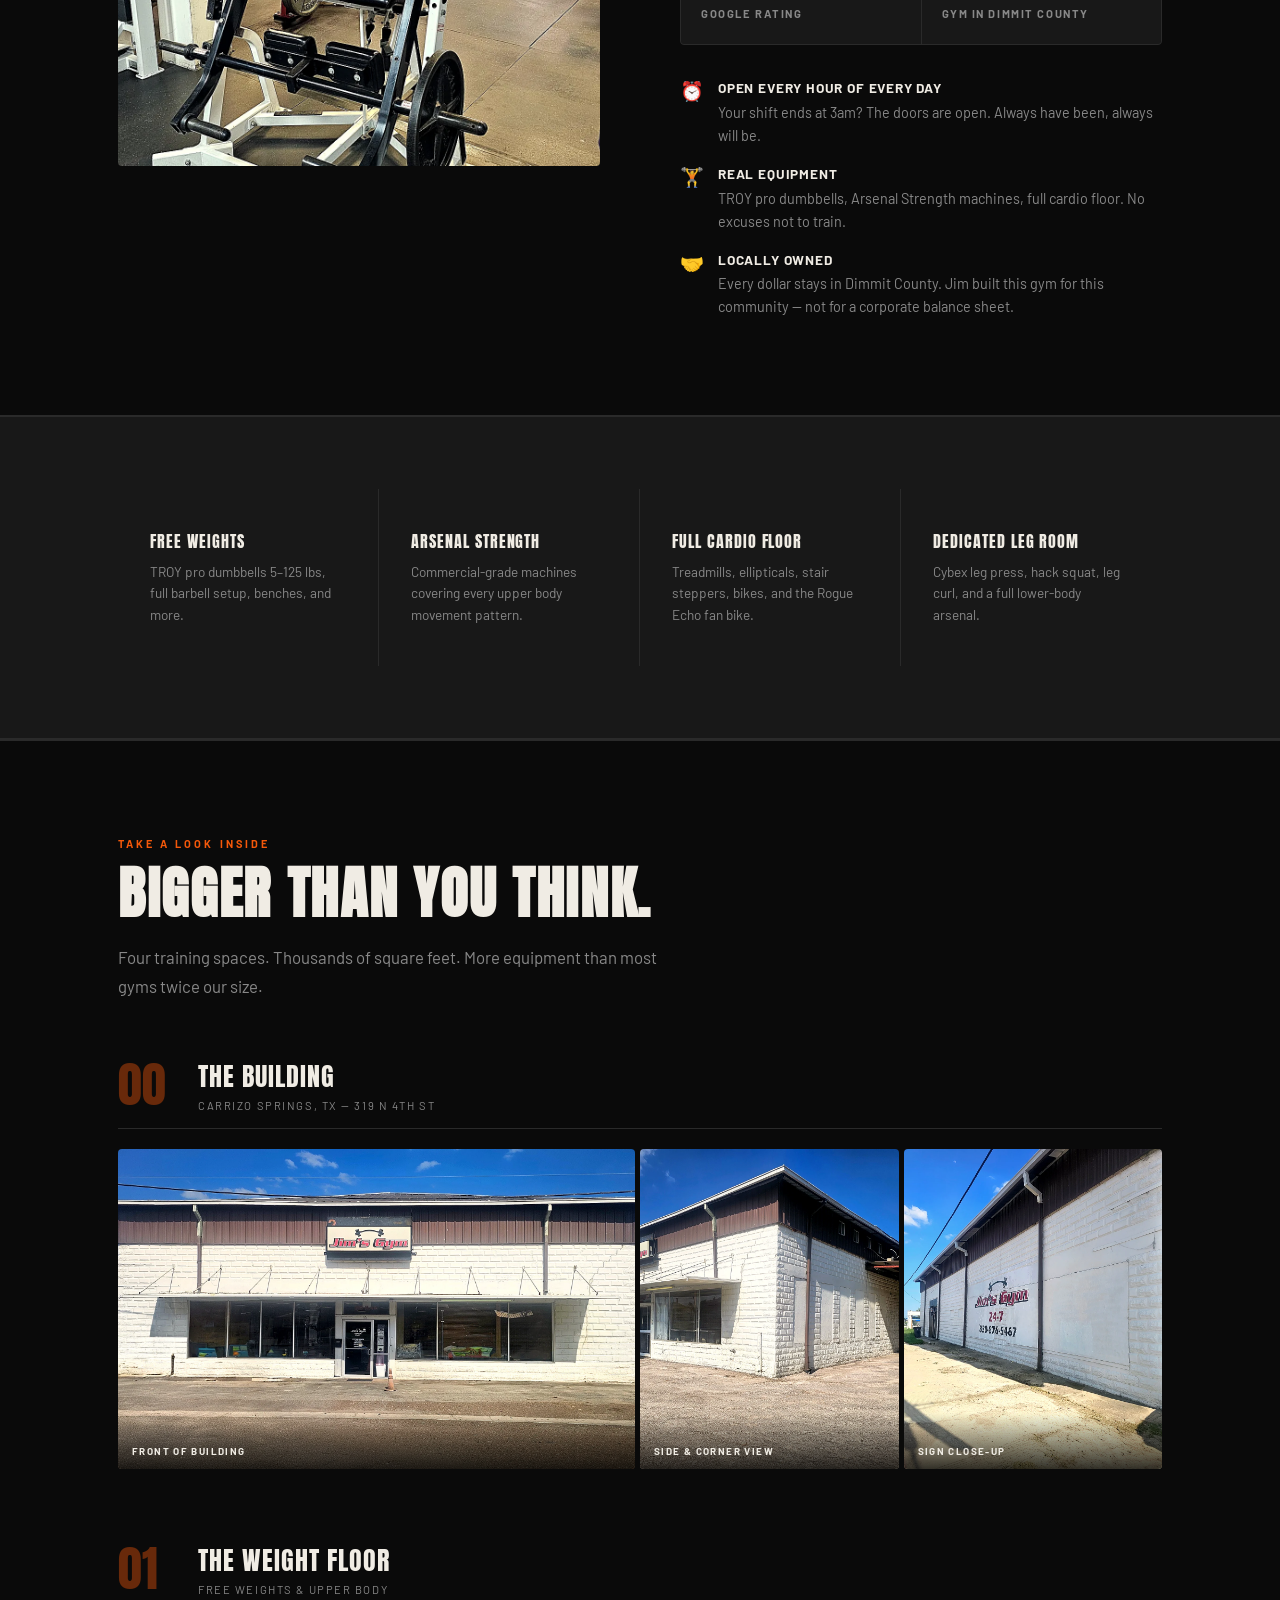
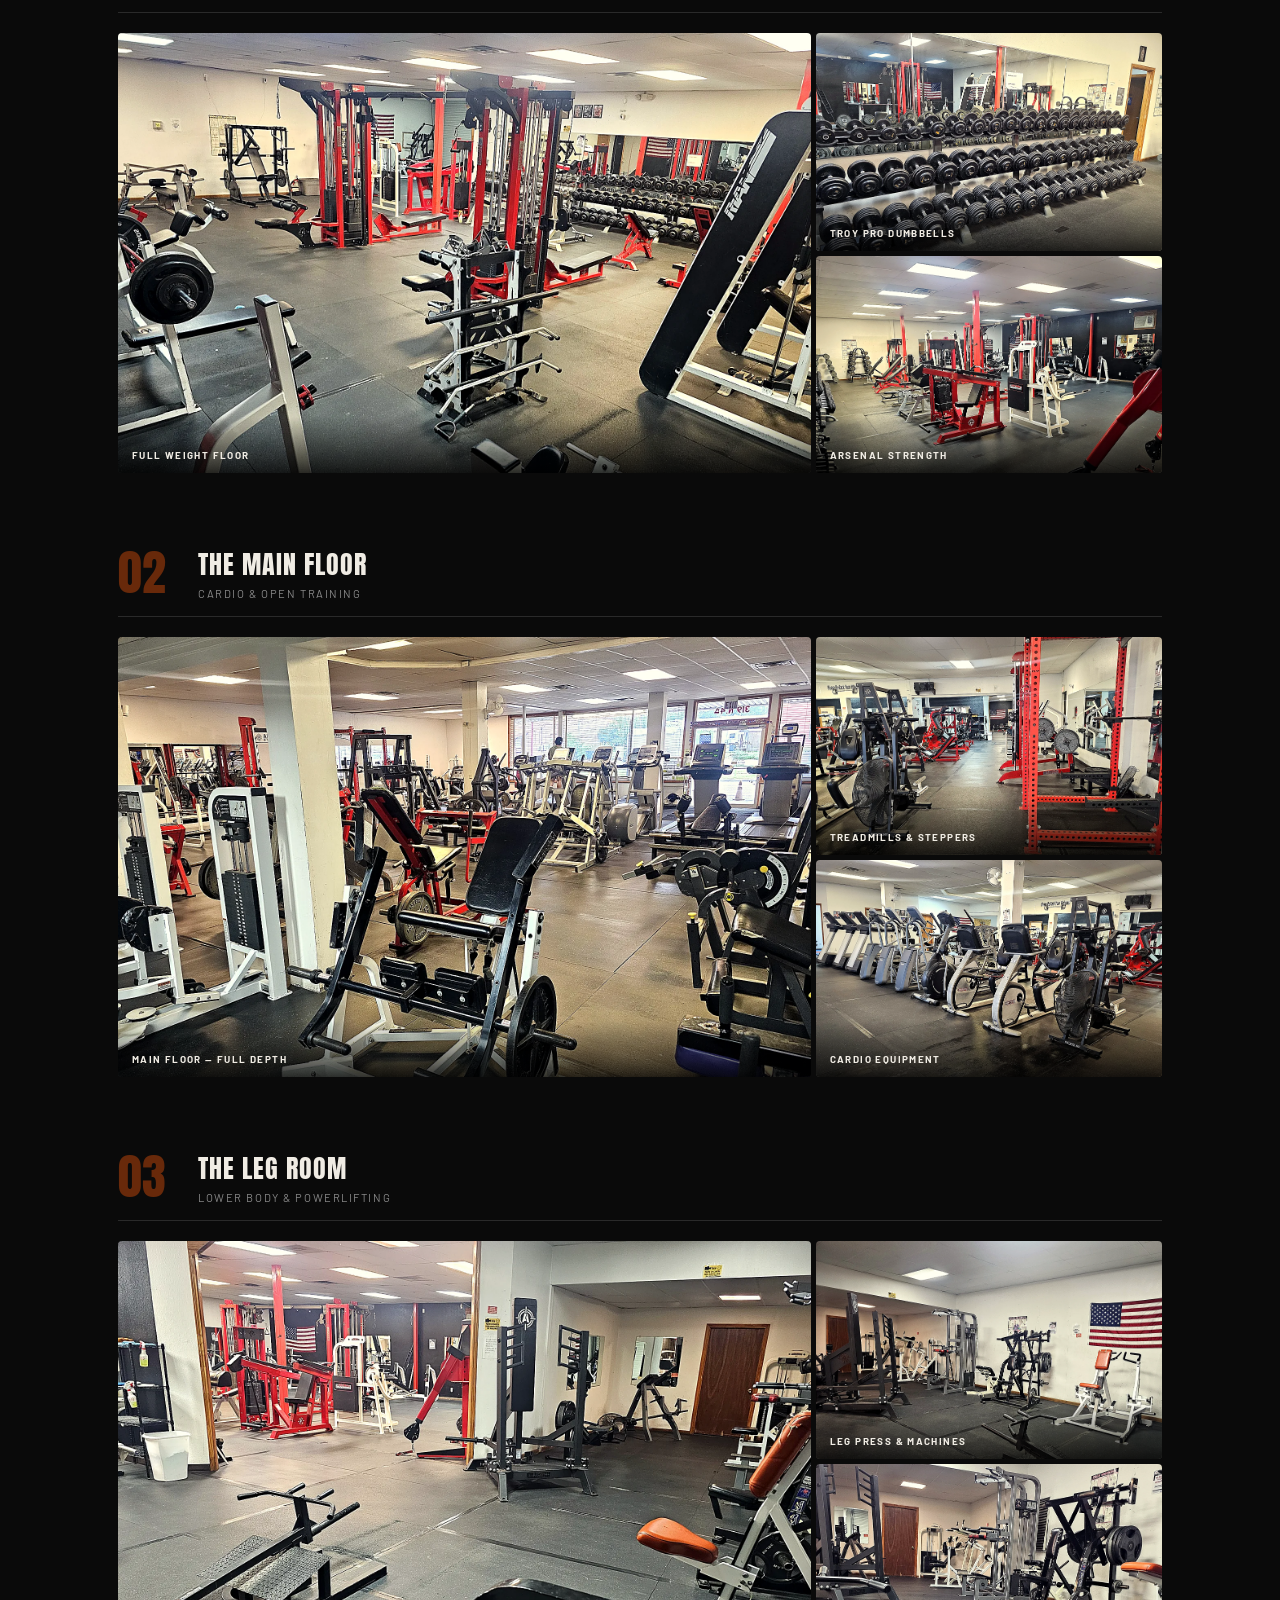
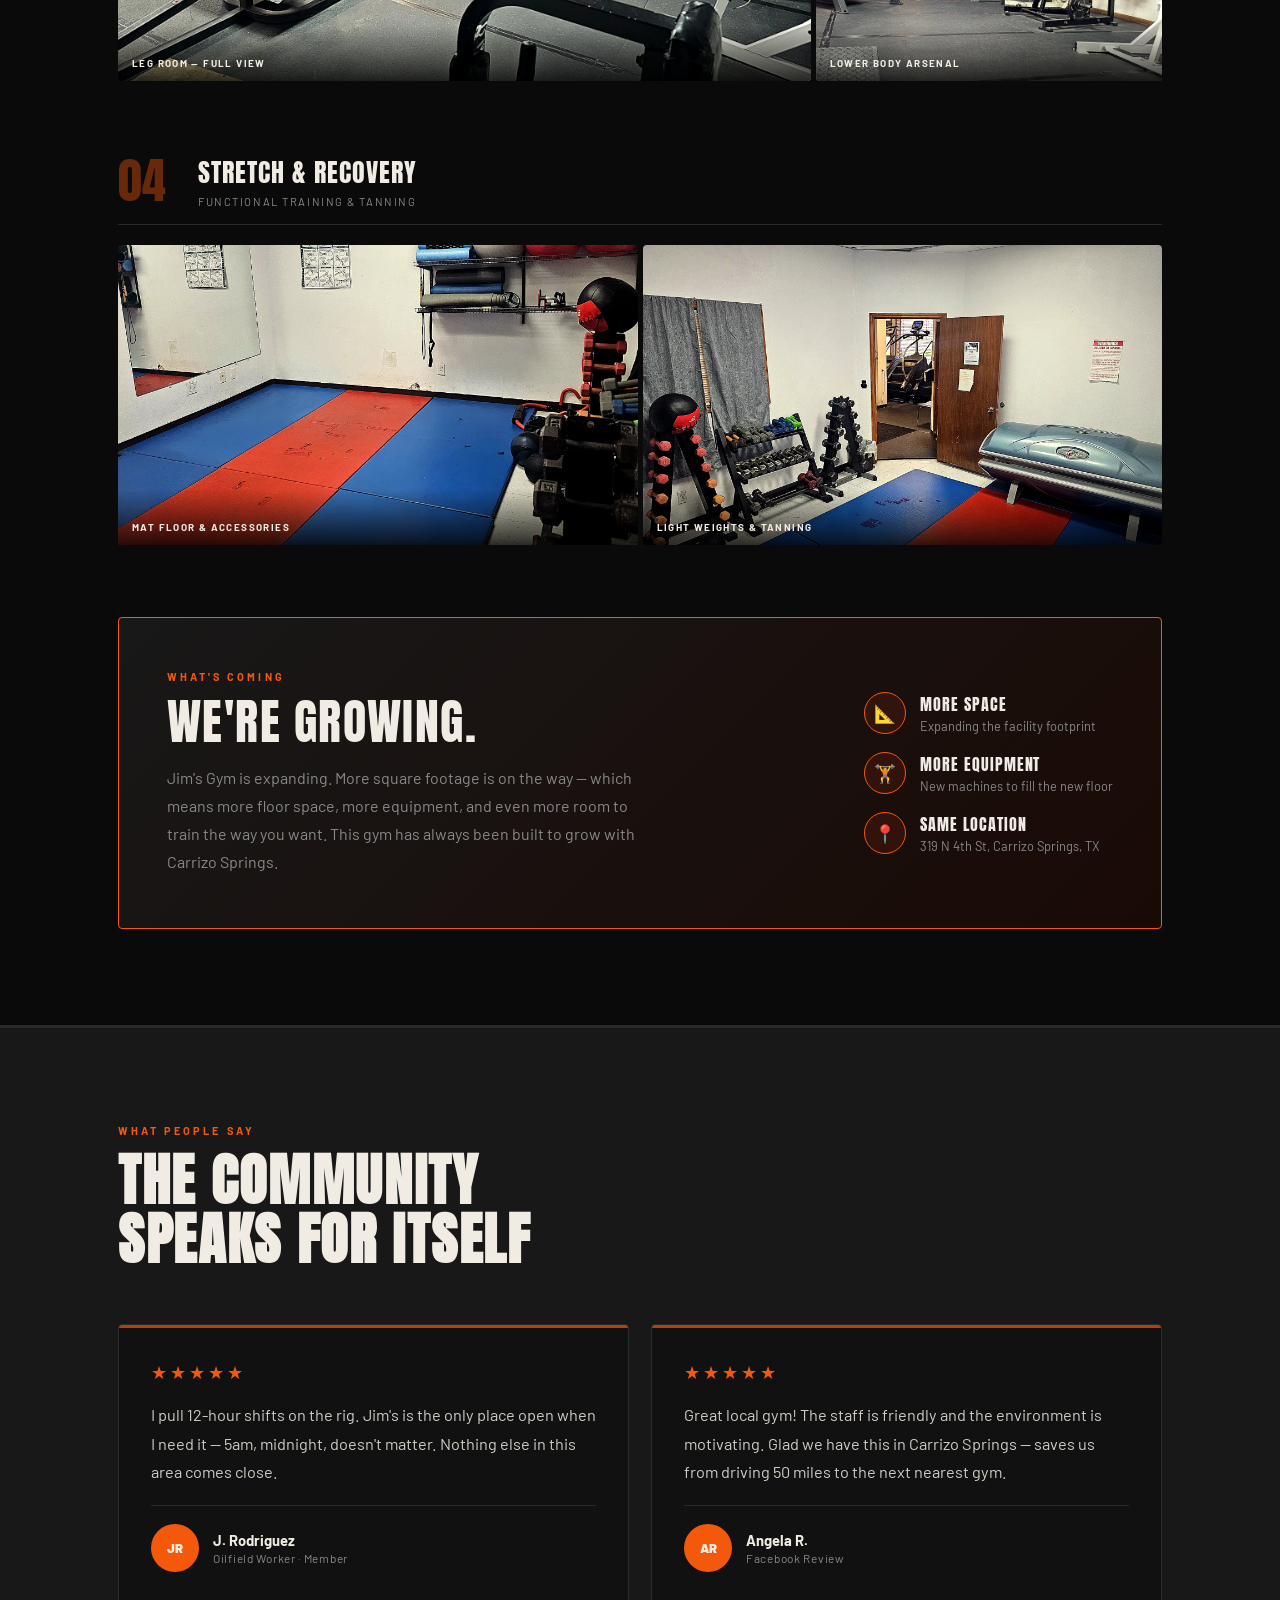
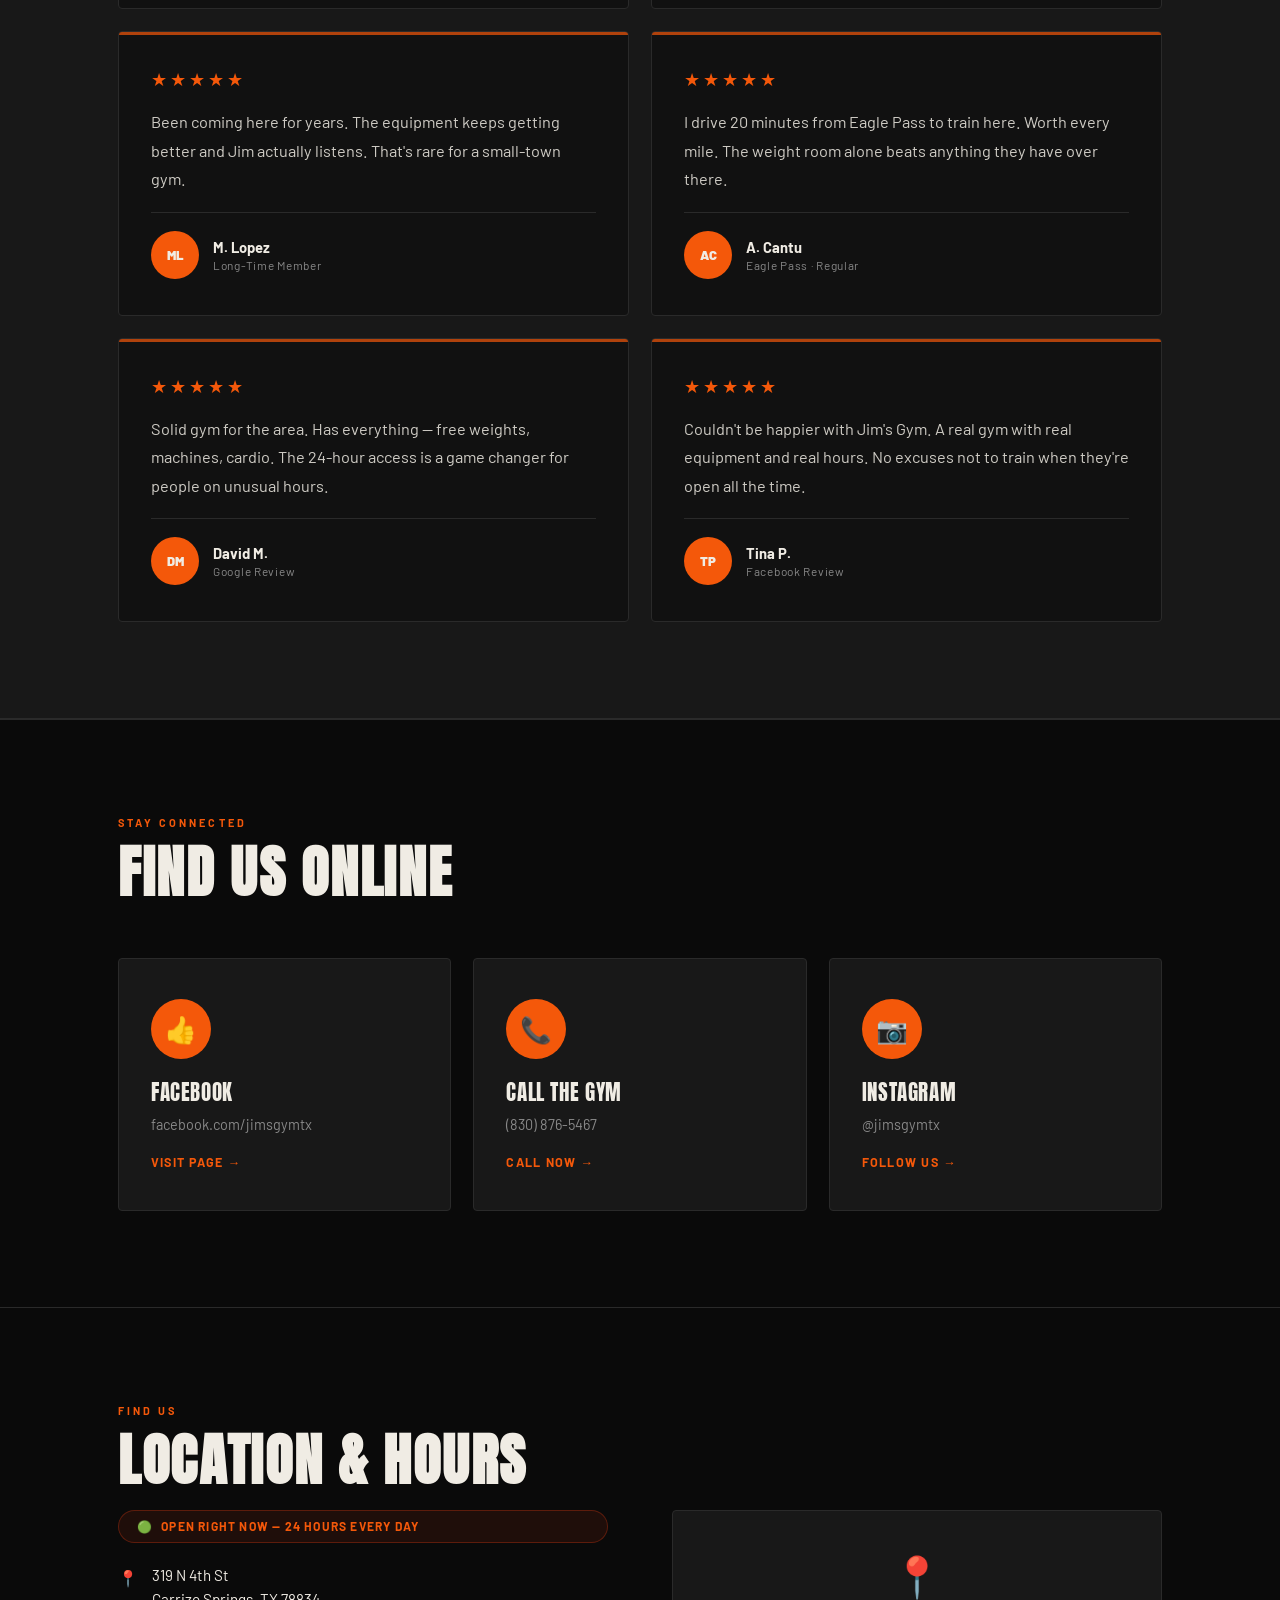
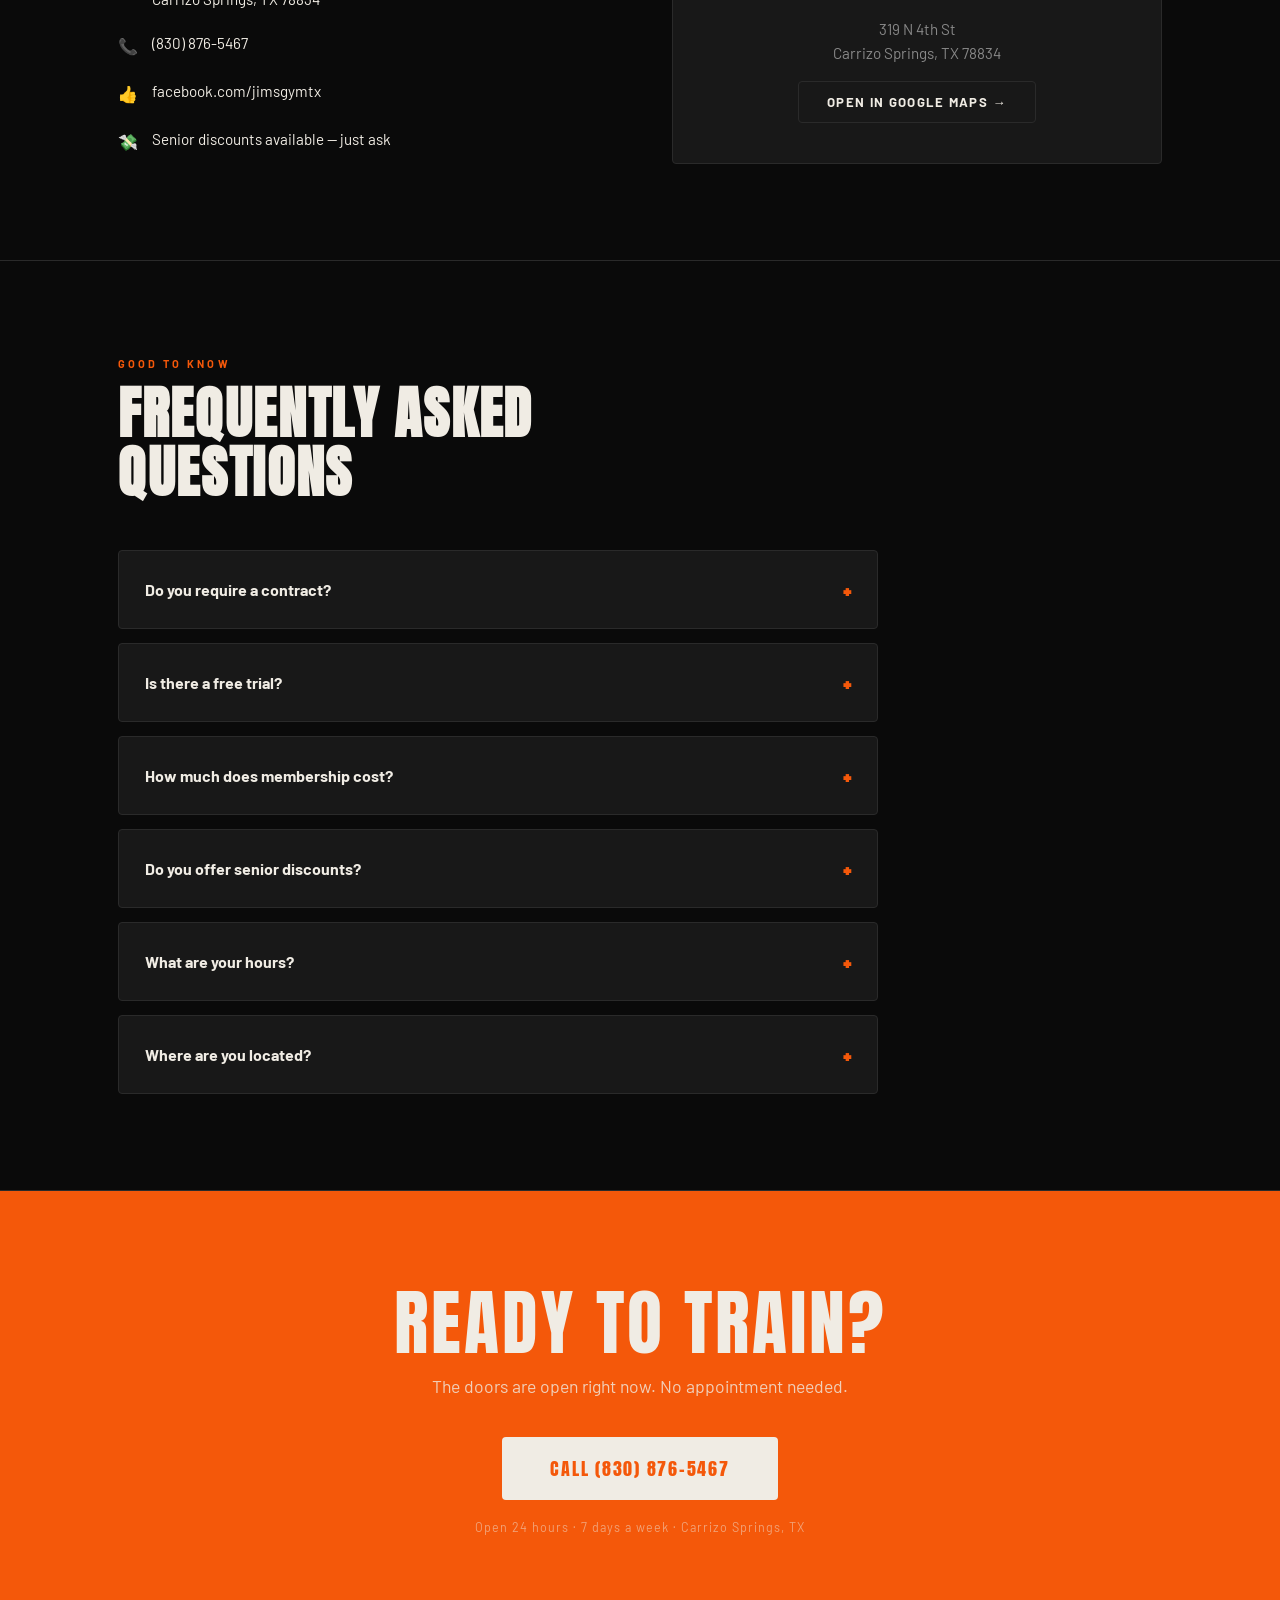
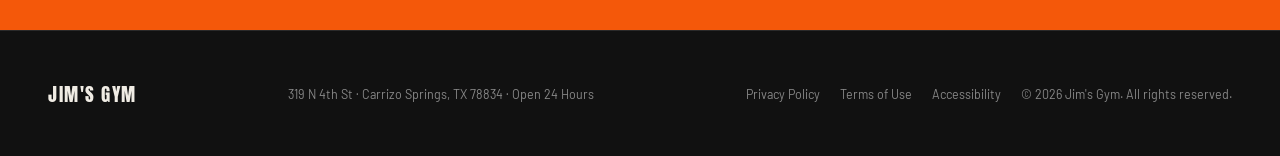
==== commit 57d84af4: "updated" ====
--- a/index.html
+++ b/index.html
@@ -66,22 +66,26 @@
   <div class="nav-logo">
     <a href="index.html"><img src="images/logo.png" alt="Jim's Gym"></a>
   </div>
-  <ul class="nav-links">
-    <li><a href="#about">About</a></li>
-    <li><a href="#reviews">Reviews</a></li>
-    <li><a href="about.html">Community</a></li>
-    <li><a href="#location">Location</a></li>
-  </ul>
-  <div class="nav-cta-group">
-    <a href="#facility" class="nav-cta-outline">Facility</a>
-    <a href="tel:8308765467" class="nav-cta">Call Now</a>
-  </div>
+  <details class="nav-dropdown">
+    <summary class="nav-dropdown-trigger">
+      <span class="nav-dropdown-lines"><span></span><span></span><span></span></span>
+      Menu
+    </summary>
+    <div class="nav-dropdown-panel">
+      <a href="#about">About</a>
+      <a href="#facility">Facility</a>
+      <a href="#reviews">Reviews</a>
+      <a href="about.html">Community</a>
+      <a href="#location">Location</a>
+      <a href="tel:8308765467" class="nav-dropdown-call">📞 Call Now</a>
+    </div>
+  </details>
 </nav>
 
 <!-- HERO -->
 <section class="hero">
   <div class="hero-bg">
-    <img src="images/arsenal_machines.webp" alt="Arsenal Strength machines at Jim's Gym, Carrizo Springs TX" fetchpriority="high">
+    <img src="images/arsenal_logo_detail.webp" alt="Arsenal Strength equipment detail at Jim's Gym, Carrizo Springs TX" fetchpriority="high">
   </div>
   <div class="hero-content">
     <div class="hero-title">Arsenal Equipped.<br><span>Best In Town.</span></div>
@@ -481,6 +485,20 @@
     document.body.style.overflow = '';
   }
 });
+(function() {
+  var dropdown = document.querySelector('.nav-dropdown');
+  if (!dropdown) return;
+  document.addEventListener('click', function(e) {
+    if (dropdown.hasAttribute('open') && !dropdown.contains(e.target)) {
+      dropdown.removeAttribute('open');
+    }
+  });
+  dropdown.querySelectorAll('.nav-dropdown-panel a').forEach(function(link) {
+    link.addEventListener('click', function() {
+      dropdown.removeAttribute('open');
+    });
+  });
+})();
 </script>
 </body>
 </html>
--- a/styles.css
+++ b/styles.css
@@ -53,11 +53,41 @@
   transition: border-color .2s, color .2s;
 }
 .nav-cta-outline:hover { border-color: var(--red); color: var(--red); }
+
+/* ── NAV DROPDOWN ── */
+.nav-dropdown { position: relative; }
+.nav-dropdown-trigger {
+  cursor: pointer; list-style: none; user-select: none;
+  display: flex; align-items: center; gap: 10px;
+  border: 1px solid rgba(240,236,228,.3); color: var(--cream);
+  padding: 12px 22px; border-radius: var(--radius);
+  font-family: 'Anton', sans-serif; font-size: .85rem; letter-spacing: .08em; text-transform: uppercase;
+  transition: border-color .2s, color .2s;
+}
+.nav-dropdown-trigger::-webkit-details-marker { display: none; }
+.nav-dropdown-trigger:hover { border-color: var(--red); color: var(--red); }
+.nav-dropdown-lines { display: flex; flex-direction: column; gap: 4px; }
+.nav-dropdown-lines span { width: 18px; height: 2px; background: currentColor; display: block; }
+.nav-dropdown-panel {
+  position: absolute; top: calc(100% + 10px); right: 0; z-index: 300;
+  background: var(--panel); border: 1px solid var(--border); border-radius: var(--radius);
+  min-width: 220px; padding: 10px; display: flex; flex-direction: column; gap: 2px;
+  box-shadow: 0 12px 32px rgba(0,0,0,.5);
+}
+.nav-dropdown-panel a {
+  padding: 12px 16px; border-radius: var(--radius);
+  font-size: .85rem; font-weight: 700; letter-spacing: .06em; text-transform: uppercase;
+  color: var(--cream); transition: background .15s, color .15s;
+}
+.nav-dropdown-panel a:hover { background: var(--dark); color: var(--red); }
+.nav-dropdown-call {
+  margin-top: 6px; background: var(--red); color: var(--cream) !important;
+  text-align: center; font-family: 'Anton', sans-serif;
+}
+.nav-dropdown-call:hover { background: #d03818; color: var(--cream) !important; }
 @media (max-width: 680px) {
-  .nav-links { display: none; }
   .nav { padding: 0 20px; height: 92px; }
   .nav-logo img { height: 72px; }
-  .nav-cta-outline { display: none; }
 }
 
 /* ── LIVE BAR ── */
@@ -65,14 +95,15 @@
 .hero {
   position: relative; min-height: 100vh;
   display: flex; flex-direction: column;
-  align-items: flex-start; justify-content: flex-end;
-  padding: 0 0 72px 0; overflow: hidden;
+  align-items: flex-start; justify-content: flex-start;
+  padding: 64px 0 0 0; overflow: hidden;
 }
 .hero-bg { position: absolute; inset: 0; }
 .hero-bg img { width: 100%; height: 100%; object-fit: cover; object-position: center 35%; }
 .hero-content {
   position: relative; z-index: 1;
   max-width: var(--max); width: 100%; margin: 0 auto; padding: 0 48px;
+  text-align: right;
 }
 .hero-title {
   font-family: 'Anton', sans-serif;
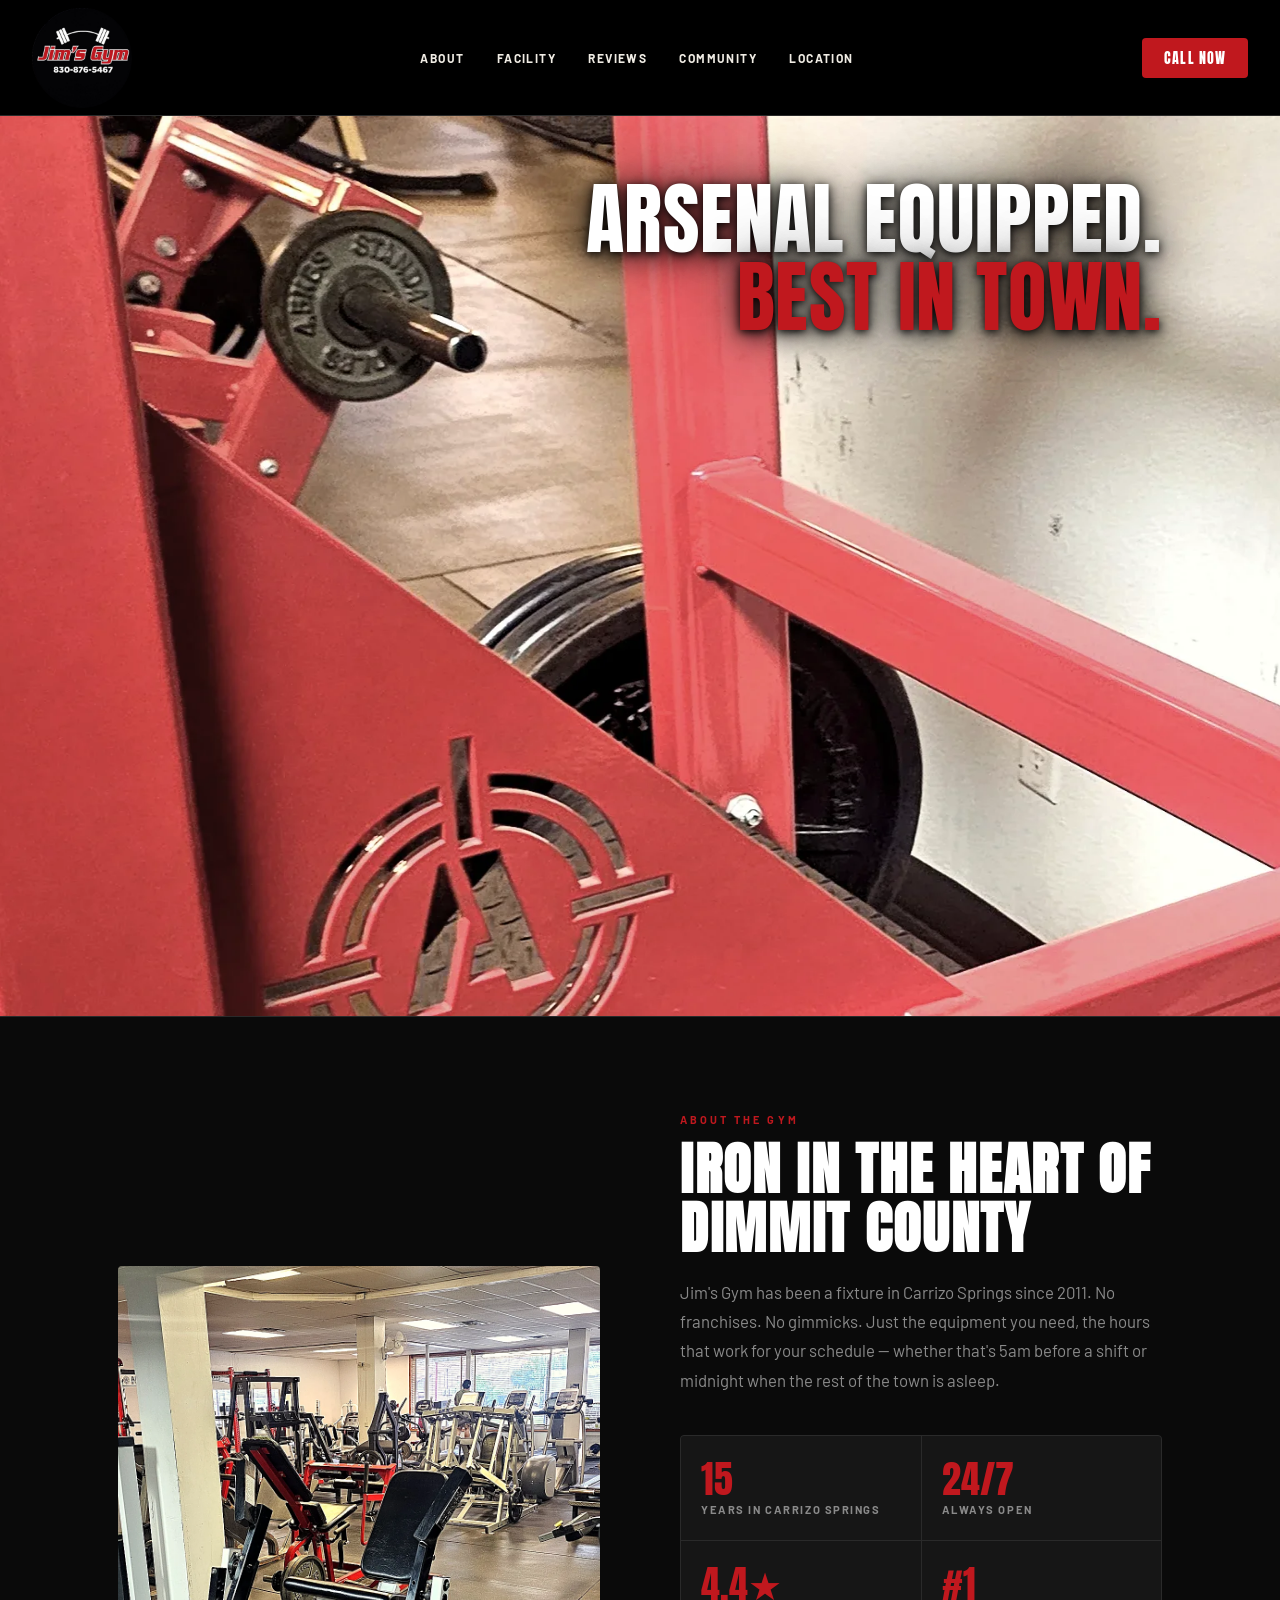
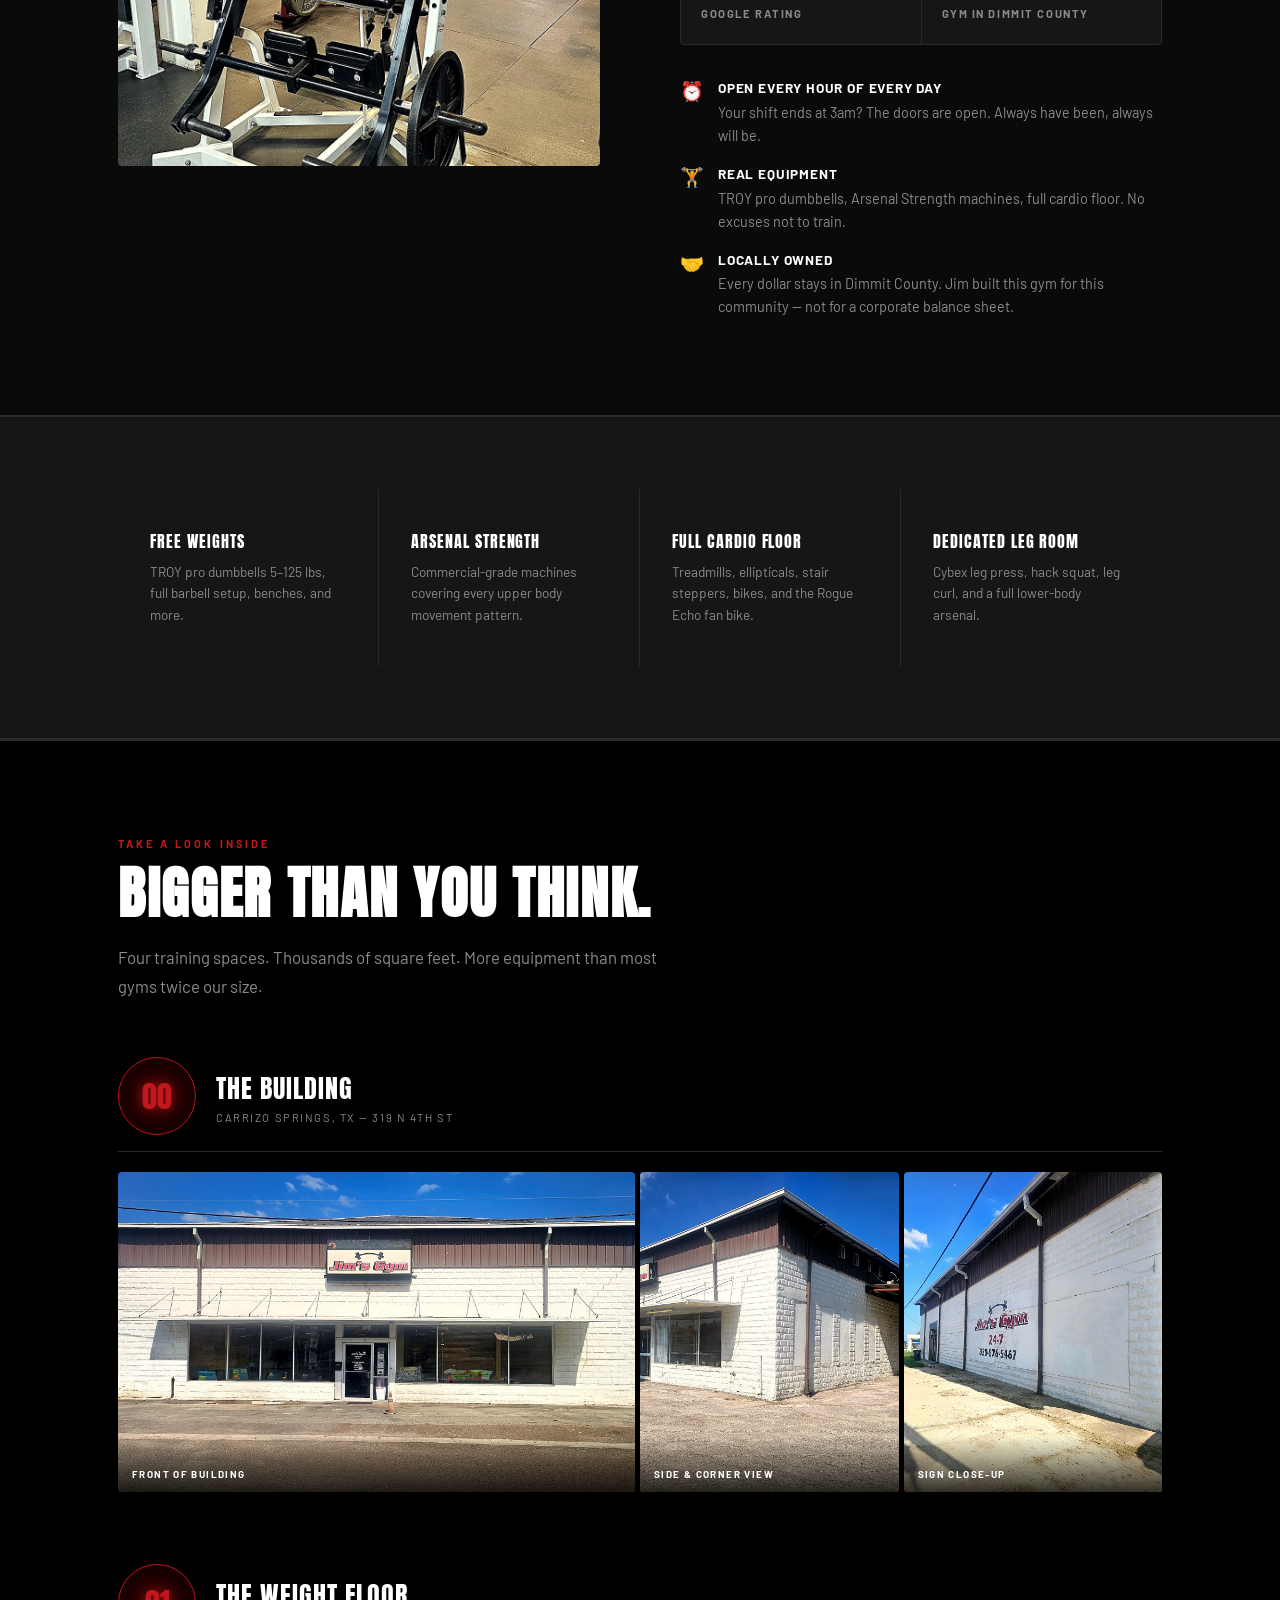
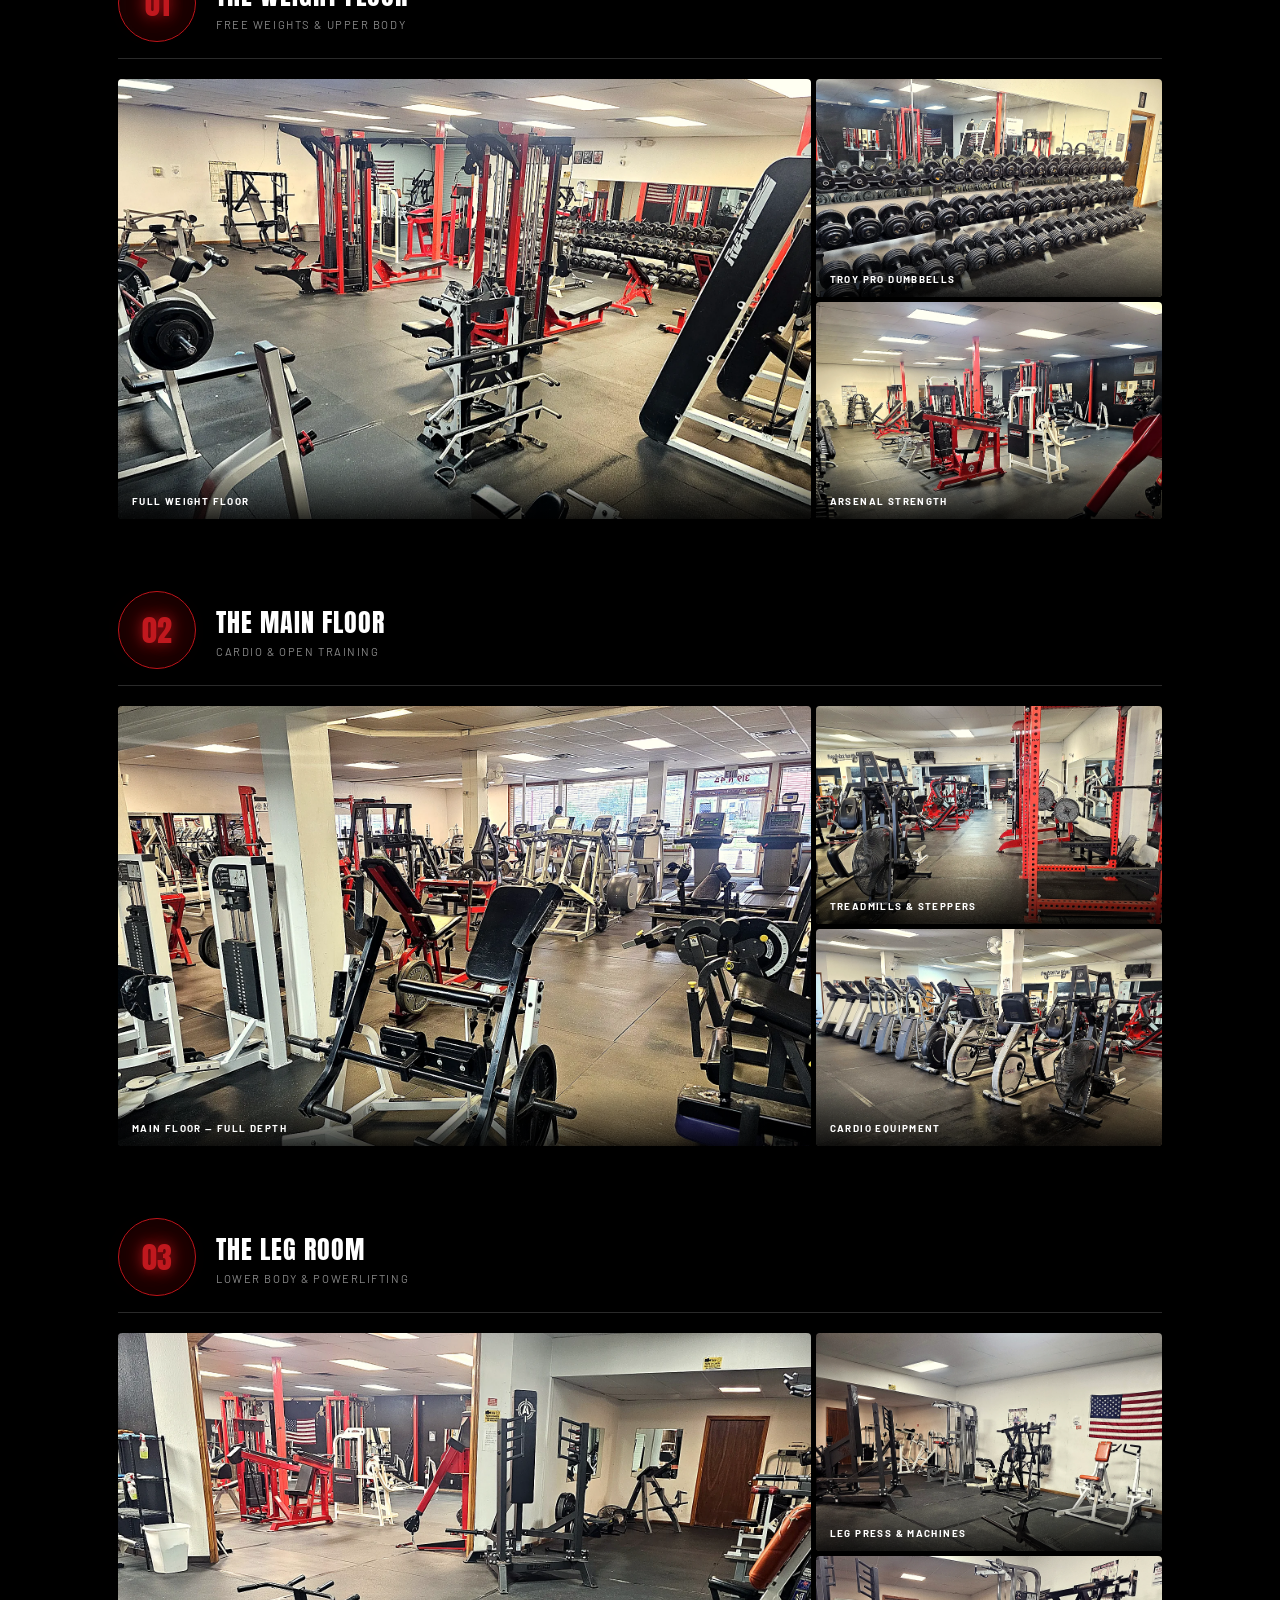
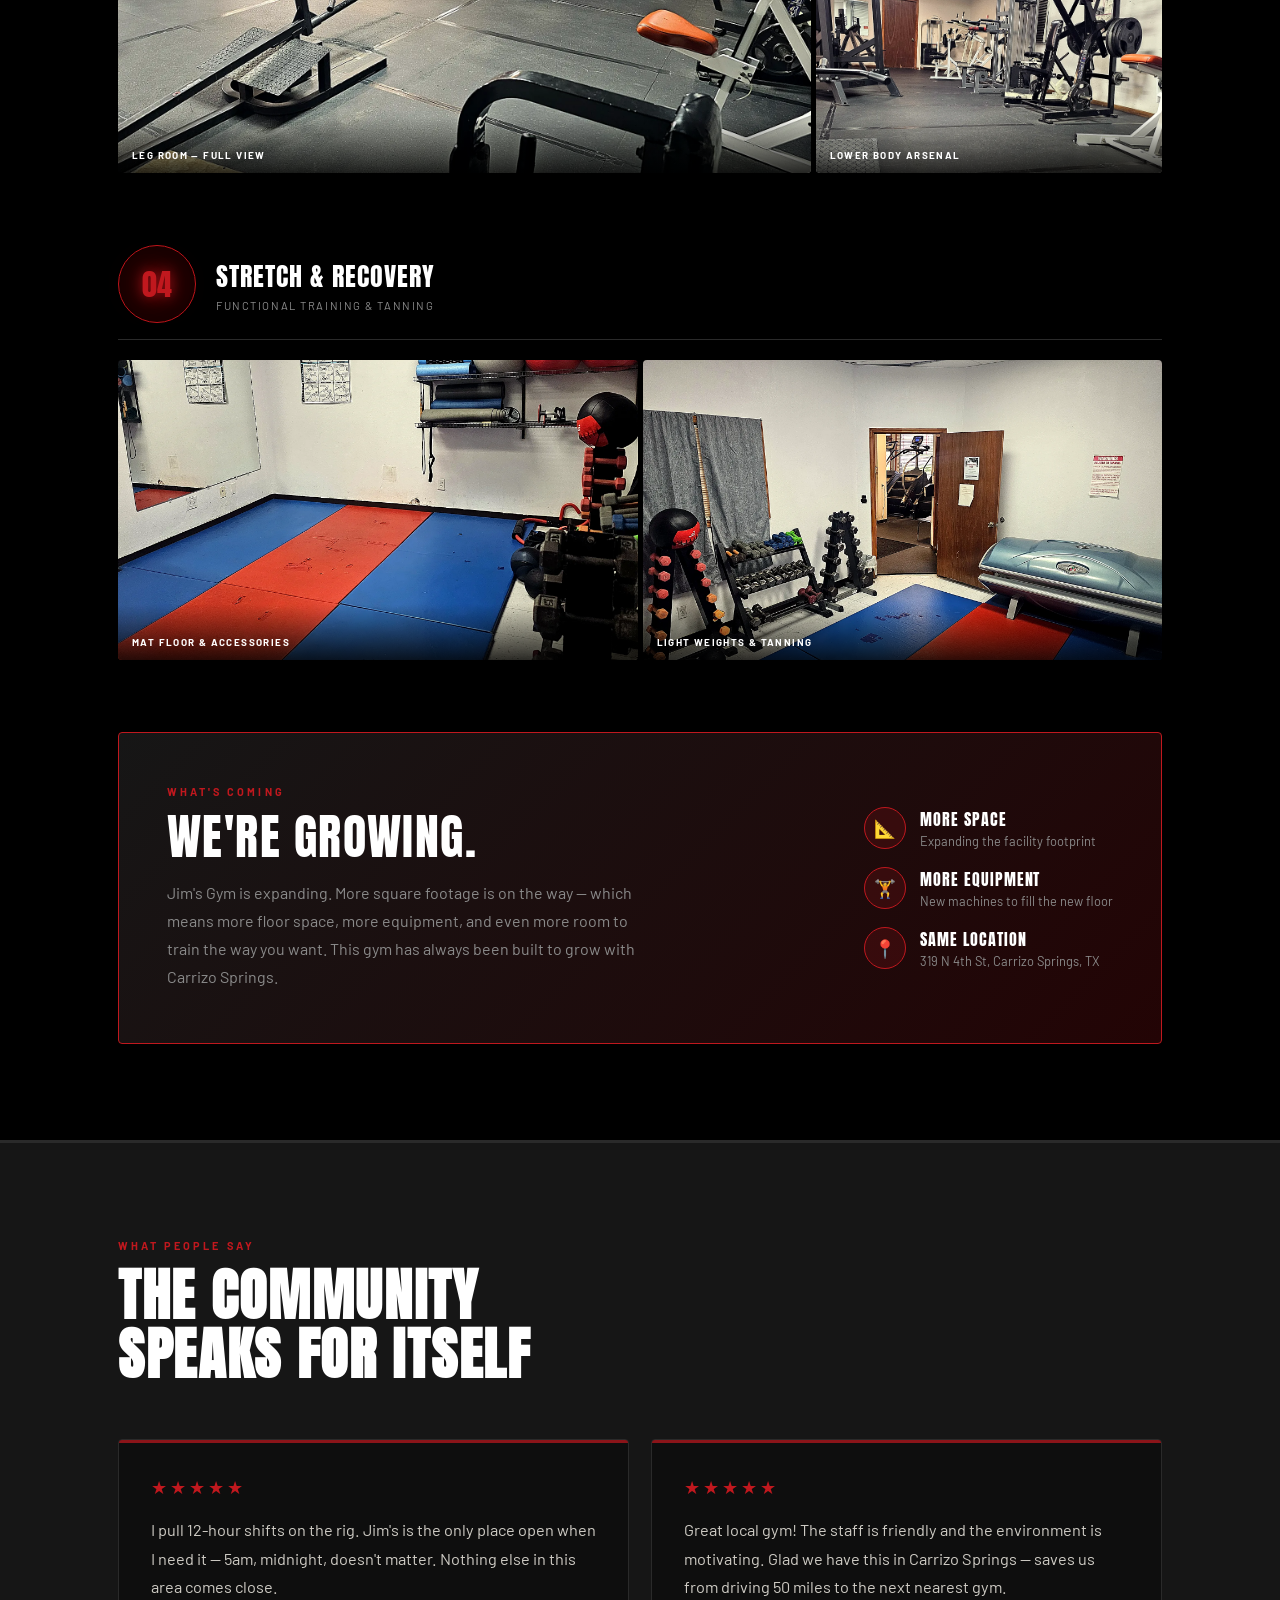
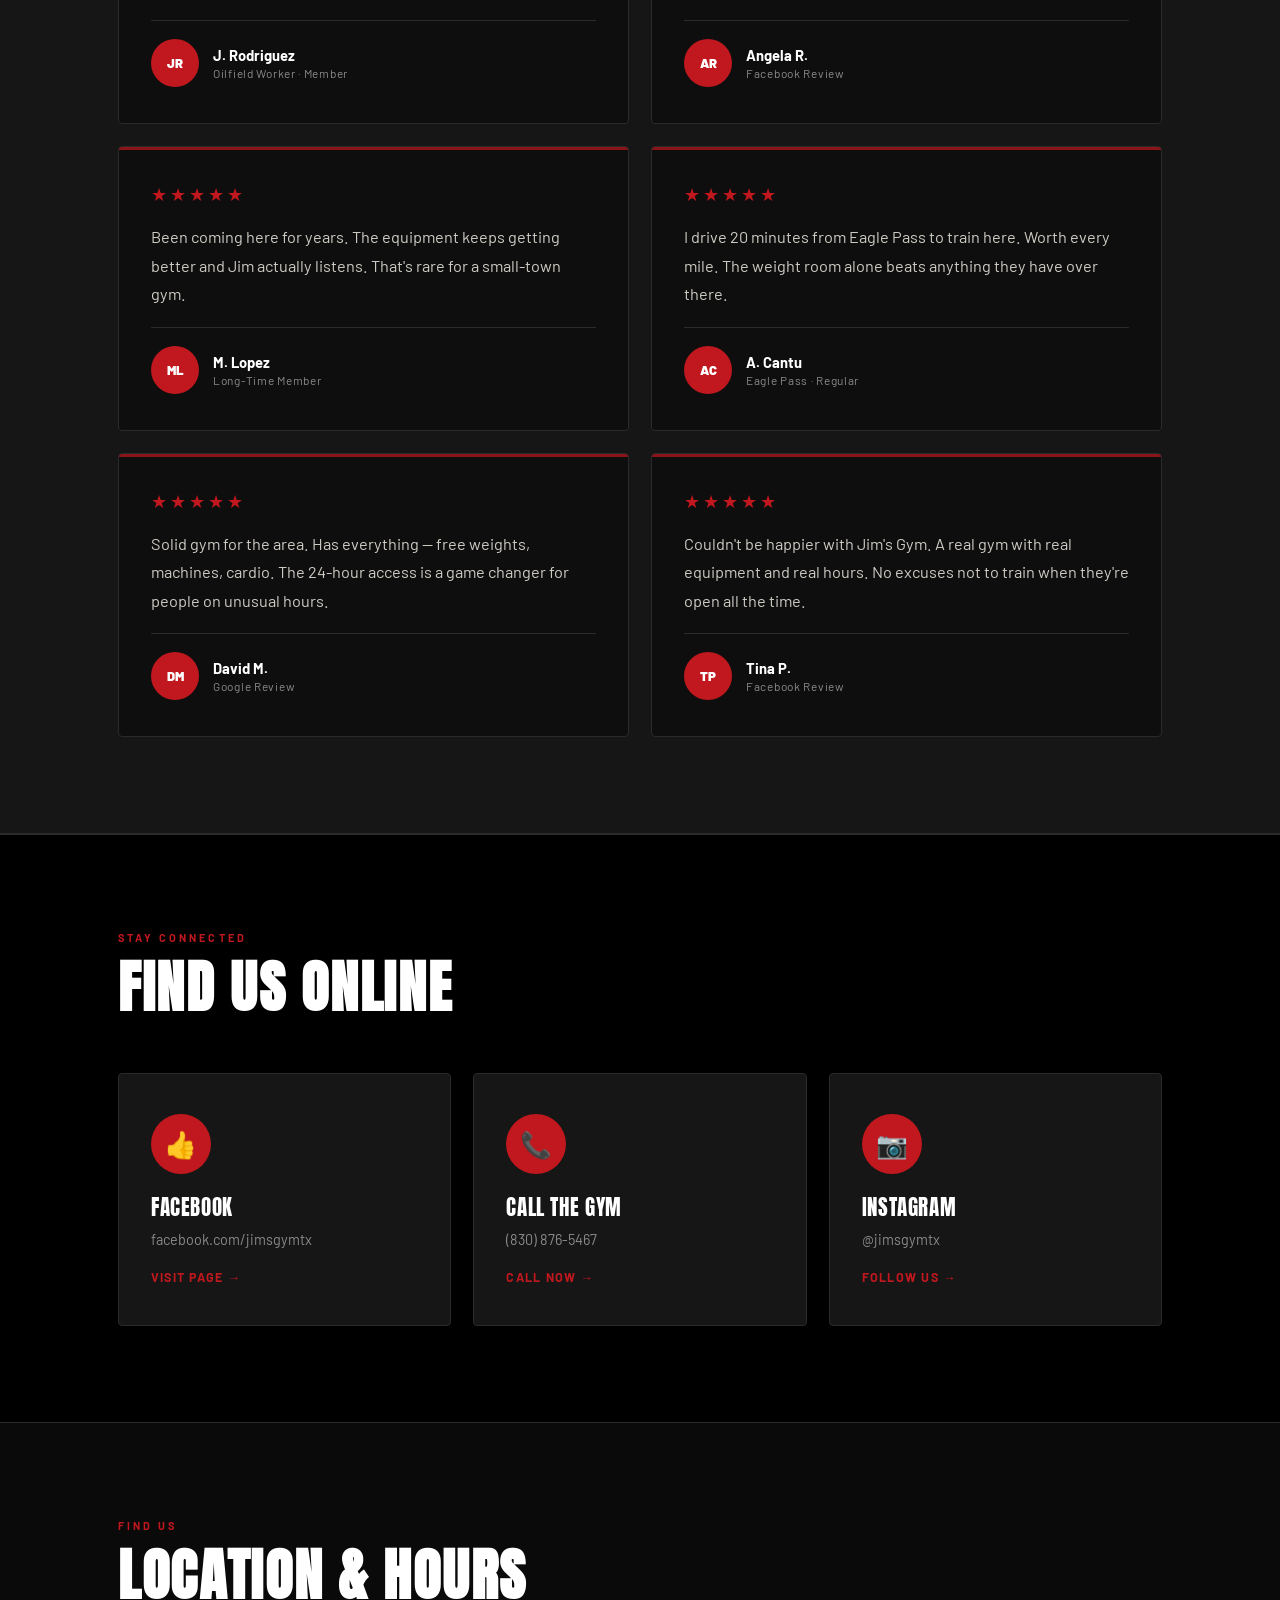
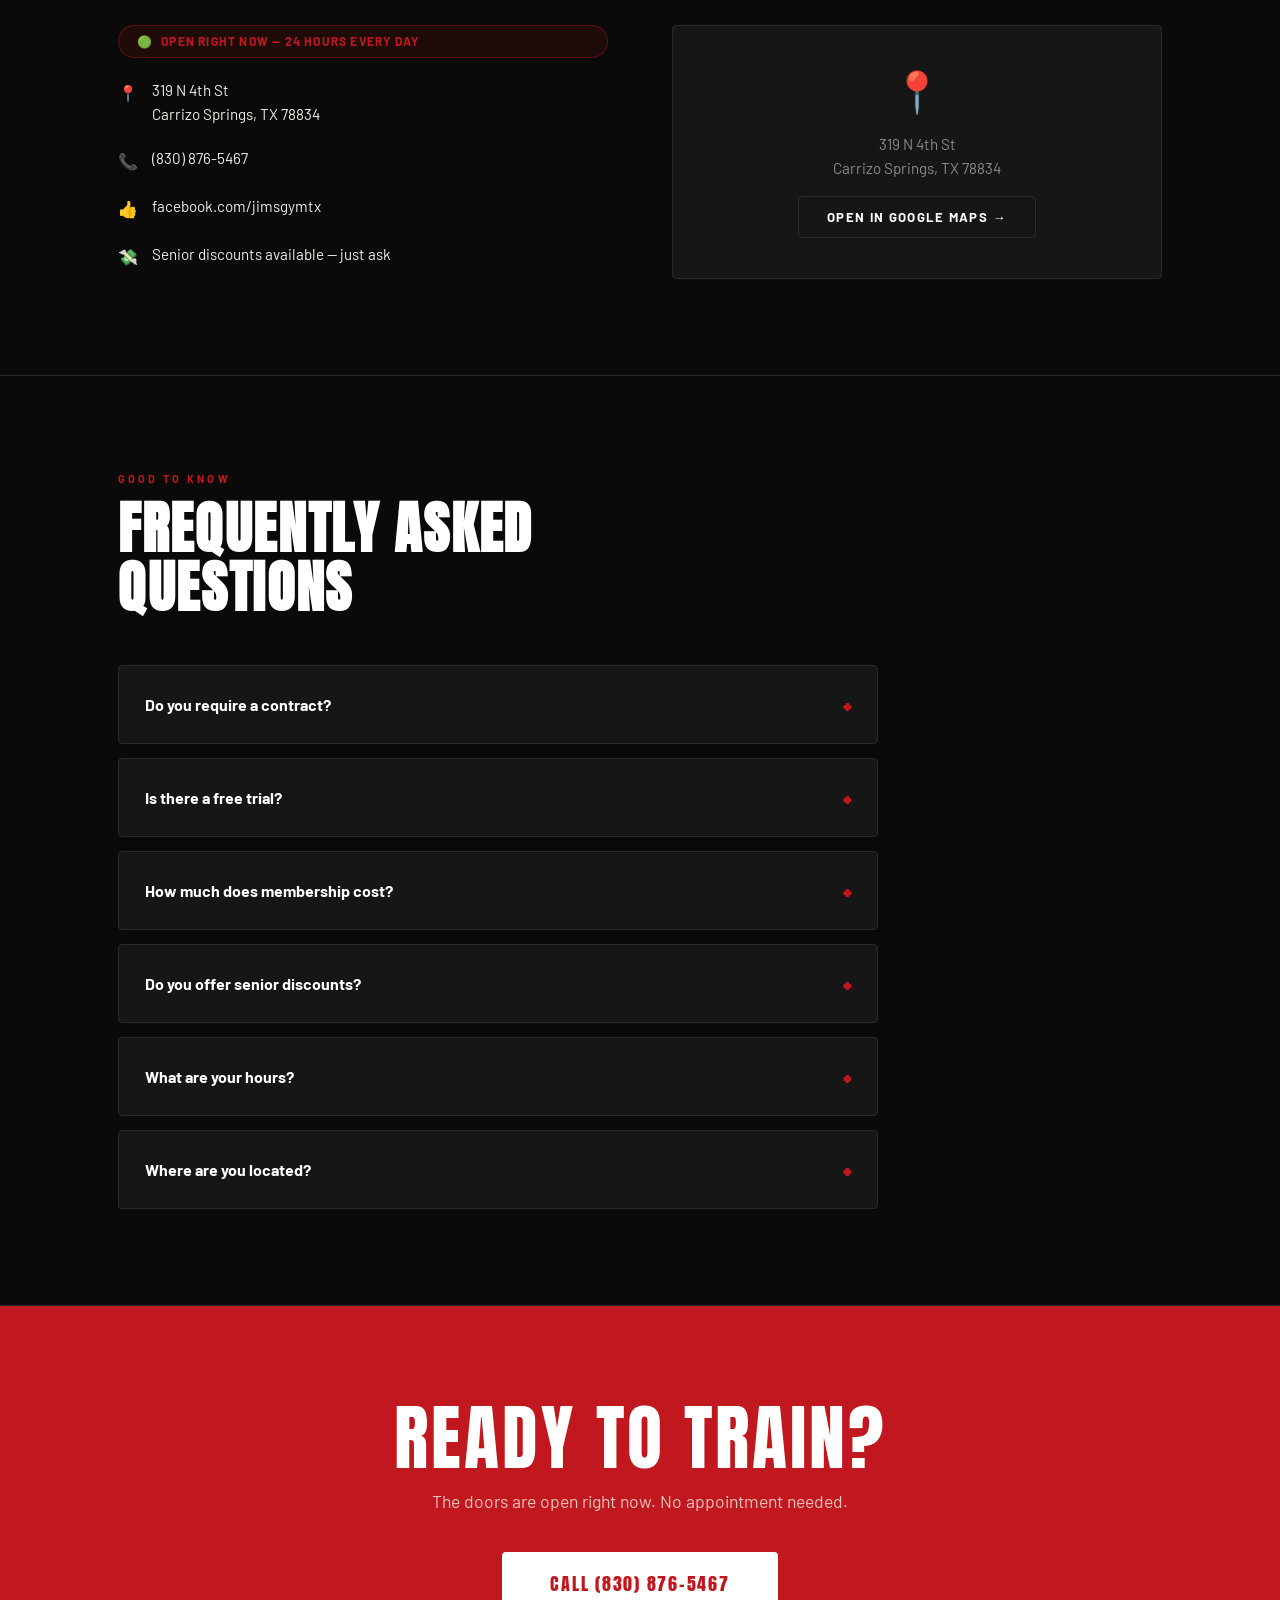
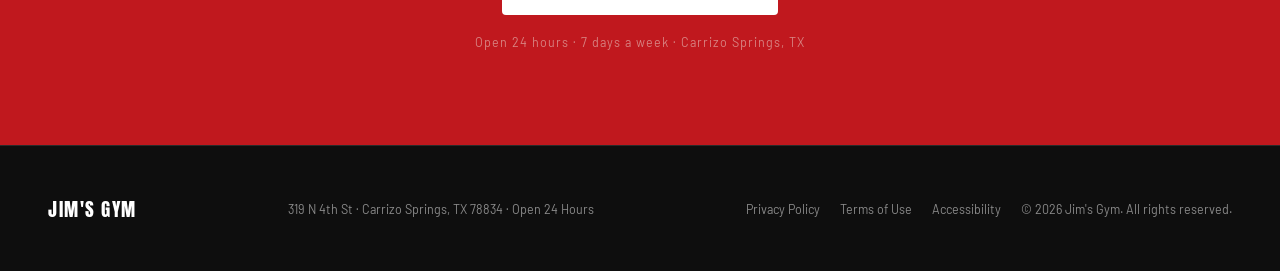
==== commit b0b03888: "update" ====
--- a/index.html
+++ b/index.html
@@ -66,20 +66,14 @@
   <div class="nav-logo">
     <a href="index.html"><img src="images/logo.png" alt="Jim's Gym"></a>
   </div>
-  <details class="nav-dropdown">
-    <summary class="nav-dropdown-trigger">
-      <span class="nav-dropdown-lines"><span></span><span></span><span></span></span>
-      Menu
-    </summary>
-    <div class="nav-dropdown-panel">
-      <a href="#about">About</a>
-      <a href="#facility">Facility</a>
-      <a href="#reviews">Reviews</a>
-      <a href="about.html">Community</a>
-      <a href="#location">Location</a>
-      <a href="tel:8308765467" class="nav-dropdown-call">📞 Call Now</a>
-    </div>
-  </details>
+  <ul class="nav-links">
+    <li><a href="#about">About</a></li>
+    <li><a href="#facility">Facility</a></li>
+    <li><a href="#reviews">Reviews</a></li>
+    <li><a href="about.html">Community</a></li>
+    <li><a href="#location">Location</a></li>
+  </ul>
+  <a href="tel:8308765467" class="nav-cta">Call Now</a>
 </nav>
 
 <!-- HERO -->
--- a/styles.css
+++ b/styles.css
@@ -11,14 +11,14 @@
 
 /* ── TOKENS ── */
 :root {
-  --black:   #0a0a0a;
-  --dark:    #111111;
-  --panel:   #181818;
+  --black:   #000000;
+  --dark:    #0e0e0e;
+  --panel:   #161616;
   --border:  #2a2a2a;
   --iron:    #333333;
-  --silver:  #888888;
-  --cream:   #f0ece4;
-  --red:     #F4580A;
+  --silver:  #8a8a8a;
+  --cream:   #ffffff;
+  --red:     #C0181E;
   --radius:  4px;
   --max:     1140px;
 }
@@ -44,7 +44,7 @@
   font-family: 'Anton', sans-serif; font-size: .85rem; letter-spacing: .08em; text-transform: uppercase;
   transition: background .2s;
 }
-.nav-cta:hover { background: #d03818; }
+.nav-cta:hover { background: #961317; }
 .nav-cta-group { display: flex; align-items: center; gap: 12px; }
 .nav-cta-outline {
   border: 1px solid rgba(240,236,228,.3); color: var(--cream);
@@ -58,9 +58,9 @@
 .nav-dropdown { position: relative; }
 .nav-dropdown-trigger {
   cursor: pointer; list-style: none; user-select: none;
-  display: flex; align-items: center; gap: 10px;
+  display: flex; align-items: center; justify-content: center; gap: 10px;
   border: 1px solid rgba(240,236,228,.3); color: var(--cream);
-  padding: 12px 22px; border-radius: var(--radius);
+  padding: 12px 22px; border-radius: var(--radius); min-width: 190px;
   font-family: 'Anton', sans-serif; font-size: .85rem; letter-spacing: .08em; text-transform: uppercase;
   transition: border-color .2s, color .2s;
 }
@@ -71,21 +71,23 @@
 .nav-dropdown-panel {
   position: absolute; top: calc(100% + 10px); right: 0; z-index: 300;
   background: var(--panel); border: 1px solid var(--border); border-radius: var(--radius);
-  min-width: 220px; padding: 10px; display: flex; flex-direction: column; gap: 2px;
+  width: 100%; padding: 10px; display: flex; flex-direction: column; gap: 2px;
   box-shadow: 0 12px 32px rgba(0,0,0,.5);
 }
 .nav-dropdown-panel a {
   padding: 12px 16px; border-radius: var(--radius);
-  font-size: .85rem; font-weight: 700; letter-spacing: .06em; text-transform: uppercase;
-  color: var(--cream); transition: background .15s, color .15s;
+  font-size: .82rem; font-weight: 700; letter-spacing: .04em; text-transform: uppercase;
+  color: var(--cream); transition: background .15s, color .15s; white-space: nowrap;
 }
 .nav-dropdown-panel a:hover { background: var(--dark); color: var(--red); }
 .nav-dropdown-call {
   margin-top: 6px; background: var(--red); color: var(--cream) !important;
   text-align: center; font-family: 'Anton', sans-serif;
-}
-.nav-dropdown-call:hover { background: #d03818; color: var(--cream) !important; }
+  font-size: .78rem; letter-spacing: .02em; white-space: nowrap;
+}
+.nav-dropdown-call:hover { background: #961317; color: var(--cream) !important; }
 @media (max-width: 680px) {
+  .nav-links { display: none; }
   .nav { padding: 0 20px; height: 92px; }
   .nav-logo img { height: 72px; }
 }
@@ -178,7 +180,13 @@
 .tour-header { max-width: var(--max); margin: 0 auto; padding: 96px 48px 56px; }
 .tour-room { max-width: var(--max); margin: 0 auto 72px; padding: 0 48px; }
 .tour-room-label { display: flex; align-items: center; gap: 20px; margin-bottom: 20px; padding-bottom: 16px; border-bottom: 1px solid var(--border); }
-.room-num { font-family: 'Anton', sans-serif; font-size: 3rem; color: var(--red); opacity: .4; line-height: 1; min-width: 60px; }
+.room-num {
+  font-family: 'Anton', sans-serif; font-size: 1.9rem; color: var(--red); line-height: 1;
+  width: 78px; height: 78px; flex-shrink: 0; border-radius: 50%;
+  border: 1px solid var(--red); background: rgba(192,24,30,.12);
+  display: flex; align-items: center; justify-content: center;
+  text-shadow: 0 0 14px rgba(192,24,30,.8), 0 0 28px rgba(192,24,30,.45), 0 0 48px rgba(192,24,30,.25);
+}
 .room-name { font-family: 'Anton', sans-serif; font-size: 1.6rem; text-transform: uppercase; letter-spacing: .04em; color: var(--cream); }
 .room-sub { font-size: .7rem; color: var(--silver); letter-spacing: .14em; text-transform: uppercase; margin-top: 4px; }
 .photo-grid-3 { display: grid; grid-template-columns: 2fr 1fr; grid-template-rows: 1fr 1fr; gap: 5px; height: 440px; }
@@ -220,7 +228,7 @@
 .expansion { max-width: var(--max); margin: 0 auto 96px; padding: 0 48px; }
 .expansion-inner {
   border: 1px solid var(--red); border-radius: var(--radius);
-  background: linear-gradient(135deg, var(--panel) 0%, #1a0a05 100%);
+  background: linear-gradient(135deg, var(--panel) 0%, #230405 100%);
   padding: 52px 48px; display: flex; align-items: center; gap: 64px; flex-wrap: wrap;
 }
 .expansion-copy { flex: 1; min-width: 280px; }
@@ -230,7 +238,7 @@
 .expansion-item { display: flex; align-items: center; gap: 14px; }
 .expansion-icon {
   width: 42px; height: 42px; border-radius: 50%;
-  background: rgba(184,48,16,.15); border: 1px solid var(--red);
+  background: rgba(192,24,30,.15); border: 1px solid var(--red);
   display: flex; align-items: center; justify-content: center; font-size: 1.1rem; flex-shrink: 0;
 }
 .expansion-item-name { font-family: 'Anton', sans-serif; font-size: 1rem; text-transform: uppercase; letter-spacing: .06em; color: var(--cream); }
@@ -298,7 +306,7 @@
 .info-link:hover { color: var(--red); transition: color .2s; }
 .open-badge {
   display: inline-flex; align-items: center; gap: 8px;
-  background: rgba(184,48,16,.12); border: 1px solid rgba(184,48,16,.4);
+  background: rgba(192,24,30,.12); border: 1px solid rgba(192,24,30,.4);
   border-radius: 40px; padding: 8px 18px;
   font-size: .75rem; font-weight: 700; letter-spacing: .1em; text-transform: uppercase; color: var(--red);
 }
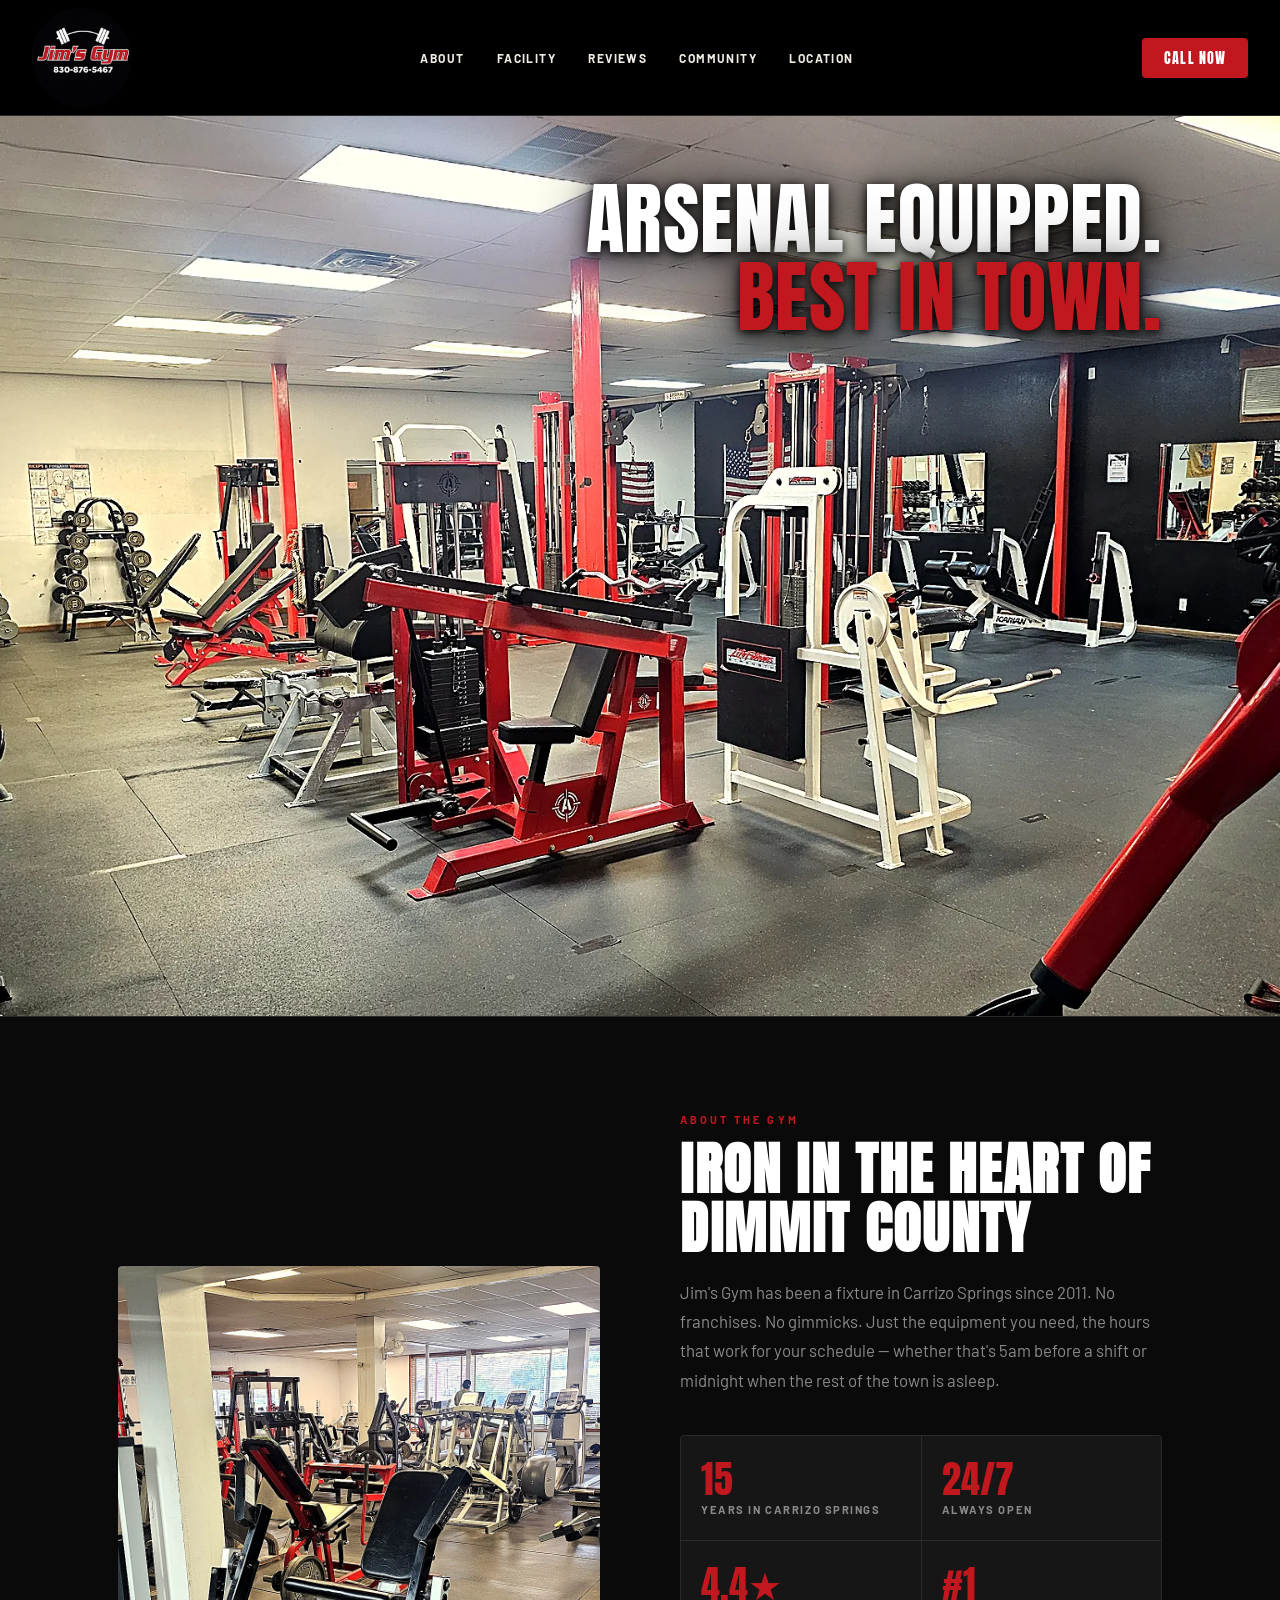
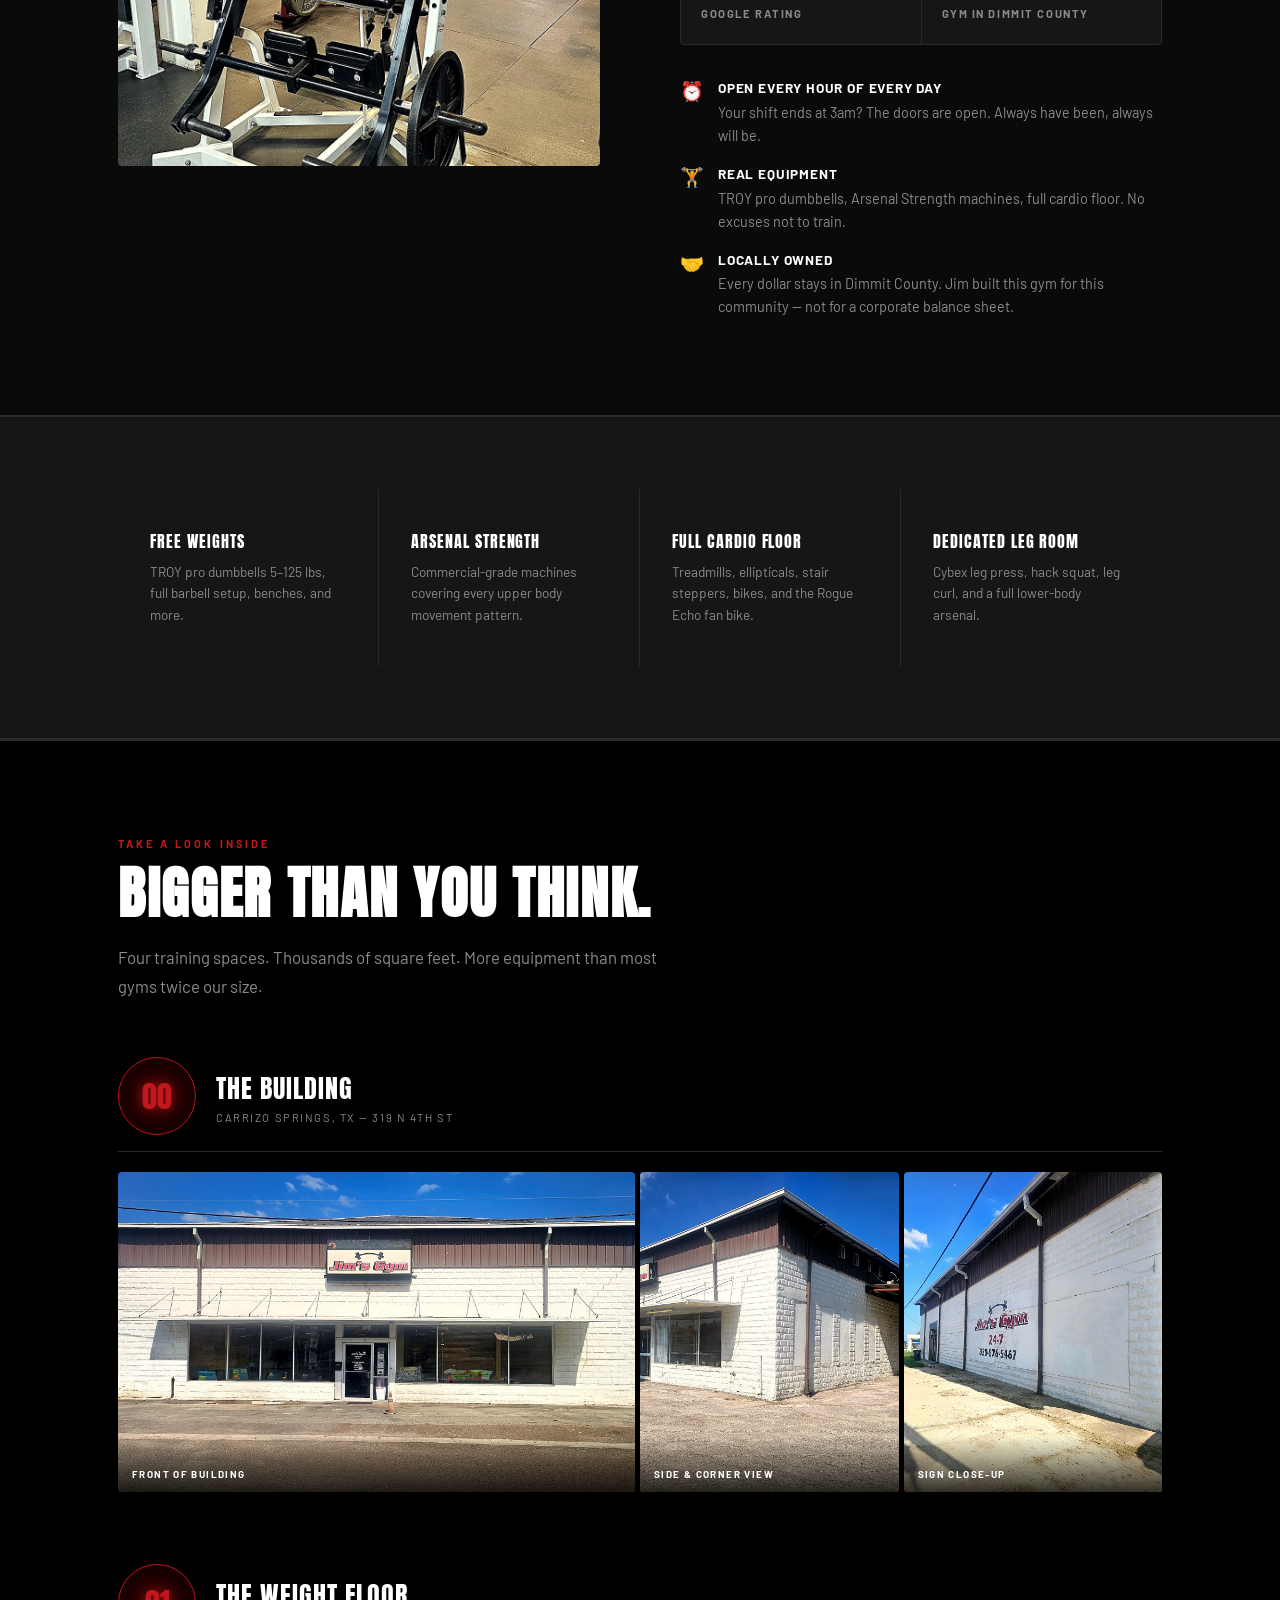
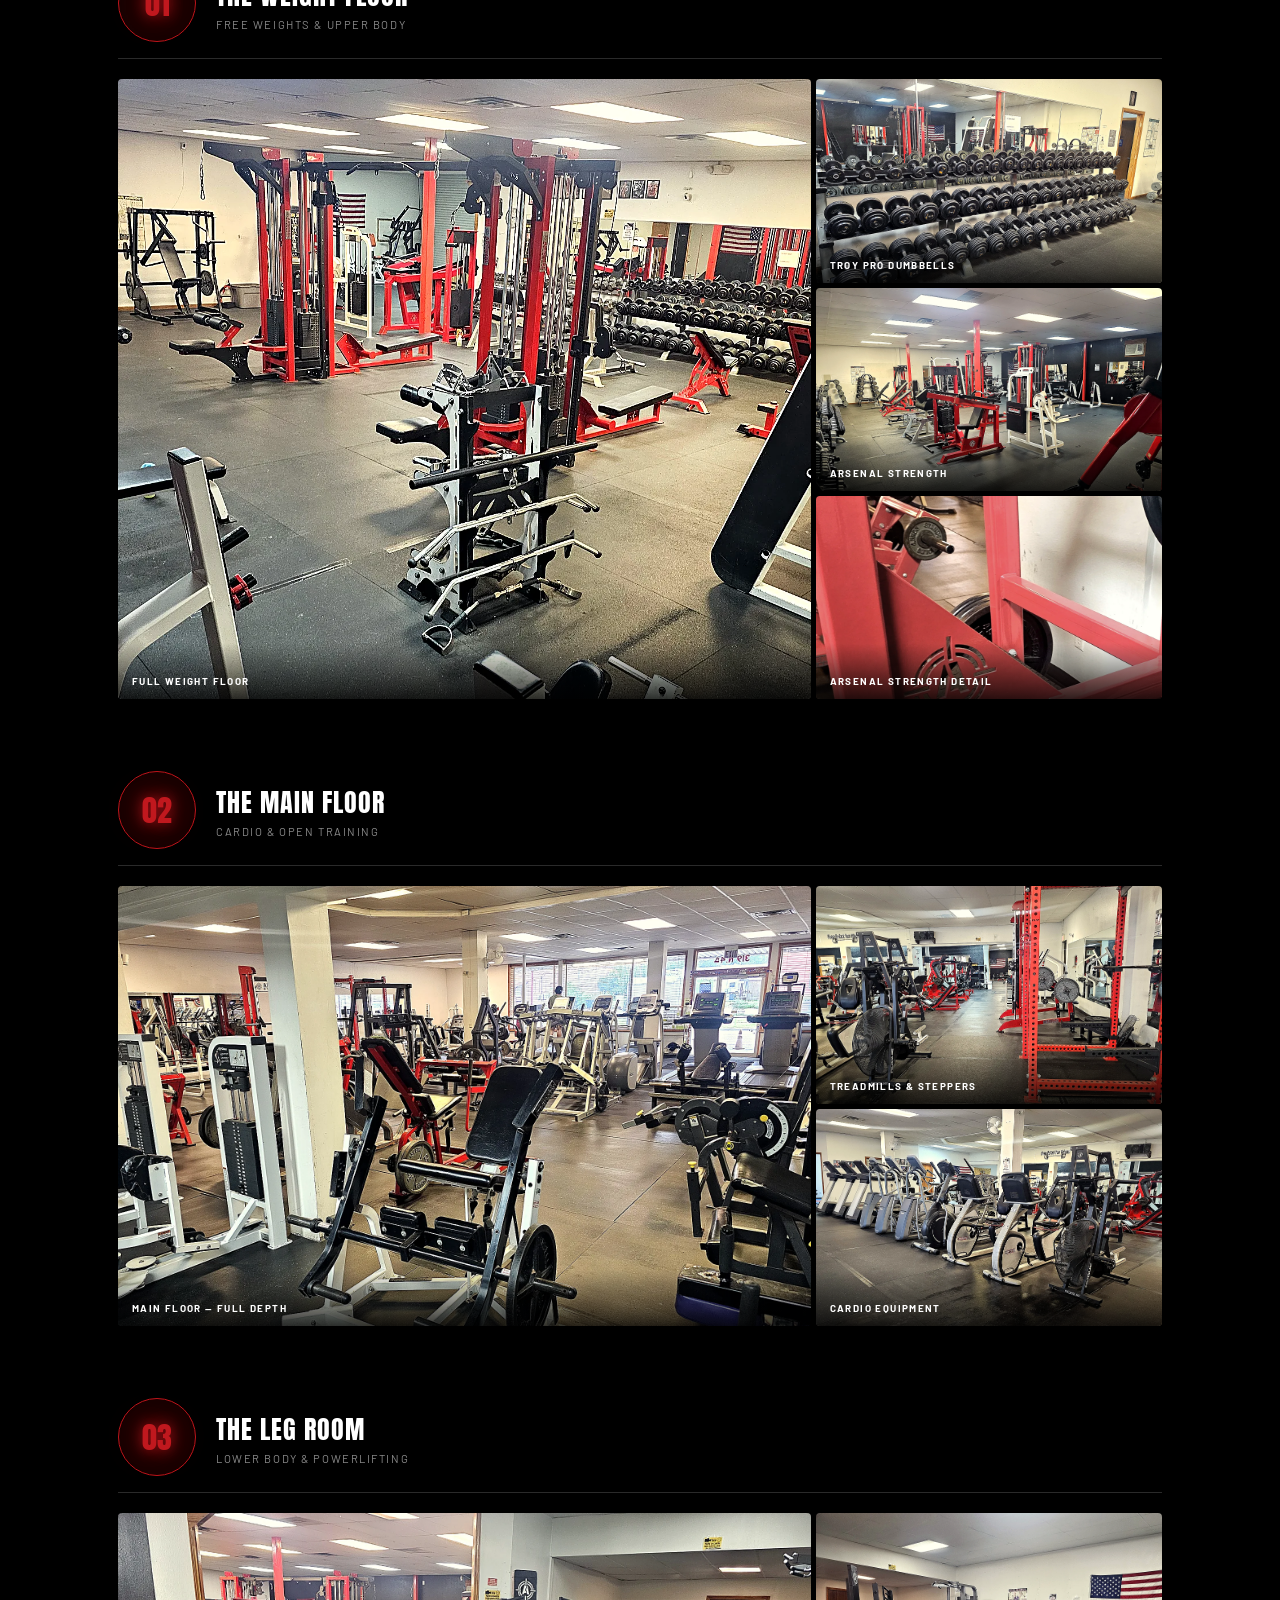
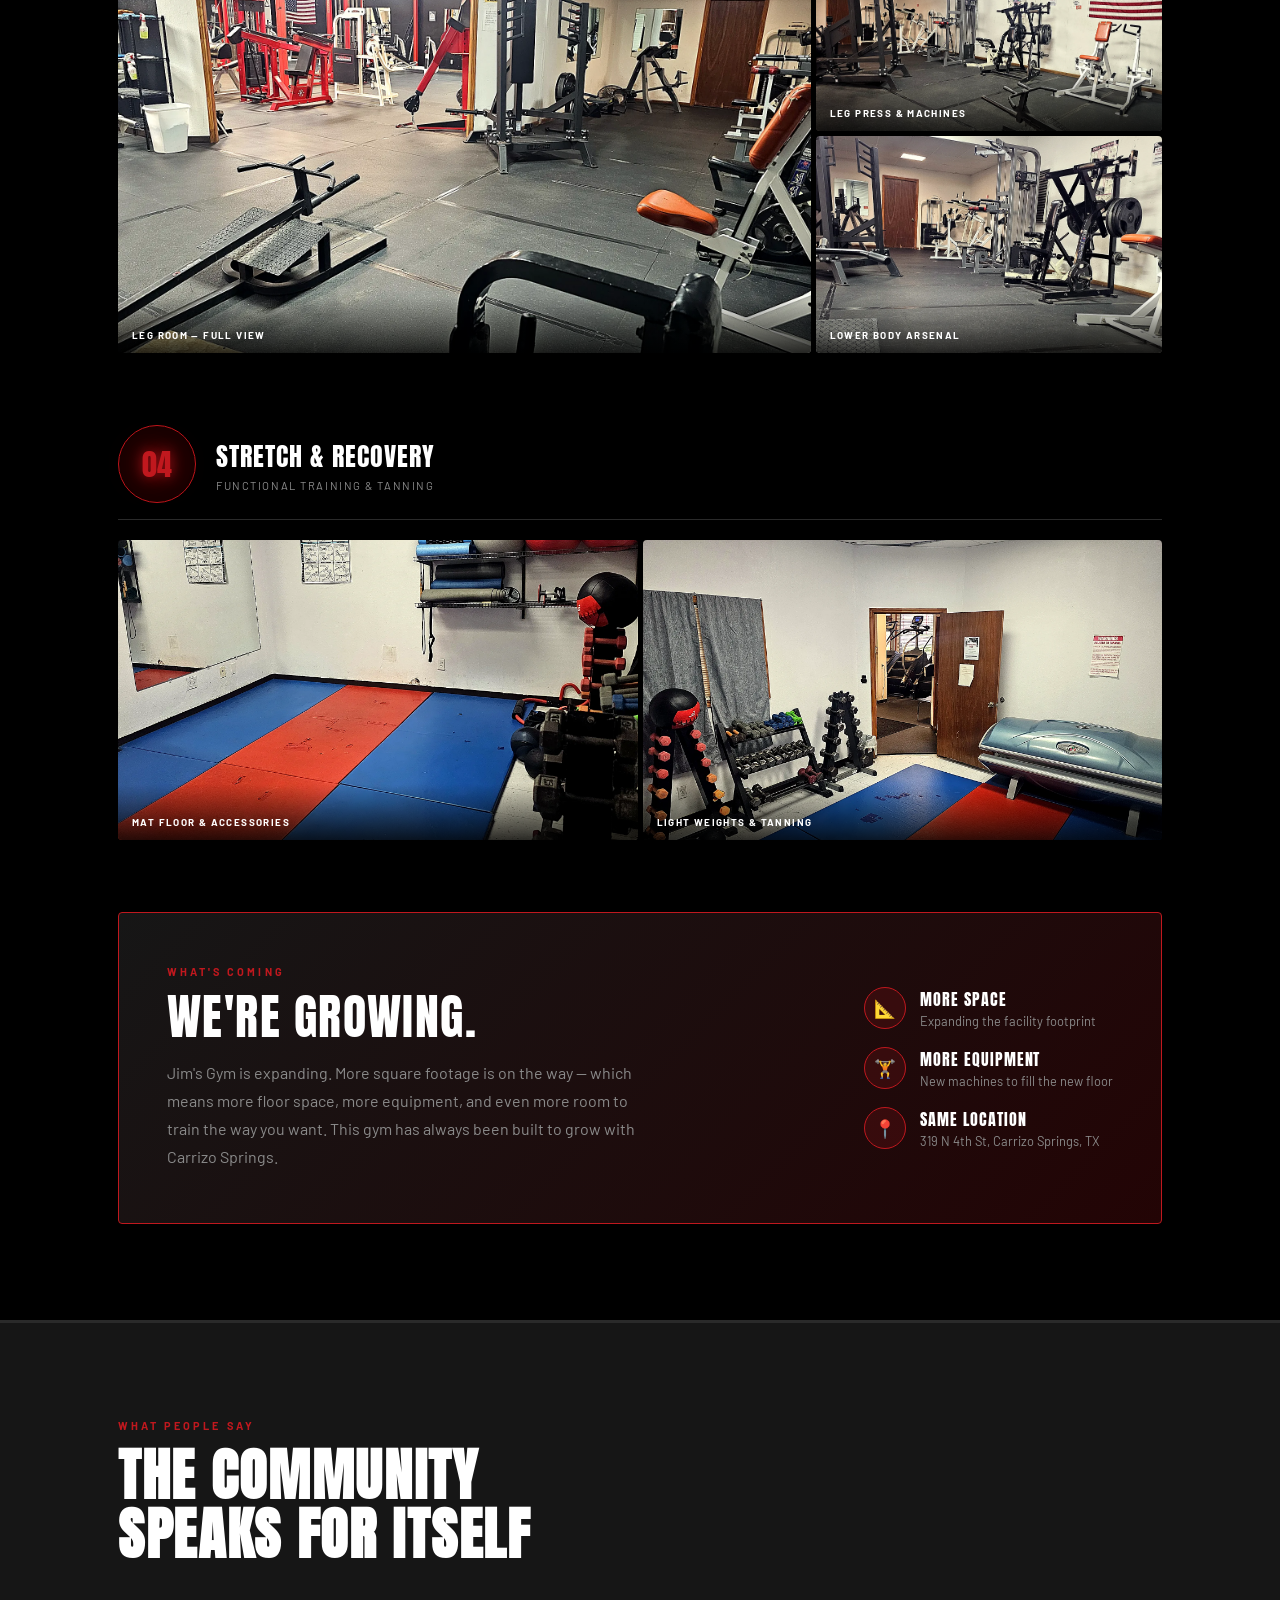
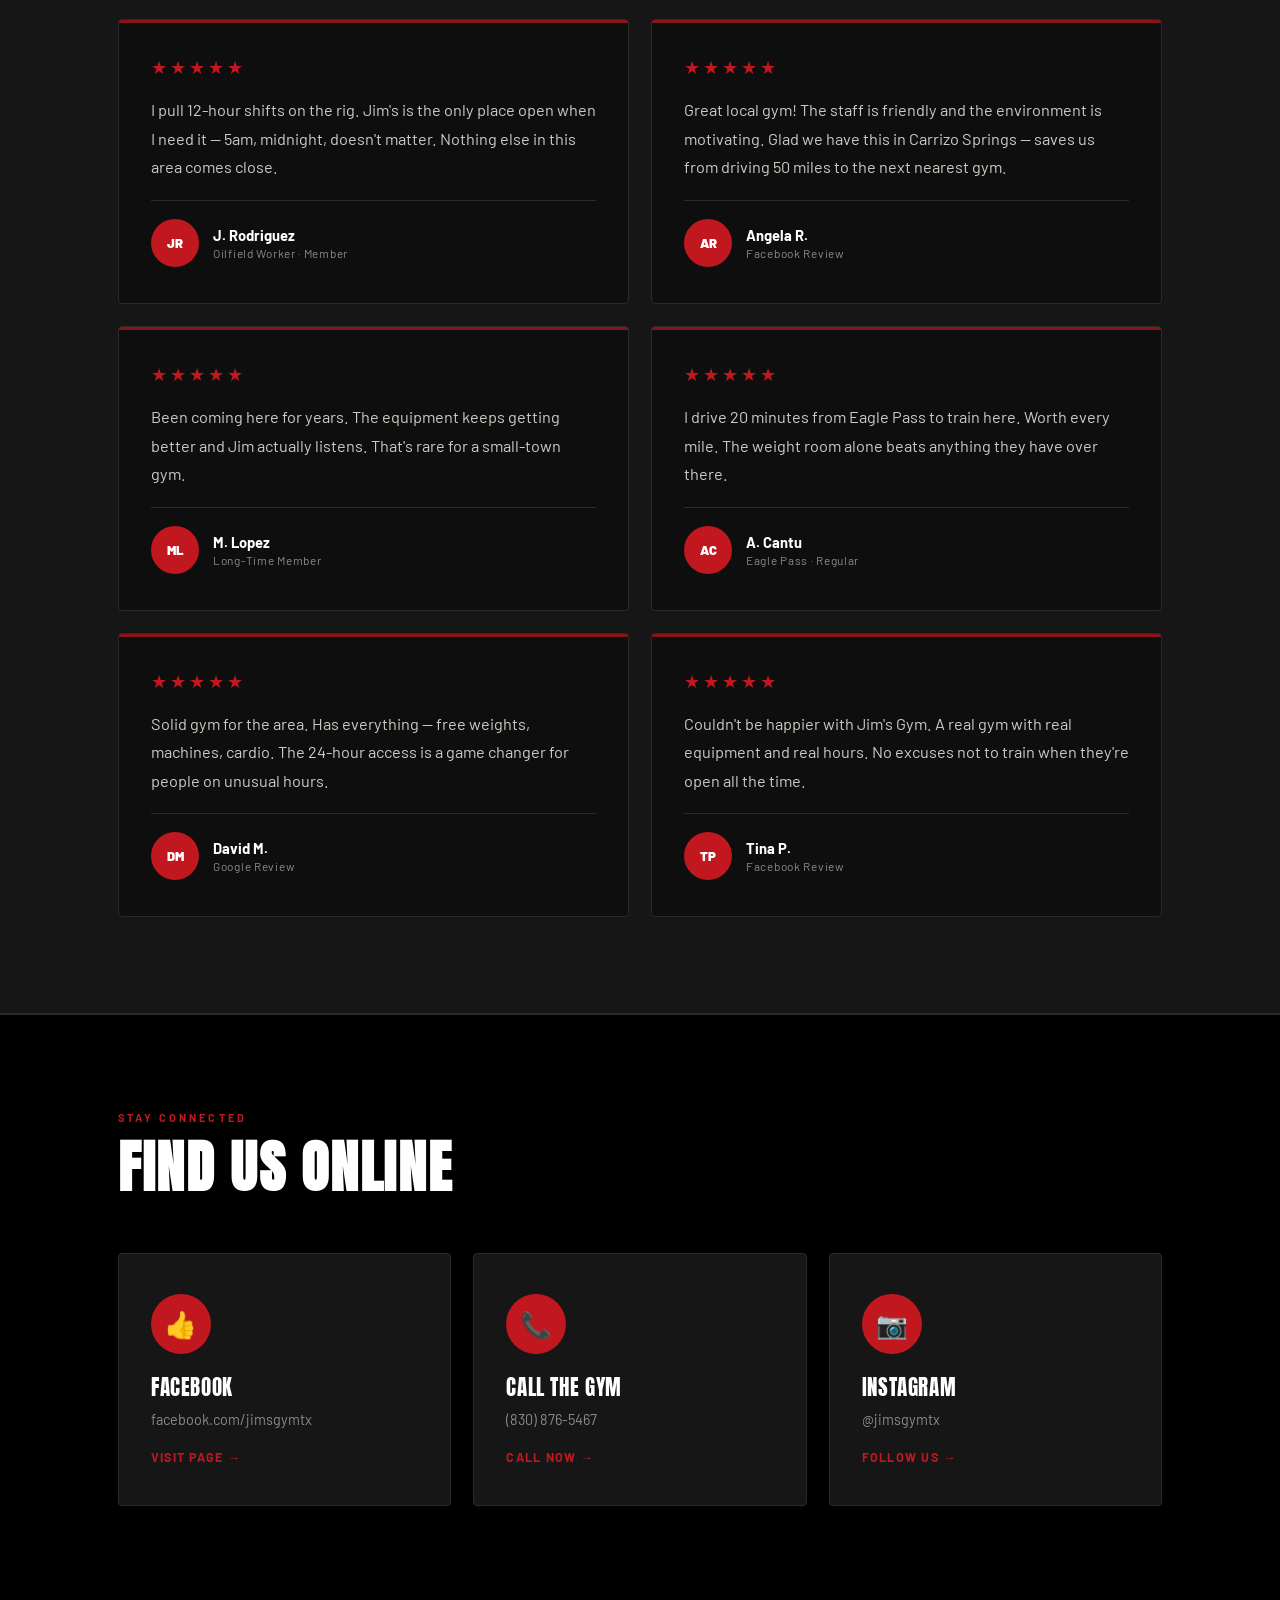
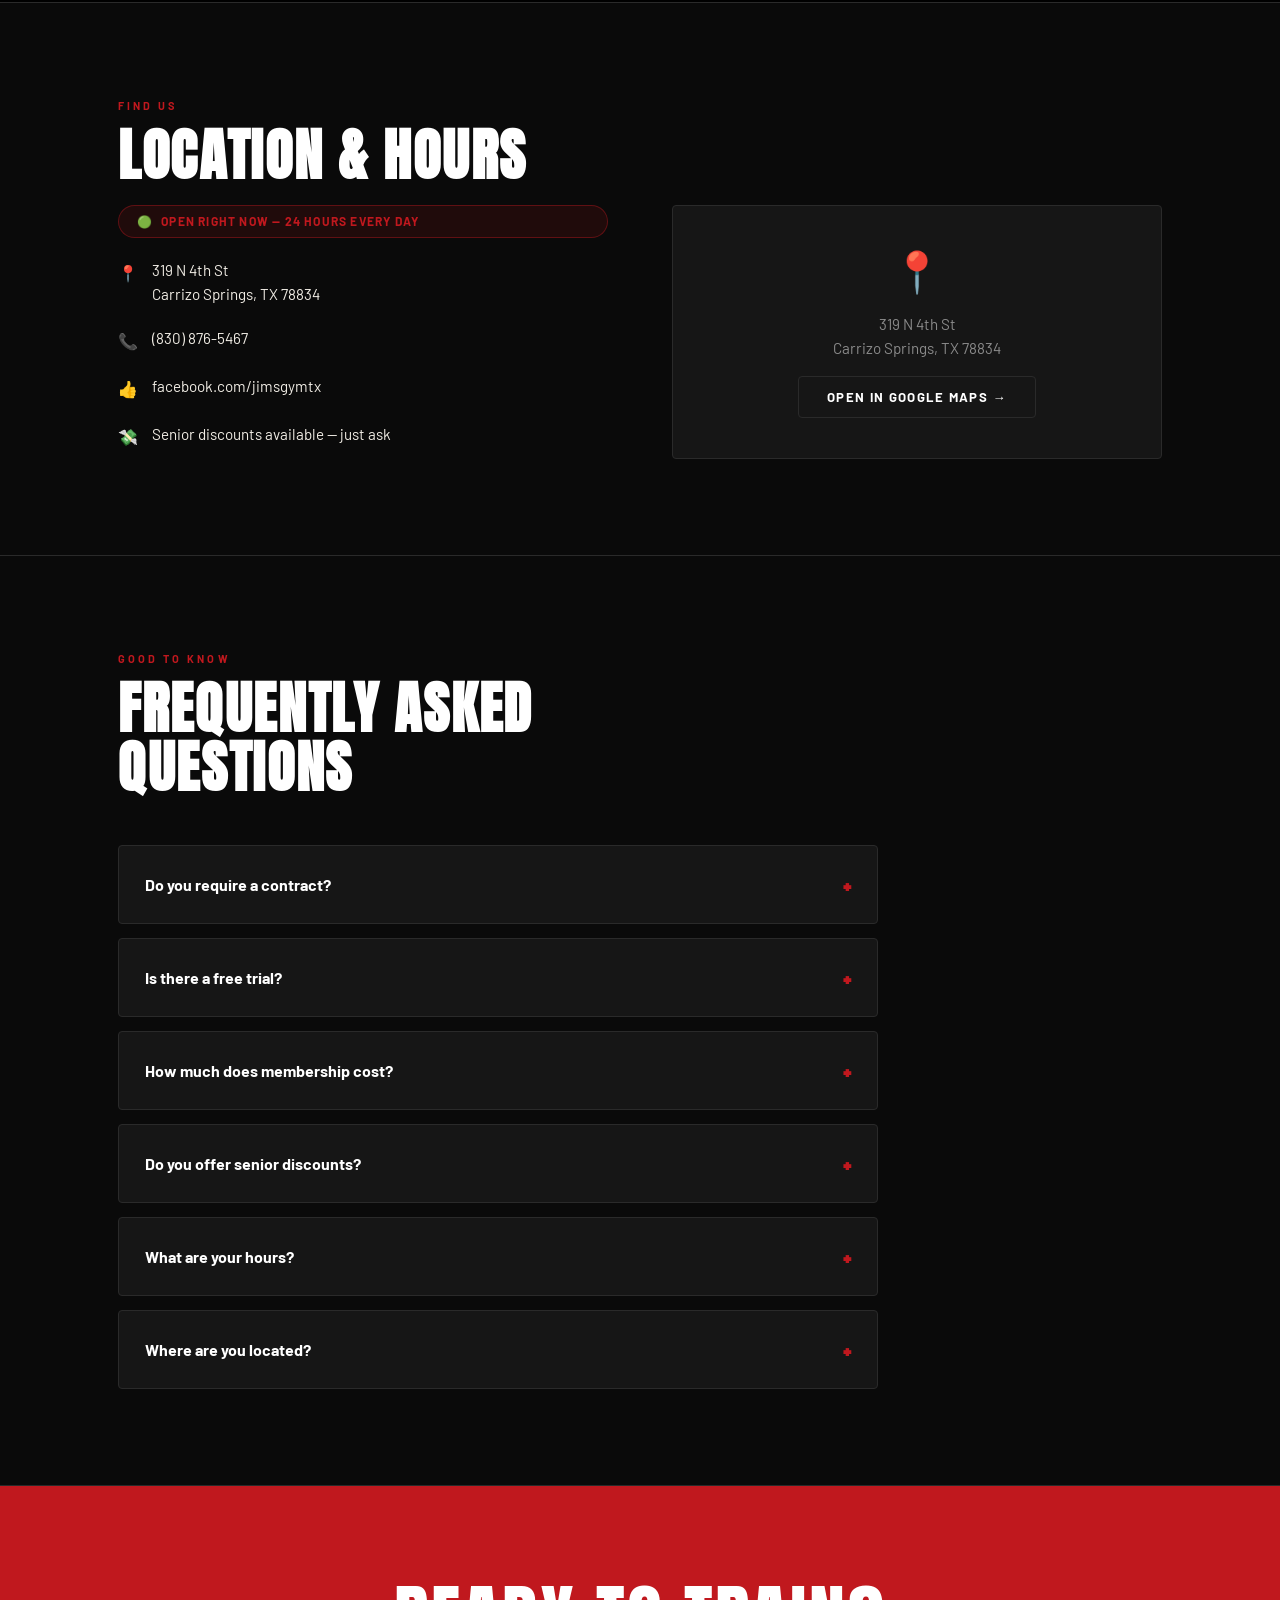
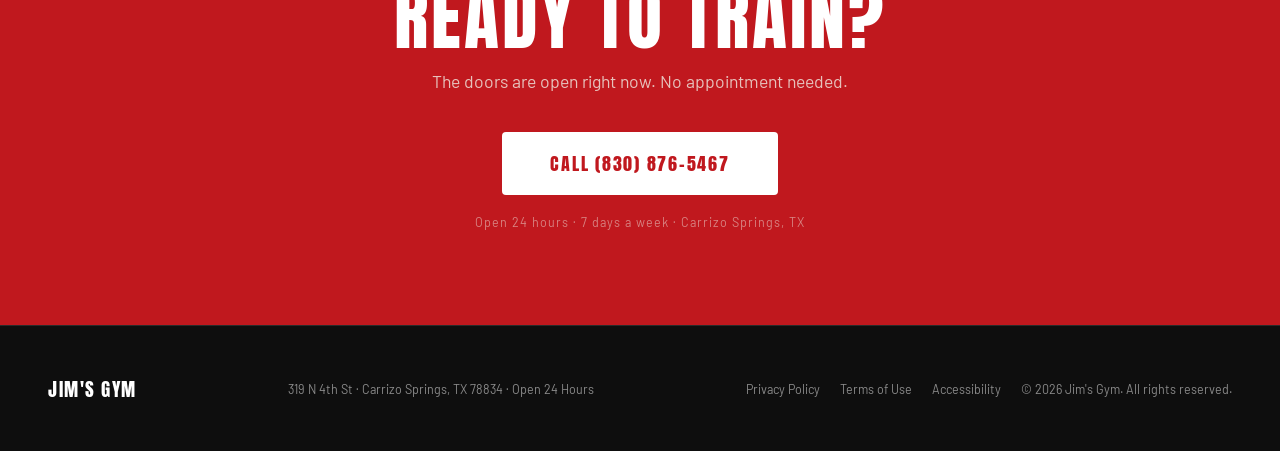
==== commit 6f2ea034: "update" ====
--- a/index.html
+++ b/index.html
@@ -79,7 +79,7 @@
 <!-- HERO -->
 <section class="hero">
   <div class="hero-bg">
-    <img src="images/arsenal_logo_detail.webp" alt="Arsenal Strength equipment detail at Jim's Gym, Carrizo Springs TX" fetchpriority="high">
+    <img src="images/arsenal_machines.webp" alt="Arsenal Strength machines at Jim's Gym, Carrizo Springs TX" fetchpriority="high">
   </div>
   <div class="hero-content">
     <div class="hero-title">Arsenal Equipped.<br><span>Best In Town.</span></div>
@@ -198,8 +198,8 @@
       <span class="room-num">01</span>
       <div><div class="room-name">The Weight Floor</div><div class="room-sub">Free Weights &amp; Upper Body</div></div>
     </div>
-    <div class="photo-grid-3">
-      <div class="photo span2" onclick="openLightbox(this)">
+    <div class="photo-grid-4">
+      <div class="photo span3" onclick="openLightbox(this)">
         <img src="images/wide_room_hero.webp" alt="Weight floor full view" loading="lazy">
         <div class="photo-cap">Full Weight Floor</div>
       </div>
@@ -210,6 +210,10 @@
       <div class="photo" onclick="openLightbox(this)">
         <img src="images/arsenal_machines.webp" alt="Arsenal Strength machines" loading="lazy">
         <div class="photo-cap">Arsenal Strength</div>
+      </div>
+      <div class="photo" onclick="openLightbox(this)">
+        <img src="images/arsenal_logo_detail.webp" alt="Arsenal Strength logo detail" loading="lazy">
+        <div class="photo-cap">Arsenal Strength Detail</div>
       </div>
     </div>
   </div>
--- a/styles.css
+++ b/styles.css
@@ -190,9 +190,11 @@
 .room-name { font-family: 'Anton', sans-serif; font-size: 1.6rem; text-transform: uppercase; letter-spacing: .04em; color: var(--cream); }
 .room-sub { font-size: .7rem; color: var(--silver); letter-spacing: .14em; text-transform: uppercase; margin-top: 4px; }
 .photo-grid-3 { display: grid; grid-template-columns: 2fr 1fr; grid-template-rows: 1fr 1fr; gap: 5px; height: 440px; }
+.photo-grid-4 { display: grid; grid-template-columns: 2fr 1fr; grid-template-rows: repeat(3, 1fr); gap: 5px; height: 620px; }
 .photo-grid-2 { display: grid; grid-template-columns: 1fr 1fr; gap: 5px; height: 300px; }
 .photo { position: relative; overflow: hidden; border-radius: var(--radius); background: var(--iron); cursor: zoom-in; }
 .photo.span2 { grid-row: 1 / 3; }
+.photo.span3 { grid-row: 1 / 4; }
 .photo img { width: 100%; height: 100%; object-fit: cover; object-position: center; display: block; transition: transform .5s ease; }
 .photo:hover img { transform: scale(1.04); }
 .photo-cap {
@@ -212,6 +214,9 @@
   .photo-grid-3 { grid-template-columns: 1fr 1fr; grid-template-rows: auto; height: auto; }
   .photo.span2 { grid-column: 1 / 3; grid-row: 1; height: 220px; }
   .photo-grid-3 .photo:not(.span2) { height: 160px; }
+  .photo-grid-4 { grid-template-columns: 1fr 1fr; grid-template-rows: auto; height: auto; }
+  .photo.span3 { grid-column: 1 / 3; grid-row: 1; height: 220px; }
+  .photo-grid-4 .photo:not(.span3) { height: 160px; }
   .photo-grid-2 { height: auto; }
   .photo-grid-2 .photo { height: 180px; }
   .outside-grid { grid-template-columns: 1fr 1fr; height: auto; }
@@ -220,8 +225,8 @@
   .tour-header, .tour-room { padding-left: 24px; padding-right: 24px; }
 }
 @media (max-width: 480px) {
-  .photo-grid-3, .photo-grid-2, .outside-grid { grid-template-columns: 1fr; }
-  .photo.span2, .outside-grid > *:first-child { grid-column: 1; }
+  .photo-grid-3, .photo-grid-2, .photo-grid-4, .outside-grid { grid-template-columns: 1fr; }
+  .photo.span2, .photo.span3, .outside-grid > *:first-child { grid-column: 1; }
 }
 
 /* ── EXPANSION BANNER ── */
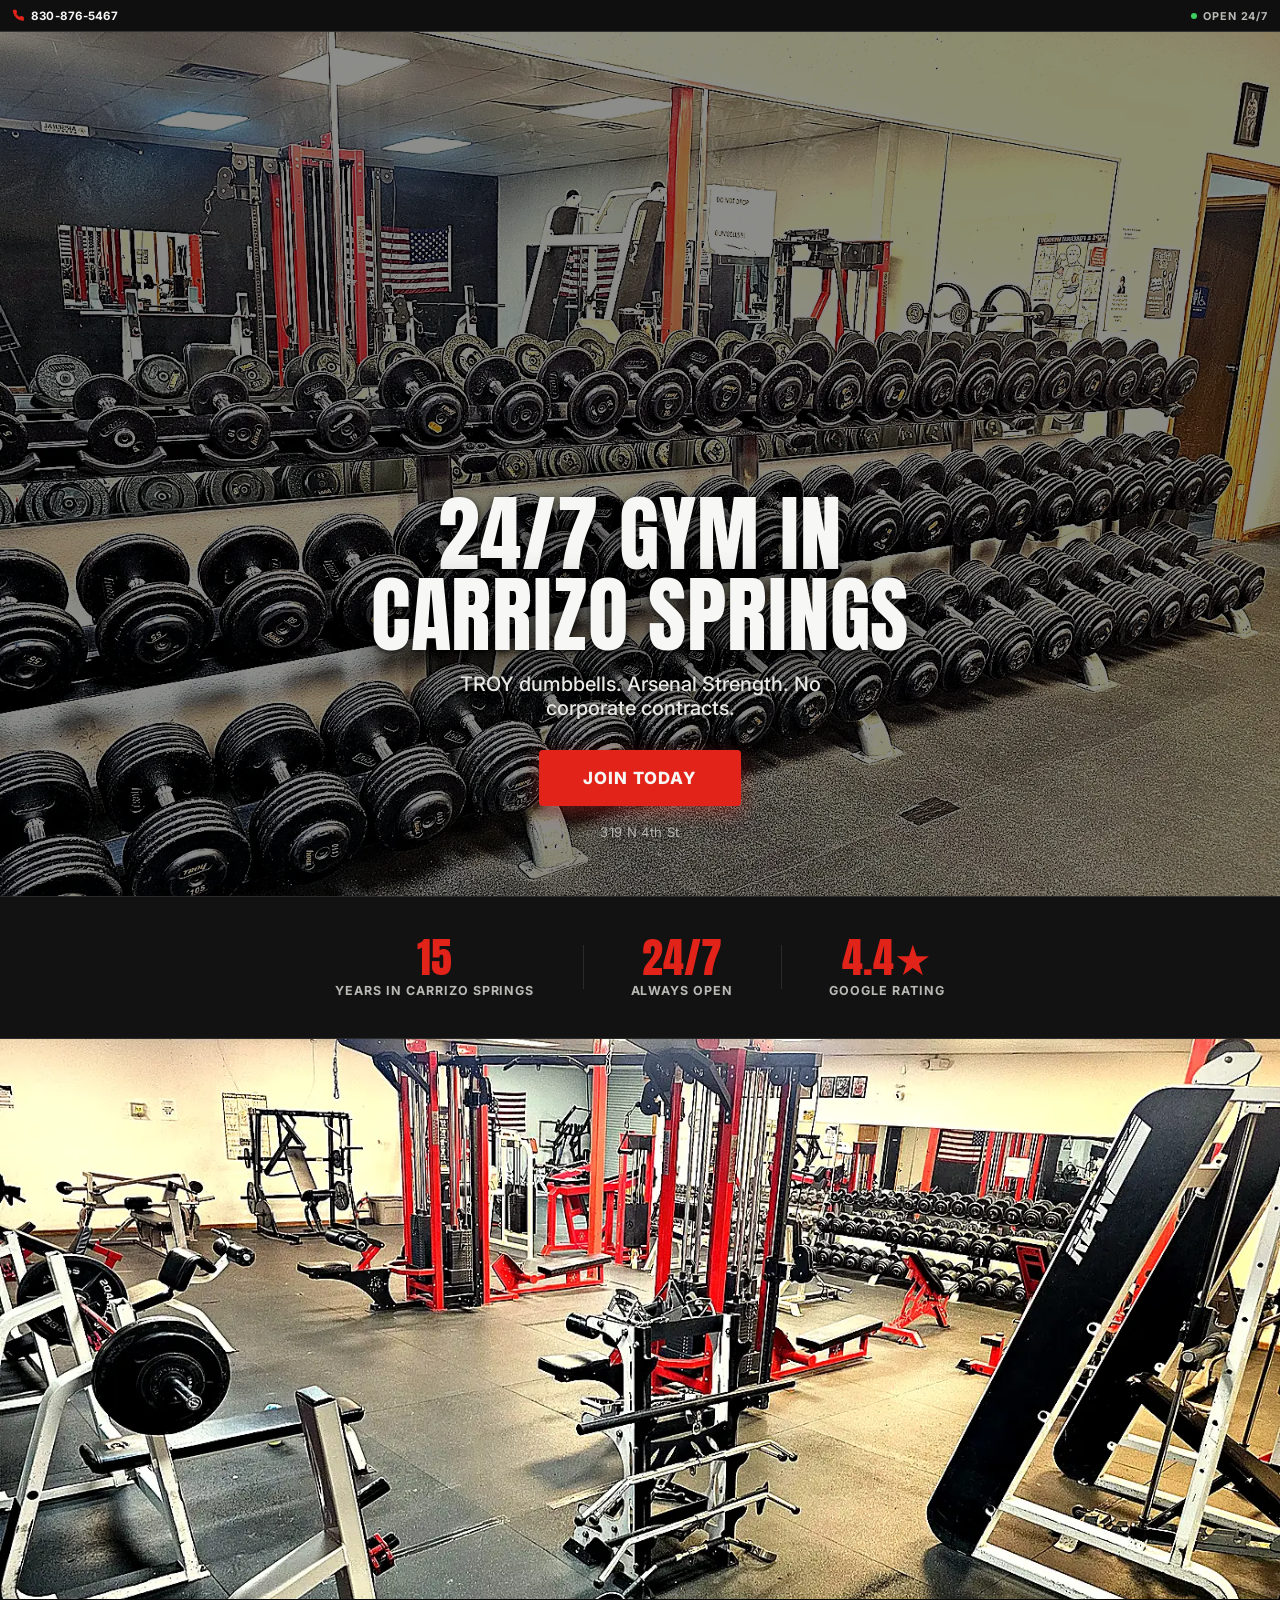
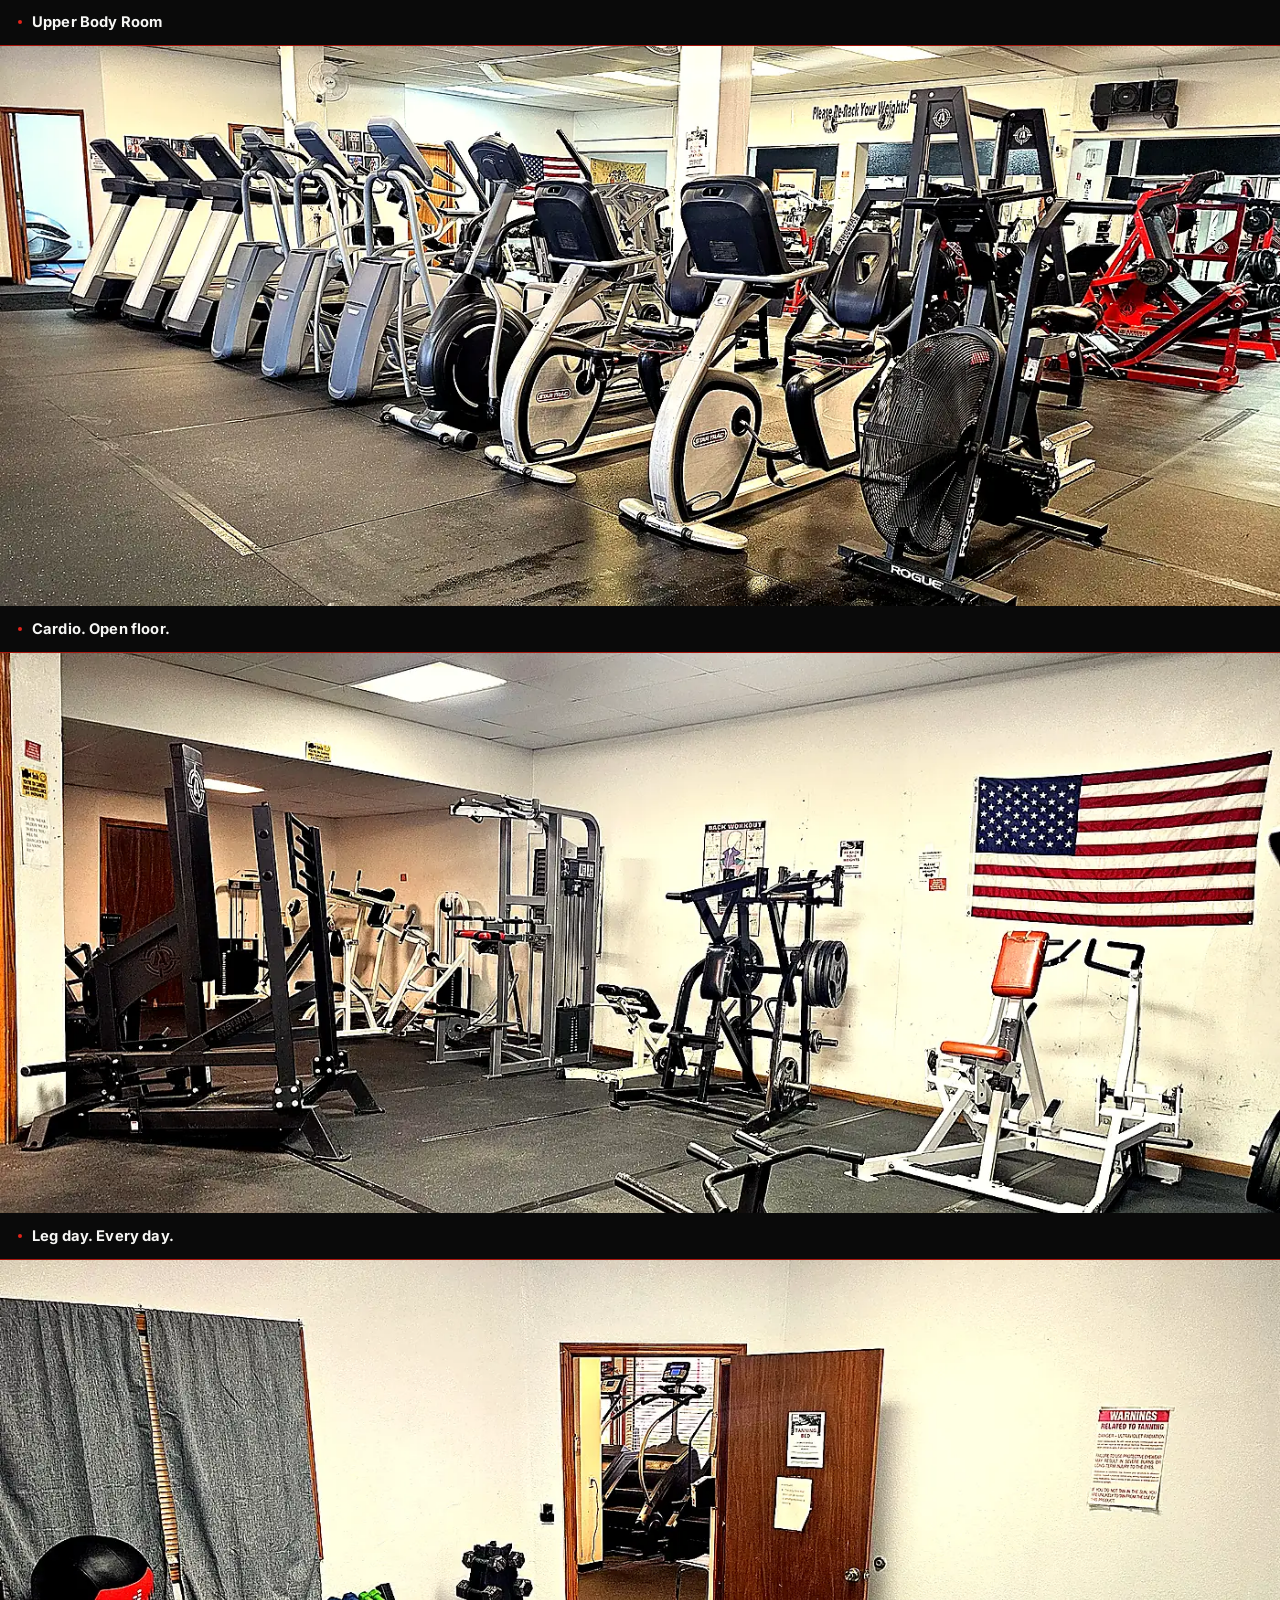
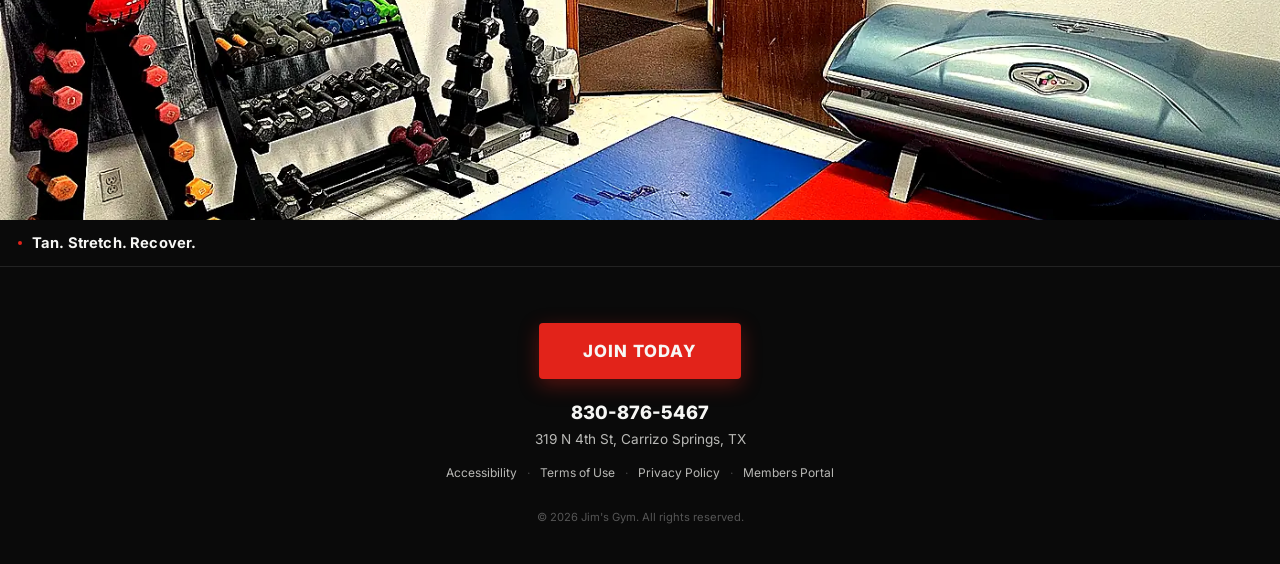
==== commit cc0e6f7d: "updated to make the page more simple" ====
--- a/index.html
+++ b/index.html
@@ -5,37 +5,31 @@
 <meta name="viewport" content="width=device-width, initial-scale=1.0">
 <meta http-equiv="X-UA-Compatible" content="IE=edge">
 
-<!-- Primary SEO -->
-<title>Jim's Gym | 24-Hour Gym in Carrizo Springs, TX | Dimmit County</title>
-<meta name="description" content="Jim's Gym is Carrizo Springs' only 24-hour gym. Open every day for oilfield workers, athletes, and anyone serious about fitness. Free weights, cardio, and more at 319 N 4th St. Call (830) 876-5467.">
-<meta name="keywords" content="gym Carrizo Springs TX, 24 hour gym Dimmit County, Jim's Gym, oilfield gym Texas, fitness center Carrizo Springs, gym Eagle Pass area, weightlifting Carrizo Springs, TROY dumbbells gym Texas">
-<meta name="author" content="Jim's Gym">
+<title>Jim's Gym | 24/7 Gym in Carrizo Springs, TX</title>
+<meta name="description" content="Jim's Gym is Carrizo Springs' only 24/7 gym. TROY dumbbells, Arsenal Strength equipment, no corporate contracts. 319 N 4th St. Call (830) 876-5467.">
 <meta name="robots" content="index, follow">
-<link rel="canonical" href="https://hungbuilds.github.io/JimsGymSouthTexas">
+<link rel="canonical" href="https://jimsgymtx.com">
 
-<!-- Open Graph -->
 <meta property="og:type" content="local.business">
-<meta property="og:title" content="Jim's Gym | 24-Hour Gym in Carrizo Springs, TX">
-<meta property="og:description" content="Open 24/7 for oilfield workers and serious lifters in Dimmit County. Free weights, cardio, and a real community at 319 N 4th St, Carrizo Springs, TX.">
-<meta property="og:url" content="https://hungbuilds.github.io/JimsGymSouthTexas">
+<meta property="og:title" content="Jim's Gym | 24/7 Gym in Carrizo Springs, TX">
+<meta property="og:description" content="TROY dumbbells. Arsenal Strength. No corporate contracts. Open 24/7 at 319 N 4th St, Carrizo Springs, TX.">
+<meta property="og:url" content="https://jimsgymtx.com">
 <meta property="og:site_name" content="Jim's Gym">
-<meta property="og:image" content="https://hungbuilds.github.io/JimsGymSouthTexas/images/wide_room_hero.webp">
 <meta property="og:locale" content="en_US">
 
-<!-- Twitter Card -->
-<meta name="twitter:card" content="summary_large_image">
-<meta name="twitter:title" content="Jim's Gym | 24-Hour Gym in Carrizo Springs, TX">
-<meta name="twitter:description" content="Open 24/7 in Carrizo Springs, TX. Free weights, TROY dumbbells, cardio, and a gym built for people who work hard.">
-<meta name="twitter:image" content="https://hungbuilds.github.io/JimsGymSouthTexas/images/wide_room_hero.webp">
+<meta name="twitter:card" content="summary">
+<meta name="twitter:title" content="Jim's Gym | 24/7 Gym in Carrizo Springs, TX">
+<meta name="twitter:description" content="Open 24/7. TROY dumbbells, Arsenal Strength, no corporate contracts. Call (830) 876-5467.">
 
-<!-- Schema -->
+<link rel="icon" type="image/png" href="images/favicon.png">
+
 <script type="application/ld+json">
 {
   "@context": "https://schema.org",
   "@type": "HealthClub",
   "name": "Jim's Gym",
-  "description": "24-hour gym in Carrizo Springs, TX serving Dimmit County, oilfield workers, and serious lifters.",
-  "url": "https://hungbuilds.github.io/JimsGymSouthTexas",
+  "description": "24/7 gym in Carrizo Springs, TX. TROY dumbbells, Arsenal Strength equipment, no corporate contracts.",
+  "url": "https://jimsgymtx.com",
   "telephone": "+18308765467",
   "address": {
     "@type": "PostalAddress",
@@ -55,448 +49,96 @@
 
 <link rel="preconnect" href="https://fonts.googleapis.com">
 <link rel="preconnect" href="https://fonts.gstatic.com" crossorigin>
-<link href="https://fonts.googleapis.com/css2?family=Anton&family=Barlow:ital,wght@0,400;0,600;0,700;0,900;1,400&display=swap" rel="stylesheet">
-<link rel="preload" as="image" href="images/wide_room_hero.webp" fetchpriority="high">
+<link href="https://fonts.googleapis.com/css2?family=Anton&family=Inter:wght@500;700;800&display=swap" rel="stylesheet">
+
 <link rel="stylesheet" href="styles.css">
 </head>
 <body>
 
-<!-- NAV -->
-<nav class="nav" aria-label="Main navigation">
-  <div class="nav-logo">
-    <a href="index.html"><img src="images/logo.png" alt="Jim's Gym"></a>
-  </div>
-  <ul class="nav-links">
-    <li><a href="#about">About</a></li>
-    <li><a href="#facility">Facility</a></li>
-    <li><a href="#reviews">Reviews</a></li>
-    <li><a href="about.html">Community</a></li>
-    <li><a href="#location">Location</a></li>
-  </ul>
-  <a href="tel:8308765467" class="nav-cta">Call Now</a>
-</nav>
+<!-- ROTATE BAR (device tilt) -->
+<div id="rotateBar" aria-hidden="true"></div>
+
+<!-- TOP BAR -->
+<div class="topbar" role="banner">
+  <a class="topbar-phone" href="tel:8308765467" aria-label="Call Jim's Gym at 830-876-5467">
+    <svg viewBox="0 0 24 24" aria-hidden="true"><path d="M22 16.92v3a2 2 0 0 1-2.18 2 19.79 19.79 0 0 1-8.63-3.07A19.5 19.5 0 0 1 4.5 12.07 19.79 19.79 0 0 1 1.5 3.41 2 2 0 0 1 3.5 1.25h3a2 2 0 0 1 2 1.72c.127.96.362 1.903.7 2.81a2 2 0 0 1-.45 2.11L7.91 8.77a16 16 0 0 0 6 6l1.27-1.27a2 2 0 0 1 2.11-.45c.907.338 1.85.573 2.81.7a2 2 0 0 1 1.72 2.03z"/></svg>
+    830-876-5467
+  </a>
+  <div class="topbar-status"><span class="status-dot" aria-hidden="true"></span>Open 24/7</div>
+</div>
 
 <!-- HERO -->
-<section class="hero">
+<section class="hero" aria-label="Jim's Gym">
   <div class="hero-bg">
-    <img src="images/arsenal_machines.webp" alt="Arsenal Strength machines at Jim's Gym, Carrizo Springs TX" fetchpriority="high">
+    <img src="images/hero-weight-floor.webp" alt="Weight room at Jim's Gym with dumbbell rack and American flag reflected in the mirror">
   </div>
-  <div class="hero-content">
-    <div class="hero-title">Arsenal Equipped.<br><span>Best In Town.</span></div>
+  <h1 class="hero-headline">24/7 Gym in<br>Carrizo Springs</h1>
+  <p class="hero-sub">TROY dumbbells. Arsenal Strength. No corporate contracts.</p>
+  <a class="hero-cta" href="tel:8308765467">Join Today</a>
+  <p class="hero-address">319 N 4th St</p>
+</section>
+
+<!-- STATS -->
+<section class="stats" aria-label="Jim's Gym at a glance">
+  <div class="stat">
+    <div class="stat-num">15</div>
+    <div class="stat-label">Years in Carrizo Springs</div>
+  </div>
+  <div class="stat">
+    <div class="stat-num">24/7</div>
+    <div class="stat-label">Always Open</div>
+  </div>
+  <div class="stat">
+    <div class="stat-num">4.4★</div>
+    <div class="stat-label">Google Rating</div>
   </div>
 </section>
 
-<hr class="rule">
-
-<!-- ABOUT -->
-<section class="section" id="about">
-  <div class="about-split">
-    <div class="about-image">
-      <img src="images/main_room_back_depth.webp" alt="Jim's Gym main floor showing full depth of the facility">
+<!-- PHOTO SECTIONS -->
+<section class="rooms" aria-label="Inside Jim's Gym">
+  <div class="room">
+    <div class="room-media">
+      <img class="room-img" src="images/weight-floor.webp" alt="Weight floor at Jim's Gym with power racks and dumbbells">
     </div>
-    <div>
-      <div class="eyebrow">About the Gym</div>
-      <h2 class="section-title">Iron in the Heart of<br>Dimmit County</h2>
-      <p class="section-body">Jim's Gym has been a fixture in Carrizo Springs since 2011. No franchises. No gimmicks. Just the equipment you need, the hours that work for your schedule — whether that's 5am before a shift or midnight when the rest of the town is asleep.</p>
-      <div class="about-stats">
-        <div class="about-stat">
-          <div class="about-stat-num">15</div>
-          <div class="about-stat-label">Years in Carrizo Springs</div>
-        </div>
-        <div class="about-stat">
-          <div class="about-stat-num">24/7</div>
-          <div class="about-stat-label">Always Open</div>
-        </div>
-        <div class="about-stat">
-          <div class="about-stat-num">4.4★</div>
-          <div class="about-stat-label">Google Rating</div>
-        </div>
-        <div class="about-stat">
-          <div class="about-stat-num">#1</div>
-          <div class="about-stat-label">Gym in Dimmit County</div>
-        </div>
-      </div>
-      <div class="about-pillars">
-        <div class="pillar">
-          <span class="pillar-icon">⏰</span>
-          <div class="pillar-text"><strong>Open Every Hour of Every Day</strong>Your shift ends at 3am? The doors are open. Always have been, always will be.</div>
-        </div>
-        <div class="pillar">
-          <span class="pillar-icon">🏋️</span>
-          <div class="pillar-text"><strong>Real Equipment</strong>TROY pro dumbbells, Arsenal Strength machines, full cardio floor. No excuses not to train.</div>
-        </div>
-        <div class="pillar">
-          <span class="pillar-icon">🤝</span>
-          <div class="pillar-text"><strong>Locally Owned</strong>Every dollar stays in Dimmit County. Jim built this gym for this community — not for a corporate balance sheet.</div>
-        </div>
-      </div>
+    <div class="room-caption">Upper Body Room</div>
+  </div>
+  <div class="room">
+    <div class="room-media">
+      <img class="room-img" src="images/main-floor.webp" alt="Main floor cardio equipment at Jim's Gym">
     </div>
+    <div class="room-caption">Cardio. Open floor.</div>
+  </div>
+  <div class="room">
+    <div class="room-media">
+      <img class="room-img" src="images/leg-room.webp" alt="Leg room at Jim's Gym with squat rack and leg press equipment">
+    </div>
+    <div class="room-caption">Leg day. Every day.</div>
+  </div>
+  <div class="room">
+    <div class="room-media">
+      <img class="room-img" src="images/tan-stretch.webp" alt="Tanning and stretch room at Jim's Gym">
+    </div>
+    <div class="room-caption">Tan. Stretch. Recover.</div>
   </div>
 </section>
 
-<hr class="rule">
-
-<!-- FEATURES STRIP -->
-<div class="features-bg">
-  <div class="section section-sm">
-    <div class="features-grid">
-      <div class="feature">
-        <div class="feature-title">Free Weights</div>
-        <div class="feature-desc">TROY pro dumbbells 5–125 lbs, full barbell setup, benches, and more.</div>
-      </div>
-      <div class="feature">
-        <div class="feature-title">Arsenal Strength</div>
-        <div class="feature-desc">Commercial-grade machines covering every upper body movement pattern.</div>
-      </div>
-      <div class="feature">
-        <div class="feature-title">Full Cardio Floor</div>
-        <div class="feature-desc">Treadmills, ellipticals, stair steppers, bikes, and the Rogue Echo fan bike.</div>
-      </div>
-      <div class="feature">
-        <div class="feature-title">Dedicated Leg Room</div>
-        <div class="feature-desc">Cybex leg press, hack squat, leg curl, and a full lower-body arsenal.</div>
-      </div>
-    </div>
+<!-- FOOTER CTA -->
+<footer class="footer" aria-label="Contact Jim's Gym">
+  <a class="footer-cta" href="tel:8308765467">Join Today</a>
+  <a class="footer-phone" href="tel:8308765467">830-876-5467</a>
+  <div class="footer-address">319 N 4th St, Carrizo Springs, TX</div>
+  <div class="footer-legal">
+    <a href="accessibility.html">Accessibility</a>
+    <span class="sep">·</span>
+    <a href="terms.html">Terms of Use</a>
+    <span class="sep">·</span>
+    <a href="privacy.html">Privacy Policy</a>
+    <span class="sep">·</span>
+    <a href="members-portal.html">Members Portal</a>
   </div>
-</div>
-
-<hr class="rule">
-
-<!-- FACILITY TOUR -->
-<div class="tour-bg" id="facility">
-  <div class="tour-header">
-    <div class="eyebrow">Take a Look Inside</div>
-    <h2 class="section-title">Bigger Than You Think.</h2>
-    <p class="section-body">Four training spaces. Thousands of square feet. More equipment than most gyms twice our size.</p>
-  </div>
-
-  <!-- Room 00: Outside -->
-  <div class="tour-room">
-    <div class="tour-room-label">
-      <span class="room-num">00</span>
-      <div><div class="room-name">The Building</div><div class="room-sub">Carrizo Springs, TX — 319 N 4th St</div></div>
-    </div>
-    <div class="outside-grid">
-      <div class="photo" onclick="openLightbox(this)">
-        <img src="images/front_of_building.webp" alt="Jim's Gym storefront, Carrizo Springs TX" loading="lazy">
-        <div class="photo-cap">Front of Building</div>
-      </div>
-      <div class="photo" onclick="openLightbox(this)">
-        <img src="images/building_side_angle.webp" alt="Jim's Gym building, side and corner view" loading="lazy">
-        <div class="photo-cap">Side &amp; Corner View</div>
-      </div>
-      <div class="photo" onclick="openLightbox(this)">
-        <img src="images/sign_closeup.webp" alt="Jim's Gym painted sign on exterior wall" loading="lazy">
-        <div class="photo-cap">Sign Close-Up</div>
-      </div>
-    </div>
-  </div>
-
-  <!-- Room 01 -->
-  <div class="tour-room">
-    <div class="tour-room-label">
-      <span class="room-num">01</span>
-      <div><div class="room-name">The Weight Floor</div><div class="room-sub">Free Weights &amp; Upper Body</div></div>
-    </div>
-    <div class="photo-grid-4">
-      <div class="photo span3" onclick="openLightbox(this)">
-        <img src="images/wide_room_hero.webp" alt="Weight floor full view" loading="lazy">
-        <div class="photo-cap">Full Weight Floor</div>
-      </div>
-      <div class="photo" onclick="openLightbox(this)">
-        <img src="images/dumbbell_rack.webp" alt="TROY pro dumbbells" loading="lazy">
-        <div class="photo-cap">TROY Pro Dumbbells</div>
-      </div>
-      <div class="photo" onclick="openLightbox(this)">
-        <img src="images/arsenal_machines.webp" alt="Arsenal Strength machines" loading="lazy">
-        <div class="photo-cap">Arsenal Strength</div>
-      </div>
-      <div class="photo" onclick="openLightbox(this)">
-        <img src="images/arsenal_logo_detail.webp" alt="Arsenal Strength logo detail" loading="lazy">
-        <div class="photo-cap">Arsenal Strength Detail</div>
-      </div>
-    </div>
-  </div>
-
-  <!-- Room 02 -->
-  <div class="tour-room">
-    <div class="tour-room-label">
-      <span class="room-num">02</span>
-      <div><div class="room-name">The Main Floor</div><div class="room-sub">Cardio &amp; Open Training</div></div>
-    </div>
-    <div class="photo-grid-3">
-      <div class="photo span2" onclick="openLightbox(this)">
-        <img src="images/main_room_back_depth.webp" alt="Main floor full depth" loading="lazy">
-        <div class="photo-cap">Main Floor — Full Depth</div>
-      </div>
-      <div class="photo" onclick="openLightbox(this)">
-        <img src="images/main_room_treadmill_row.webp" alt="Treadmills and steppers" loading="lazy">
-        <div class="photo-cap">Treadmills &amp; Steppers</div>
-      </div>
-      <div class="photo" onclick="openLightbox(this)">
-        <img src="images/main_room_cardio_wide.webp" alt="Cardio equipment" loading="lazy">
-        <div class="photo-cap">Cardio Equipment</div>
-      </div>
-    </div>
-  </div>
-
-  <!-- Room 03 -->
-  <div class="tour-room">
-    <div class="tour-room-label">
-      <span class="room-num">03</span>
-      <div><div class="room-name">The Leg Room</div><div class="room-sub">Lower Body &amp; Powerlifting</div></div>
-    </div>
-    <div class="photo-grid-3">
-      <div class="photo span2" onclick="openLightbox(this)">
-        <img src="images/leg_room_wide_doorway.webp" alt="Leg room full view" loading="lazy">
-        <div class="photo-cap">Leg Room — Full View</div>
-      </div>
-      <div class="photo" onclick="openLightbox(this)">
-        <img src="images/leg_room_flag_corner.webp" alt="Leg press machines" loading="lazy">
-        <div class="photo-cap">Leg Press &amp; Machines</div>
-      </div>
-      <div class="photo" onclick="openLightbox(this)">
-        <img src="images/leg_room_floor_spread.webp" alt="Lower body equipment" loading="lazy">
-        <div class="photo-cap">Lower Body Arsenal</div>
-      </div>
-    </div>
-  </div>
-
-  <!-- Room 04 -->
-  <div class="tour-room">
-    <div class="tour-room-label">
-      <span class="room-num">04</span>
-      <div><div class="room-name">Stretch &amp; Recovery</div><div class="room-sub">Functional Training &amp; Tanning</div></div>
-    </div>
-    <div class="photo-grid-2">
-      <div class="photo" onclick="openLightbox(this)">
-        <img src="images/stretch_room_balls.webp" alt="Mat floor and accessories" loading="lazy">
-        <div class="photo-cap">Mat Floor &amp; Accessories</div>
-      </div>
-      <div class="photo" onclick="openLightbox(this)">
-        <img src="images/stretch_room_dumbbells.webp" alt="Light weights and tanning" loading="lazy">
-        <div class="photo-cap">Light Weights &amp; Tanning</div>
-      </div>
-    </div>
-  </div>
-
-  <!-- Expansion -->
-  <div class="expansion">
-    <div class="expansion-inner">
-      <div class="expansion-copy">
-        <div class="eyebrow">What's Coming</div>
-        <div class="expansion-title">We're Growing.</div>
-        <p class="expansion-body">Jim's Gym is expanding. More square footage is on the way — which means more floor space, more equipment, and even more room to train the way you want. This gym has always been built to grow with Carrizo Springs.</p>
-      </div>
-      <div class="expansion-items">
-        <div class="expansion-item">
-          <div class="expansion-icon">📐</div>
-          <div><div class="expansion-item-name">More Space</div><div class="expansion-item-desc">Expanding the facility footprint</div></div>
-        </div>
-        <div class="expansion-item">
-          <div class="expansion-icon">🏋️</div>
-          <div><div class="expansion-item-name">More Equipment</div><div class="expansion-item-desc">New machines to fill the new floor</div></div>
-        </div>
-        <div class="expansion-item">
-          <div class="expansion-icon">📍</div>
-          <div><div class="expansion-item-name">Same Location</div><div class="expansion-item-desc">319 N 4th St, Carrizo Springs, TX</div></div>
-        </div>
-      </div>
-    </div>
-  </div>
-</div>
-
-<hr class="rule">
-
-<!-- REVIEWS -->
-<div class="reviews-bg" id="reviews">
-  <div class="section">
-    <div class="eyebrow">What People Say</div>
-    <h2 class="section-title">The Community<br>Speaks for Itself</h2>
-    <div class="reviews-grid">
-      <div class="review-card">
-        <div class="review-stars">★★★★★</div>
-        <div class="review-text">I pull 12-hour shifts on the rig. Jim's is the only place open when I need it — 5am, midnight, doesn't matter. Nothing else in this area comes close.</div>
-        <div class="review-author"><div class="review-avatar">JR</div><div><div class="review-name">J. Rodriguez</div><div class="review-platform">Oilfield Worker · Member</div></div></div>
-      </div>
-      <div class="review-card">
-        <div class="review-stars">★★★★★</div>
-        <div class="review-text">Great local gym! The staff is friendly and the environment is motivating. Glad we have this in Carrizo Springs — saves us from driving 50 miles to the next nearest gym.</div>
-        <div class="review-author"><div class="review-avatar">AR</div><div><div class="review-name">Angela R.</div><div class="review-platform">Facebook Review</div></div></div>
-      </div>
-      <div class="review-card">
-        <div class="review-stars">★★★★★</div>
-        <div class="review-text">Been coming here for years. The equipment keeps getting better and Jim actually listens. That's rare for a small-town gym.</div>
-        <div class="review-author"><div class="review-avatar">ML</div><div><div class="review-name">M. Lopez</div><div class="review-platform">Long-Time Member</div></div></div>
-      </div>
-      <div class="review-card">
-        <div class="review-stars">★★★★★</div>
-        <div class="review-text">I drive 20 minutes from Eagle Pass to train here. Worth every mile. The weight room alone beats anything they have over there.</div>
-        <div class="review-author"><div class="review-avatar">AC</div><div><div class="review-name">A. Cantu</div><div class="review-platform">Eagle Pass · Regular</div></div></div>
-      </div>
-      <div class="review-card">
-        <div class="review-stars">★★★★★</div>
-        <div class="review-text">Solid gym for the area. Has everything — free weights, machines, cardio. The 24-hour access is a game changer for people on unusual hours.</div>
-        <div class="review-author"><div class="review-avatar">DM</div><div><div class="review-name">David M.</div><div class="review-platform">Google Review</div></div></div>
-      </div>
-      <div class="review-card">
-        <div class="review-stars">★★★★★</div>
-        <div class="review-text">Couldn't be happier with Jim's Gym. A real gym with real equipment and real hours. No excuses not to train when they're open all the time.</div>
-        <div class="review-author"><div class="review-avatar">TP</div><div><div class="review-name">Tina P.</div><div class="review-platform">Facebook Review</div></div></div>
-      </div>
-    </div>
-  </div>
-</div>
-
-<hr class="rule">
-
-<!-- SOCIAL -->
-<div class="social-bg">
-  <div class="section">
-    <div class="eyebrow">Stay Connected</div>
-    <h2 class="section-title">Find Us Online</h2>
-    <div class="social-grid">
-      <a href="https://www.facebook.com/jimsgymtx/" target="_blank" rel="noopener" class="social-card">
-        <div class="social-icon">👍</div>
-        <div class="social-platform">Facebook</div>
-        <div class="social-handle">facebook.com/jimsgymtx</div>
-        <div class="social-cta">Visit Page →</div>
-      </a>
-      <a href="tel:8308765467" class="social-card">
-        <div class="social-icon">📞</div>
-        <div class="social-platform">Call the Gym</div>
-        <div class="social-handle">(830) 876-5467</div>
-        <div class="social-cta">Call Now →</div>
-      </a>
-      <a href="https://www.instagram.com/jimsgymtx/" target="_blank" rel="noopener" class="social-card">
-        <div class="social-icon">📷</div>
-        <div class="social-platform">Instagram</div>
-        <div class="social-handle">@jimsgymtx</div>
-        <div class="social-cta">Follow Us →</div>
-      </a>
-    </div>
-  </div>
-</div>
-
-<hr class="rule">
-<section class="section" id="location">
-  <div class="eyebrow">Find Us</div>
-  <h2 class="section-title">Location &amp; Hours</h2>
-  <div class="location-split">
-    <div class="info-block">
-      <div class="open-badge"><span>🟢</span> Open Right Now — 24 Hours Every Day</div>
-      <div class="info-row"><span class="info-icon">📍</span><span>319 N 4th St<br>Carrizo Springs, TX 78834</span></div>
-      <div class="info-row"><span class="info-icon">📞</span><span><a href="tel:8308765467" class="info-link">(830) 876-5467</a></span></div>
-      <div class="info-row"><span class="info-icon">👍</span><span><a href="https://www.facebook.com/jimsgymtx/" target="_blank" rel="noopener" class="info-link">facebook.com/jimsgymtx</a></span></div>
-      <div class="info-row"><span class="info-icon">💸</span><span>Senior discounts available — just ask</span></div>
-    </div>
-    <div class="map-card">
-      <div class="map-icon">📍</div>
-      <div class="map-address">319 N 4th St<br>Carrizo Springs, TX 78834</div>
-      <a href="https://maps.google.com/?q=Jim's+Gym+319+N+4th+St+Carrizo+Springs+TX" target="_blank" rel="noopener" class="btn-outline">Open in Google Maps →</a>
-    </div>
-  </div>
-</section>
-
-<hr class="rule">
-
-<!-- FAQ -->
-<section class="section">
-  <div class="eyebrow">Good To Know</div>
-  <h2 class="section-title">Frequently Asked<br>Questions</h2>
-  <div class="faq-list">
-    <details class="faq-item">
-      <summary>Do you require a contract?</summary>
-      <div class="faq-answer">No contract required. Come and go on your own terms.</div>
-    </details>
-    <details class="faq-item">
-      <summary>Is there a free trial?</summary>
-      <div class="faq-answer">We don't have a published free trial online — give us a call at (830) 876-5467 and we're happy to talk through your options.</div>
-    </details>
-    <details class="faq-item">
-      <summary>How much does membership cost?</summary>
-      <div class="faq-answer">We don't publish pricing online. Call us directly at (830) 876-5467 for current rates.</div>
-    </details>
-    <details class="faq-item">
-      <summary>Do you offer senior discounts?</summary>
-      <div class="faq-answer">Yes — senior discounts are available. Just ask when you call or stop by.</div>
-    </details>
-    <details class="faq-item">
-      <summary>What are your hours?</summary>
-      <div class="faq-answer">Open 24 hours a day, every day of the week. No appointment needed.</div>
-    </details>
-    <details class="faq-item">
-      <summary>Where are you located?</summary>
-      <div class="faq-answer">319 N 4th St, Carrizo Springs, TX 78834 — right in town, easy to find.</div>
-    </details>
-  </div>
-</section>
-
-<hr class="rule">
-
-<!-- CTA -->
-<div class="cta-bg">
-  <div class="cta-title">Ready to Train?</div>
-  <p class="cta-sub">The doors are open right now. No appointment needed.</p>
-  <a href="tel:8308765467" class="btn-white">Call (830) 876-5467</a>
-  <div class="cta-note">Open 24 hours · 7 days a week · Carrizo Springs, TX</div>
-</div>
-
-<!-- FOOTER -->
-<footer>
-  <div class="footer-brand">Jim's Gym</div>
-  <div>319 N 4th St · Carrizo Springs, TX 78834 · Open 24 Hours</div>
-  <div class="footer-links">
-    <a href="privacy-policy.html">Privacy Policy</a>
-    <a href="terms-of-use.html">Terms of Use</a>
-    <a href="accessibility.html">Accessibility</a>
-    <span>&copy; 2026 Jim's Gym. All rights reserved.</span>
-  </div>
+  <div class="footer-copy">&copy; 2026 Jim's Gym. All rights reserved.</div>
 </footer>
 
-<!-- LIGHTBOX -->
-<div class="lightbox" id="lightbox" onclick="closeLightbox(event)">
-  <button class="lightbox-close" onclick="document.getElementById('lightbox').classList.remove('active')">&times;</button>
-  <img id="lightbox-img" src="" alt="">
-  <div class="lightbox-cap" id="lightbox-cap"></div>
-</div>
-
-<script>
-function openLightbox(card) {
-  var img = card.querySelector('img');
-  var cap = card.querySelector('.photo-cap');
-  document.getElementById('lightbox-img').src = img.src;
-  document.getElementById('lightbox-img').alt = img.alt;
-  document.getElementById('lightbox-cap').textContent = cap ? cap.textContent : '';
-  document.getElementById('lightbox').classList.add('active');
-  document.body.style.overflow = 'hidden';
-}
-function closeLightbox(e) {
-  if (e.target === document.getElementById('lightbox')) {
-    document.getElementById('lightbox').classList.remove('active');
-    document.body.style.overflow = '';
-  }
-}
-document.addEventListener('keydown', function(e) {
-  if (e.key === 'Escape') {
-    document.getElementById('lightbox').classList.remove('active');
-    document.body.style.overflow = '';
-  }
-});
-(function() {
-  var dropdown = document.querySelector('.nav-dropdown');
-  if (!dropdown) return;
-  document.addEventListener('click', function(e) {
-    if (dropdown.hasAttribute('open') && !dropdown.contains(e.target)) {
-      dropdown.removeAttribute('open');
-    }
-  });
-  dropdown.querySelectorAll('.nav-dropdown-panel a').forEach(function(link) {
-    link.addEventListener('click', function() {
-      dropdown.removeAttribute('open');
-    });
-  });
-})();
-</script>
+<script src="script.js" defer></script>
 </body>
 </html>
--- a/styles.css
+++ b/styles.css
@@ -1,377 +1,427 @@
 /* =========================================
-   JIM'S GYM — styles.css
-   ========================================= */
-
-/* ── RESET ── */
-*, *::before, *::after { box-sizing: border-box; margin: 0; padding: 0; }
+   JIM'S GYM — SIMPLE REBUILD
+   Black / White / Red. Mobile-first. One scroll.
+   ========================================= */
+
+:root {
+  --black:   #0a0a0a;
+  --panel:   #121212;
+  --white:   #f7f7f5;
+  --dim:     #b9b9b6;
+  --red:     #e2231a;
+  --red-dim: #a8150d;
+  --orange:  #ff7a1a;
+  --border:  rgba(255,255,255,.10);
+}
+
+* , *::before, *::after { box-sizing: border-box; margin: 0; padding: 0; }
+
 html { scroll-behavior: smooth; }
-body { background: #0a0a0a; color: #f0ece4; font-family: 'Barlow', Arial, sans-serif; }
+
+body {
+  background: var(--black);
+  color: var(--white);
+  font-family: 'Inter', -apple-system, BlinkMacSystemFont, 'Segoe UI', Arial, sans-serif;
+  -webkit-font-smoothing: antialiased;
+}
+
+img { display: block; max-width: 100%; }
 a { color: inherit; text-decoration: none; }
-img { display: block; max-width: 100%; }
-
-/* ── TOKENS ── */
-:root {
-  --black:   #000000;
-  --dark:    #0e0e0e;
-  --panel:   #161616;
-  --border:  #2a2a2a;
-  --iron:    #333333;
-  --silver:  #8a8a8a;
-  --cream:   #ffffff;
-  --red:     #C0181E;
-  --radius:  4px;
-  --max:     1140px;
-}
-
-/* ── NAV ── */
-.nav {
-  position: sticky; top: 0; z-index: 200;
+
+a:focus-visible, button:focus-visible {
+  outline: 2px solid var(--red);
+  outline-offset: 2px;
+}
+
+@media (prefers-reduced-motion: reduce) {
+  html { scroll-behavior: auto; }
+  * { animation-duration: .01ms !important; transition-duration: .01ms !important; }
+}
+
+/* =========================================
+   SCROLL BAR — orange, fills across the top as you scroll
+   ========================================= */
+#rotateBar {
+  position: fixed;
+  top: 0; left: 0;
+  height: 3px;
+  width: 0%;
+  background: var(--red);
+  box-shadow: 0 0 10px rgba(226,35,26,.85), 0 0 2px rgba(226,35,26,1);
+  z-index: 300;
+  pointer-events: none;
+  will-change: width;
+}
+
+/* =========================================
+   TOP BAR — 32px max, sticky, transparent mirror
+   ========================================= */
+.topbar {
+  position: sticky;
+  top: 0;
+  z-index: 200;
+  height: 32px;
+  max-height: 32px;
+  background: rgba(24,24,24,.42);
+  -webkit-backdrop-filter: blur(14px) saturate(180%);
+  backdrop-filter: blur(14px) saturate(180%);
+  border-bottom: 1px solid rgba(255,255,255,.14);
+  display: flex;
+  align-items: center;
+  justify-content: space-between;
+  padding: 0 12px;
+  font-size: .72rem;
+  letter-spacing: .02em;
+}
+
+.topbar-phone {
+  display: flex;
+  align-items: center;
+  gap: 6px;
+  font-weight: 700;
+  color: var(--white);
+}
+.topbar-phone svg { width: 13px; height: 13px; fill: var(--red); flex-shrink: 0; }
+
+.topbar-status {
+  display: flex;
+  align-items: center;
+  gap: 6px;
+  font-weight: 700;
+  text-transform: uppercase;
+  letter-spacing: .08em;
+  color: var(--dim);
+  font-size: .68rem;
+}
+.status-dot {
+  width: 6px; height: 6px;
+  border-radius: 50%;
+  background: #3ecf5f;
+  box-shadow: 0 0 0 0 rgba(62,207,95,.6);
+  animation: pulse 2s infinite;
+  flex-shrink: 0;
+}
+@keyframes pulse {
+  0%   { box-shadow: 0 0 0 0 rgba(62,207,95,.55); }
+  70%  { box-shadow: 0 0 0 5px rgba(62,207,95,0); }
+  100% { box-shadow: 0 0 0 0 rgba(62,207,95,0); }
+}
+
+/* =========================================
+   HERO
+   ========================================= */
+.hero {
+  position: relative;
+  min-height: 96vh;
+  min-height: 96dvh;
+  display: flex;
+  flex-direction: column;
+  align-items: center;
+  justify-content: flex-end;
+  text-align: center;
+  padding: 24px 20px 56px;
+  overflow: hidden;
+}
+
+.hero-bg {
+  position: absolute;
+  inset: 0;
+  z-index: 0;
+}
+.hero-bg img {
+  width: 100%; height: 100%;
+  object-fit: cover;
+  object-position: center 45%;
+  filter: brightness(1);
+}
+.hero-bg::after {
+  content: '';
+  position: absolute;
+  inset: 0;
+  background: rgba(0,0,0,.45);
+}
+
+.hero > *:not(.hero-bg) { position: relative; z-index: 1; }
+
+.hero-headline {
+  font-family: 'Anton', 'Arial Black', sans-serif;
+  font-weight: 400;
+  text-transform: uppercase;
+  font-size: clamp(2.4rem, 9.5vw, 5.2rem);
+  line-height: 0.98;
+  letter-spacing: .01em;
+  color: var(--white);
+  max-width: 14ch;
+  text-wrap: balance;
+  text-shadow: 0 2px 6px rgba(0,0,0,.85), 0 12px 34px rgba(0,0,0,.7);
+}
+
+.hero-sub {
+  margin-top: 16px;
+  font-size: clamp(.95rem, 2.6vw, 1.25rem);
+  font-weight: 500;
+  color: #e9e9e6;
+  max-width: 32ch;
+  text-shadow: 0 2px 8px rgba(0,0,0,.75);
+}
+
+.hero-cta {
+  margin-top: 30px;
+  display: inline-flex;
+  align-items: center;
+  justify-content: center;
+  background: var(--red);
+  color: var(--white);
+  font-weight: 800;
+  text-transform: uppercase;
+  letter-spacing: .06em;
+  font-size: 1.05rem;
+  padding: 18px 44px;
+  min-height: 56px;
+  border-radius: 4px;
+  box-shadow: 0 6px 20px rgba(226,35,26,.35), 0 0 0 0 rgba(255,255,255,0);
+  transition: transform .18s ease, box-shadow .18s ease;
+}
+.hero-cta:hover {
+  transform: translateY(-3px) scale(1.05);
+  box-shadow: 0 14px 30px rgba(226,35,26,.45), 0 0 0 3px var(--white);
+}
+.hero-cta:active { transform: scale(.97); }
+
+.hero-address {
+  margin-top: 18px;
+  font-size: .82rem;
+  color: var(--dim);
+  letter-spacing: .03em;
+  text-shadow: 0 2px 8px rgba(0,0,0,.8);
+}
+
+/* =========================================
+   STATS
+   ========================================= */
+.stats {
+  background: var(--panel);
+  border-top: 1px solid var(--border);
+  border-bottom: 1px solid var(--border);
+  padding: 36px 20px;
+  display: flex;
+  flex-direction: column;
+  gap: 28px;
+}
+
+@media (min-width: 720px) {
+  .stats {
+    flex-direction: row;
+    justify-content: center;
+    align-items: stretch;
+    gap: 0;
+    padding: 40px 20px;
+  }
+}
+
+.stat {
+  text-align: center;
+  display: flex;
+  flex-direction: column;
+  align-items: center;
+  gap: 4px;
+  opacity: 0;
+  transform: translateY(30px);
+  transition: opacity .6s cubic-bezier(.2,.7,.2,1), transform .6s cubic-bezier(.2,.7,.2,1);
+}
+.stat.in-view { opacity: 1; transform: translateY(0); }
+.stat:nth-child(1) { transition-delay: 0s; }
+.stat:nth-child(2) { transition-delay: .1s; }
+.stat:nth-child(3) { transition-delay: .2s; }
+
+@media (min-width: 720px) {
+  .stat {
+    padding: 0 48px;
+    position: relative;
+  }
+  .stat + .stat::before {
+    content: '';
+    position: absolute;
+    left: 0; top: 50%;
+    transform: translateY(-50%);
+    width: 1px; height: 44px;
+    background: var(--border);
+  }
+}
+
+.stat-num {
+  font-family: 'Anton', 'Arial Black', sans-serif;
+  font-weight: 400;
+  font-size: clamp(1.9rem, 5vw, 2.6rem);
+  color: var(--red);
+  line-height: 1;
+}
+
+.stat-label {
+  font-size: .78rem;
+  text-transform: uppercase;
+  letter-spacing: .08em;
+  color: var(--dim);
+  font-weight: 700;
+}
+
+/* =========================================
+   PHOTO SECTIONS — stacked, full width, no gaps
+   ========================================= */
+.rooms { display: block; }
+
+.room {
+  border-top: 1px solid var(--red-dim);
+}
+.room:first-child { border-top: none; }
+
+.room-media {
+  overflow: hidden;
+  width: 100%;
+}
+
+.room-img {
+  width: 100%;
+  aspect-ratio: 4 / 3;
+  object-fit: cover;
+  display: block;
+}
+
+@media (min-width: 720px) {
+  .room-img { aspect-ratio: 16 / 7; }
+}
+
+.room-caption {
   background: var(--black);
-  border-bottom: 1px solid var(--border);
-  padding: 0 32px;
-  height: 116px;
-  display: flex; align-items: center; justify-content: space-between;
-}
-.nav-logo img { height: 100px; width: auto; }
-.nav-links {
-  display: flex; gap: 32px; list-style: none;
-  font-size: .75rem; font-weight: 700; letter-spacing: .12em; text-transform: uppercase;
-}
-.nav-links a:hover { color: var(--red); transition: color .2s; }
-.nav-cta {
-  background: var(--red); color: var(--cream);
-  padding: 10px 22px; border-radius: var(--radius);
-  font-family: 'Anton', sans-serif; font-size: .85rem; letter-spacing: .08em; text-transform: uppercase;
-  transition: background .2s;
-}
-.nav-cta:hover { background: #961317; }
-.nav-cta-group { display: flex; align-items: center; gap: 12px; }
-.nav-cta-outline {
-  border: 1px solid rgba(240,236,228,.3); color: var(--cream);
-  padding: 9px 20px; border-radius: var(--radius);
-  font-family: 'Anton', sans-serif; font-size: .85rem; letter-spacing: .08em; text-transform: uppercase;
-  transition: border-color .2s, color .2s;
-}
-.nav-cta-outline:hover { border-color: var(--red); color: var(--red); }
-
-/* ── NAV DROPDOWN ── */
-.nav-dropdown { position: relative; }
-.nav-dropdown-trigger {
-  cursor: pointer; list-style: none; user-select: none;
-  display: flex; align-items: center; justify-content: center; gap: 10px;
-  border: 1px solid rgba(240,236,228,.3); color: var(--cream);
-  padding: 12px 22px; border-radius: var(--radius); min-width: 190px;
-  font-family: 'Anton', sans-serif; font-size: .85rem; letter-spacing: .08em; text-transform: uppercase;
-  transition: border-color .2s, color .2s;
-}
-.nav-dropdown-trigger::-webkit-details-marker { display: none; }
-.nav-dropdown-trigger:hover { border-color: var(--red); color: var(--red); }
-.nav-dropdown-lines { display: flex; flex-direction: column; gap: 4px; }
-.nav-dropdown-lines span { width: 18px; height: 2px; background: currentColor; display: block; }
-.nav-dropdown-panel {
-  position: absolute; top: calc(100% + 10px); right: 0; z-index: 300;
-  background: var(--panel); border: 1px solid var(--border); border-radius: var(--radius);
-  width: 100%; padding: 10px; display: flex; flex-direction: column; gap: 2px;
-  box-shadow: 0 12px 32px rgba(0,0,0,.5);
-}
-.nav-dropdown-panel a {
-  padding: 12px 16px; border-radius: var(--radius);
-  font-size: .82rem; font-weight: 700; letter-spacing: .04em; text-transform: uppercase;
-  color: var(--cream); transition: background .15s, color .15s; white-space: nowrap;
-}
-.nav-dropdown-panel a:hover { background: var(--dark); color: var(--red); }
-.nav-dropdown-call {
-  margin-top: 6px; background: var(--red); color: var(--cream) !important;
-  text-align: center; font-family: 'Anton', sans-serif;
-  font-size: .78rem; letter-spacing: .02em; white-space: nowrap;
-}
-.nav-dropdown-call:hover { background: #961317; color: var(--cream) !important; }
-@media (max-width: 680px) {
-  .nav-links { display: none; }
-  .nav { padding: 0 20px; height: 92px; }
-  .nav-logo img { height: 72px; }
-}
-
-/* ── LIVE BAR ── */
-/* ── HERO ── */
-.hero {
-  position: relative; min-height: 100vh;
-  display: flex; flex-direction: column;
-  align-items: flex-start; justify-content: flex-start;
-  padding: 64px 0 0 0; overflow: hidden;
-}
-.hero-bg { position: absolute; inset: 0; }
-.hero-bg img { width: 100%; height: 100%; object-fit: cover; object-position: center 35%; }
-.hero-content {
-  position: relative; z-index: 1;
-  max-width: var(--max); width: 100%; margin: 0 auto; padding: 0 48px;
-  text-align: right;
-}
-.hero-title {
-  font-family: 'Anton', sans-serif;
-  font-size: clamp(2.6rem, 6.2vw, 5.6rem);
-  line-height: .98; text-transform: uppercase; letter-spacing: .01em;
-  color: var(--cream); margin-bottom: 32px;
-  text-shadow: 0 4px 24px rgba(0,0,0,.85), 0 2px 8px rgba(0,0,0,.9), 0 0 60px rgba(0,0,0,.6);
-}
-.hero-title span { color: var(--red); }
-@media (max-width: 680px) {
-  .hero { min-height: 92vh; padding-bottom: 52px; }
-  .hero-content { padding: 0 24px; }
-  .hero-title { font-size: clamp(2.1rem, 9vw, 3.4rem); }
-}
-
-/* ── DIVIDER ── */
-hr.rule { border: none; border-top: 1px solid var(--border); margin: 0; }
-
-/* ── SECTION SHARED ── */
-.section { max-width: var(--max); margin: 0 auto; padding: 96px 48px; }
-.section-sm { padding: 72px 48px; }
-.eyebrow {
-  font-size: .68rem; font-weight: 700; letter-spacing: .28em; text-transform: uppercase;
-  color: var(--red); margin-bottom: 14px;
-}
-.section-title {
-  font-family: 'Anton', sans-serif; font-size: clamp(2rem, 5vw, 3.5rem);
-  text-transform: uppercase; letter-spacing: .03em; line-height: 1.05;
-  color: var(--cream); margin-bottom: 20px;
-}
-.section-body { font-size: 1.05rem; line-height: 1.75; color: var(--silver); max-width: 580px; }
-@media (max-width: 680px) {
-  .section { padding: 64px 24px; }
-  .section-sm { padding: 52px 24px; }
-}
-
-/* ── ABOUT SPLIT ── */
-.about-split { display: grid; grid-template-columns: 1fr 1fr; gap: 80px; align-items: center; }
-.about-image { position: relative; border-radius: var(--radius); overflow: hidden; }
-.about-image img { width: 100%; height: 500px; object-fit: cover; object-position: center; display: block; }
-.about-stats {
-  display: grid; grid-template-columns: 1fr 1fr; gap: 1px; background: var(--border);
-  border: 1px solid var(--border); border-radius: var(--radius); overflow: hidden; margin-top: 40px;
-}
-.about-stat { background: var(--panel); padding: 24px 20px; }
-.about-stat-num { font-family: 'Anton', sans-serif; font-size: 2.4rem; color: var(--red); line-height: 1; margin-bottom: 4px; }
-.about-stat-label { font-size: .7rem; font-weight: 700; letter-spacing: .14em; text-transform: uppercase; color: var(--silver); }
-.about-pillars { margin-top: 32px; display: flex; flex-direction: column; gap: 16px; }
-.pillar { display: flex; gap: 14px; align-items: flex-start; }
-.pillar-icon { font-size: 1.2rem; margin-top: 2px; flex-shrink: 0; }
-.pillar-text { font-size: .9rem; line-height: 1.6; color: var(--silver); }
-.story-image { position: relative; border-radius: var(--radius); overflow: hidden; }
-.story-image img { width: 100%; height: 500px; object-fit: cover; object-position: center; display: block; }
-.pillar-text strong { color: var(--cream); display: block; margin-bottom: 2px; font-size: .85rem; letter-spacing: .06em; text-transform: uppercase; }
-@media (max-width: 900px) {
-  .about-split { grid-template-columns: 1fr; gap: 48px; }
-  .about-image img { height: 320px; }
-}
-
-/* ── FEATURES STRIP ── */
-.features-bg { background: var(--panel); border-top: 1px solid var(--border); border-bottom: 1px solid var(--border); }
-.features-grid { display: grid; grid-template-columns: repeat(4, 1fr); gap: 0; }
-.feature { padding: 40px 32px; border-right: 1px solid var(--border); }
-.feature:last-child { border-right: none; }
-.feature-title { font-family: 'Anton', sans-serif; font-size: 1rem; text-transform: uppercase; letter-spacing: .06em; color: var(--cream); margin-bottom: 8px; }
-.feature-desc { font-size: .85rem; line-height: 1.6; color: var(--silver); }
-@media (max-width: 900px) { .features-grid { grid-template-columns: 1fr 1fr; } .feature { border-right: none; border-bottom: 1px solid var(--border); } }
-@media (max-width: 480px) { .features-grid { grid-template-columns: 1fr; } }
-
-/* ── FACILITY TOUR ── */
-.tour-bg { background: var(--black); border-top: 1px solid var(--border); border-bottom: 1px solid var(--border); }
-.tour-header { max-width: var(--max); margin: 0 auto; padding: 96px 48px 56px; }
-.tour-room { max-width: var(--max); margin: 0 auto 72px; padding: 0 48px; }
-.tour-room-label { display: flex; align-items: center; gap: 20px; margin-bottom: 20px; padding-bottom: 16px; border-bottom: 1px solid var(--border); }
-.room-num {
-  font-family: 'Anton', sans-serif; font-size: 1.9rem; color: var(--red); line-height: 1;
-  width: 78px; height: 78px; flex-shrink: 0; border-radius: 50%;
-  border: 1px solid var(--red); background: rgba(192,24,30,.12);
-  display: flex; align-items: center; justify-content: center;
-  text-shadow: 0 0 14px rgba(192,24,30,.8), 0 0 28px rgba(192,24,30,.45), 0 0 48px rgba(192,24,30,.25);
-}
-.room-name { font-family: 'Anton', sans-serif; font-size: 1.6rem; text-transform: uppercase; letter-spacing: .04em; color: var(--cream); }
-.room-sub { font-size: .7rem; color: var(--silver); letter-spacing: .14em; text-transform: uppercase; margin-top: 4px; }
-.photo-grid-3 { display: grid; grid-template-columns: 2fr 1fr; grid-template-rows: 1fr 1fr; gap: 5px; height: 440px; }
-.photo-grid-4 { display: grid; grid-template-columns: 2fr 1fr; grid-template-rows: repeat(3, 1fr); gap: 5px; height: 620px; }
-.photo-grid-2 { display: grid; grid-template-columns: 1fr 1fr; gap: 5px; height: 300px; }
-.photo { position: relative; overflow: hidden; border-radius: var(--radius); background: var(--iron); cursor: zoom-in; }
-.photo.span2 { grid-row: 1 / 3; }
-.photo.span3 { grid-row: 1 / 4; }
-.photo img { width: 100%; height: 100%; object-fit: cover; object-position: center; display: block; transition: transform .5s ease; }
-.photo:hover img { transform: scale(1.04); }
-.photo-cap {
-  position: absolute; bottom: 0; left: 0; right: 0;
-  background: linear-gradient(transparent, rgba(0,0,0,.8));
-  padding: 32px 14px 12px;
-  font-size: .62rem; font-weight: 700; letter-spacing: .14em; text-transform: uppercase; color: var(--cream);
-}
-.outside-grid { display: grid; grid-template-columns: 2fr 1fr 1fr; gap: 5px; height: 320px; }
-.placeholder {
-  border-radius: var(--radius); border: 2px dashed var(--border); background: var(--panel);
-  display: flex; flex-direction: column; align-items: center; justify-content: center; gap: 10px;
-}
-.placeholder-icon { font-size: 2rem; opacity: .35; }
-.placeholder-text { font-size: .62rem; font-weight: 700; letter-spacing: .12em; text-transform: uppercase; color: var(--silver); opacity: .5; text-align: center; padding: 0 12px; }
-@media (max-width: 768px) {
-  .photo-grid-3 { grid-template-columns: 1fr 1fr; grid-template-rows: auto; height: auto; }
-  .photo.span2 { grid-column: 1 / 3; grid-row: 1; height: 220px; }
-  .photo-grid-3 .photo:not(.span2) { height: 160px; }
-  .photo-grid-4 { grid-template-columns: 1fr 1fr; grid-template-rows: auto; height: auto; }
-  .photo.span3 { grid-column: 1 / 3; grid-row: 1; height: 220px; }
-  .photo-grid-4 .photo:not(.span3) { height: 160px; }
-  .photo-grid-2 { height: auto; }
-  .photo-grid-2 .photo { height: 180px; }
-  .outside-grid { grid-template-columns: 1fr 1fr; height: auto; }
-  .outside-grid > *:first-child { grid-column: 1 / 3; height: 200px; }
-  .outside-grid .placeholder:not(:first-child) { height: 160px; }
-  .tour-header, .tour-room { padding-left: 24px; padding-right: 24px; }
-}
-@media (max-width: 480px) {
-  .photo-grid-3, .photo-grid-2, .photo-grid-4, .outside-grid { grid-template-columns: 1fr; }
-  .photo.span2, .photo.span3, .outside-grid > *:first-child { grid-column: 1; }
-}
-
-/* ── EXPANSION BANNER ── */
-.expansion { max-width: var(--max); margin: 0 auto 96px; padding: 0 48px; }
-.expansion-inner {
-  border: 1px solid var(--red); border-radius: var(--radius);
-  background: linear-gradient(135deg, var(--panel) 0%, #230405 100%);
-  padding: 52px 48px; display: flex; align-items: center; gap: 64px; flex-wrap: wrap;
-}
-.expansion-copy { flex: 1; min-width: 280px; }
-.expansion-title { font-family: 'Anton', sans-serif; font-size: clamp(2rem, 4vw, 3rem); text-transform: uppercase; letter-spacing: .03em; line-height: 1.05; color: var(--cream); margin-bottom: 16px; }
-.expansion-body { font-size: 1rem; line-height: 1.75; color: var(--silver); max-width: 480px; }
-.expansion-items { display: flex; flex-direction: column; gap: 18px; }
-.expansion-item { display: flex; align-items: center; gap: 14px; }
-.expansion-icon {
-  width: 42px; height: 42px; border-radius: 50%;
-  background: rgba(192,24,30,.15); border: 1px solid var(--red);
-  display: flex; align-items: center; justify-content: center; font-size: 1.1rem; flex-shrink: 0;
-}
-.expansion-item-name { font-family: 'Anton', sans-serif; font-size: 1rem; text-transform: uppercase; letter-spacing: .06em; color: var(--cream); }
-.expansion-item-desc { font-size: .8rem; color: var(--silver); margin-top: 2px; }
-@media (max-width: 680px) {
-  .expansion-inner { padding: 36px 28px; gap: 40px; }
-  .expansion { padding: 0 24px; }
-}
-
-/* ── REVIEWS ── */
-.reviews-bg { background: var(--panel); border-top: 1px solid var(--border); border-bottom: 1px solid var(--border); }
-.reviews-grid { display: grid; grid-template-columns: repeat(auto-fill, minmax(360px, 1fr)); gap: 22px; margin-top: 56px; }
-.review-card {
-  background: var(--dark); border: 1px solid var(--border); border-radius: var(--radius);
-  padding: 36px 32px; display: flex; flex-direction: column; gap: 18px; position: relative; overflow: hidden;
-}
-.review-card::before { content: ''; position: absolute; top: 0; left: 0; right: 0; height: 3px; background: var(--red); opacity: .7; }
-.review-stars { color: var(--red); font-size: 1.15rem; letter-spacing: 3px; }
-.review-text { font-size: 1.02rem; line-height: 1.75; color: rgba(240,236,228,.85); flex: 1; }
-.review-author { display: flex; align-items: center; gap: 14px; padding-top: 18px; border-top: 1px solid var(--border); }
-.review-avatar {
-  width: 48px; height: 48px; border-radius: 50%; background: var(--red); color: var(--cream);
-  display: flex; align-items: center; justify-content: center; font-size: .82rem; font-weight: 900; flex-shrink: 0;
-}
-.review-name { font-size: .92rem; font-weight: 700; color: var(--cream); }
-.review-platform { font-size: .74rem; color: var(--silver); margin-top: 2px; letter-spacing: .06em; }
-
-/* ── SOCIAL ── */
-.social-bg { background: var(--black); }
-.social-grid { display: grid; grid-template-columns: repeat(auto-fit, minmax(280px, 1fr)); gap: 22px; margin-top: 56px; }
-.social-card {
-  background: var(--panel); border: 1px solid var(--border); border-radius: var(--radius);
-  padding: 40px 32px; display: flex; flex-direction: column; align-items: flex-start; gap: 18px;
-  text-decoration: none; transition: border-color .2s, transform .2s;
-}
-.social-card:hover { border-color: var(--red); transform: translateY(-3px); }
-.social-icon {
-  width: 60px; height: 60px; border-radius: 50%; background: var(--red); color: var(--cream);
-  display: flex; align-items: center; justify-content: center; font-size: 1.6rem; flex-shrink: 0;
-}
-.social-platform { font-family: 'Anton', sans-serif; font-size: 1.3rem; text-transform: uppercase; letter-spacing: .03em; color: var(--cream); }
-.social-handle { font-size: .9rem; color: var(--silver); margin-top: -10px; }
-.social-cta { font-size: .78rem; font-weight: 700; letter-spacing: .1em; text-transform: uppercase; color: var(--red); margin-top: 4px; }
-
-/* ── FAQ ── */
-.faq-list { max-width: 760px; margin-top: 48px; display: flex; flex-direction: column; gap: 14px; }
-.faq-item { background: var(--panel); border: 1px solid var(--border); border-radius: var(--radius); overflow: hidden; }
-.faq-item summary {
-  cursor: pointer; list-style: none; padding: 22px 26px; font-weight: 700; font-size: 1rem;
-  color: var(--cream); display: flex; align-items: center; justify-content: space-between; gap: 16px;
-}
-.faq-item summary::-webkit-details-marker { display: none; }
-.faq-item summary::after {
-  content: '+'; font-family: 'Anton', sans-serif; font-size: 1.4rem; color: var(--red); flex-shrink: 0; transition: transform .2s;
-}
-.faq-item[open] summary::after { transform: rotate(45deg); }
-.faq-item[open] summary { border-bottom: 1px solid var(--border); }
-.faq-answer { padding: 20px 26px 26px; font-size: .95rem; line-height: 1.75; color: rgba(240,236,228,.8); }
-
-/* ── LOCATION ── */
-.location-split { display: grid; grid-template-columns: 1fr 1fr; gap: 64px; align-items: start; }
-.info-block { display: flex; flex-direction: column; gap: 20px; }
-.info-row { display: flex; align-items: flex-start; gap: 14px; font-size: .95rem; line-height: 1.6; }
-.info-icon { color: var(--red); font-size: 1rem; margin-top: 2px; flex-shrink: 0; }
-.info-link:hover { color: var(--red); transition: color .2s; }
-.open-badge {
-  display: inline-flex; align-items: center; gap: 8px;
-  background: rgba(192,24,30,.12); border: 1px solid rgba(192,24,30,.4);
-  border-radius: 40px; padding: 8px 18px;
-  font-size: .75rem; font-weight: 700; letter-spacing: .1em; text-transform: uppercase; color: var(--red);
-}
-.map-card {
-  background: var(--panel); border: 1px solid var(--border); border-radius: var(--radius);
-  padding: 40px; display: flex; flex-direction: column; align-items: center; text-align: center; gap: 16px;
-}
-.map-icon { font-size: 2.5rem; }
-.map-address { font-size: .95rem; line-height: 1.6; color: var(--silver); }
-.btn-outline {
-  display: inline-block; border: 1px solid var(--border); color: var(--cream);
-  padding: 12px 28px; border-radius: var(--radius);
-  font-size: .82rem; font-weight: 700; letter-spacing: .1em; text-transform: uppercase;
-  transition: border-color .2s, color .2s;
-}
-.btn-outline:hover { border-color: var(--red); color: var(--red); }
-@media (max-width: 768px) { .location-split { grid-template-columns: 1fr; gap: 40px; } }
-
-/* ── CTA ── */
-.cta-bg { background: var(--red); text-align: center; padding: 96px 24px; }
-.cta-title { font-family: 'Anton', sans-serif; font-size: clamp(2.4rem, 6vw, 4.5rem); text-transform: uppercase; letter-spacing: .04em; line-height: 1.0; color: var(--cream); margin-bottom: 16px; }
-.cta-sub { font-size: 1.1rem; color: rgba(240,236,228,.8); margin-bottom: 40px; }
-.btn-white {
-  display: inline-block; background: var(--cream); color: var(--red);
-  padding: 18px 48px; border-radius: var(--radius);
-  font-family: 'Anton', sans-serif; font-size: 1.1rem; letter-spacing: .1em; text-transform: uppercase;
-  transition: transform .15s;
-}
-.btn-white:hover { transform: translateY(-2px); }
-.cta-note { font-size: .78rem; color: rgba(240,236,228,.5); margin-top: 20px; letter-spacing: .08em; }
-
-/* ── FOOTER ── */
-footer {
-  background: var(--dark); border-top: 1px solid var(--border);
-  padding: 48px; display: flex; align-items: center; justify-content: space-between;
-  flex-wrap: wrap; gap: 24px; font-size: .78rem; color: var(--silver);
-}
-.footer-brand { font-family: 'Anton', sans-serif; font-size: 1.2rem; text-transform: uppercase; letter-spacing: .08em; color: var(--cream); }
-.footer-links { display: flex; gap: 20px; flex-wrap: wrap; }
-.footer-links a:hover { color: var(--red); transition: color .2s; }
-@media (max-width: 680px) { footer { padding: 36px 24px; flex-direction: column; } }
-
-/* ── LIGHTBOX ── */
-.lightbox {
-  display: none; position: fixed; inset: 0; z-index: 999;
-  background: rgba(0,0,0,.94); align-items: center; justify-content: center;
-  flex-direction: column; gap: 12px; padding: 24px;
-}
-.lightbox.active { display: flex; }
-.lightbox img { max-height: 85vh; max-width: 95vw; border-radius: var(--radius); object-fit: contain; }
-.lightbox-cap { font-size: .72rem; letter-spacing: .14em; text-transform: uppercase; color: var(--silver); }
-.lightbox-close { position: fixed; top: 20px; right: 24px; background: none; border: none; color: var(--silver); font-size: 2rem; cursor: pointer; line-height: 1; }
-.lightbox-close:hover { color: var(--cream); }
-
-/* ── LEGAL PAGES ── */
-.legal-wrap { max-width: 800px; margin: 0 auto; padding: 80px 48px; }
-.legal-wrap h1 { font-family: 'Anton', sans-serif; font-size: 2.5rem; text-transform: uppercase; color: var(--cream); margin-bottom: 8px; }
-.legal-wrap .legal-date { font-size: .8rem; color: var(--silver); margin-bottom: 48px; letter-spacing: .1em; }
-.legal-wrap h2 { font-family: 'Anton', sans-serif; font-size: 1.2rem; text-transform: uppercase; color: var(--cream); margin: 36px 0 12px; }
-.legal-wrap p { font-size: .95rem; line-height: 1.8; color: var(--silver); margin-bottom: 16px; }
-.legal-wrap ul { padding-left: 24px; color: var(--silver); font-size: .95rem; line-height: 1.8; margin-bottom: 16px; }
-.legal-wrap a { color: var(--red); }
-@media (max-width: 680px) { .legal-wrap { padding: 60px 24px; } }
+  padding: 14px 18px;
+  font-size: .92rem;
+  font-weight: 700;
+  letter-spacing: .01em;
+  color: var(--white);
+  display: flex;
+  align-items: center;
+  gap: 10px;
+}
+.room-caption::before {
+  content: '';
+  width: 4px; height: 4px;
+  border-radius: 50%;
+  background: var(--red);
+  flex-shrink: 0;
+}
+
+/* =========================================
+   FOOTER CTA
+   ========================================= */
+.footer {
+  background: var(--black);
+  text-align: center;
+  padding: 56px 20px 40px;
+  border-top: 1px solid var(--border);
+}
+
+.footer-cta {
+  display: inline-flex;
+  align-items: center;
+  justify-content: center;
+  background: var(--red);
+  color: var(--white);
+  font-weight: 800;
+  text-transform: uppercase;
+  letter-spacing: .06em;
+  font-size: 1.05rem;
+  padding: 18px 44px;
+  min-height: 56px;
+  border-radius: 4px;
+  box-shadow: 0 6px 20px rgba(226,35,26,.35), 0 0 0 0 rgba(255,255,255,0);
+  transition: transform .18s ease, box-shadow .18s ease;
+}
+.footer-cta:hover {
+  transform: translateY(-3px) scale(1.05);
+  box-shadow: 0 14px 30px rgba(226,35,26,.45), 0 0 0 3px var(--white);
+}
+.footer-cta:active { transform: scale(.97); }
+
+.footer-phone {
+  display: block;
+  margin-top: 22px;
+  font-size: 1.15rem;
+  font-weight: 800;
+  color: var(--white);
+}
+
+.footer-address {
+  margin-top: 8px;
+  font-size: .85rem;
+  color: var(--dim);
+}
+
+.footer-copy {
+  margin-top: 30px;
+  font-size: .7rem;
+  color: #555;
+}
+
+.footer-legal {
+  margin-top: 18px;
+  display: flex;
+  flex-wrap: wrap;
+  justify-content: center;
+  gap: 6px 10px;
+  font-size: .75rem;
+}
+.footer-legal a {
+  color: var(--dim);
+  transition: color .15s ease;
+}
+.footer-legal a:hover { color: var(--white); }
+.footer-legal .sep { color: #444; }
+
+/* =========================================
+   LEGAL / PORTAL STUB PAGES
+   ========================================= */
+.legal-page {
+  max-width: 720px;
+  margin: 0 auto;
+  padding: 48px 20px 80px;
+}
+.legal-page h1 {
+  font-family: 'Anton', 'Arial Black', sans-serif;
+  font-weight: 400;
+  text-transform: uppercase;
+  font-size: clamp(1.8rem, 6vw, 2.6rem);
+  margin-bottom: 20px;
+  color: var(--white);
+}
+.legal-page h2 {
+  font-size: 1.05rem;
+  margin: 28px 0 10px;
+  color: var(--red);
+  text-transform: uppercase;
+  letter-spacing: .04em;
+}
+.legal-page p, .legal-page li {
+  font-size: .95rem;
+  line-height: 1.65;
+  color: var(--dim);
+  margin-bottom: 12px;
+}
+.legal-page ul { padding-left: 20px; }
+.legal-back {
+  display: inline-block;
+  margin-bottom: 28px;
+  font-size: .85rem;
+  font-weight: 700;
+  color: var(--red);
+}
+.legal-back:hover { color: var(--white); }
+
+.portal-box {
+  margin-top: 24px;
+  border: 1px solid var(--border);
+  border-radius: 6px;
+  padding: 28px;
+  background: var(--panel);
+  text-align: center;
+}
+.portal-box .hero-cta { margin-top: 20px; }
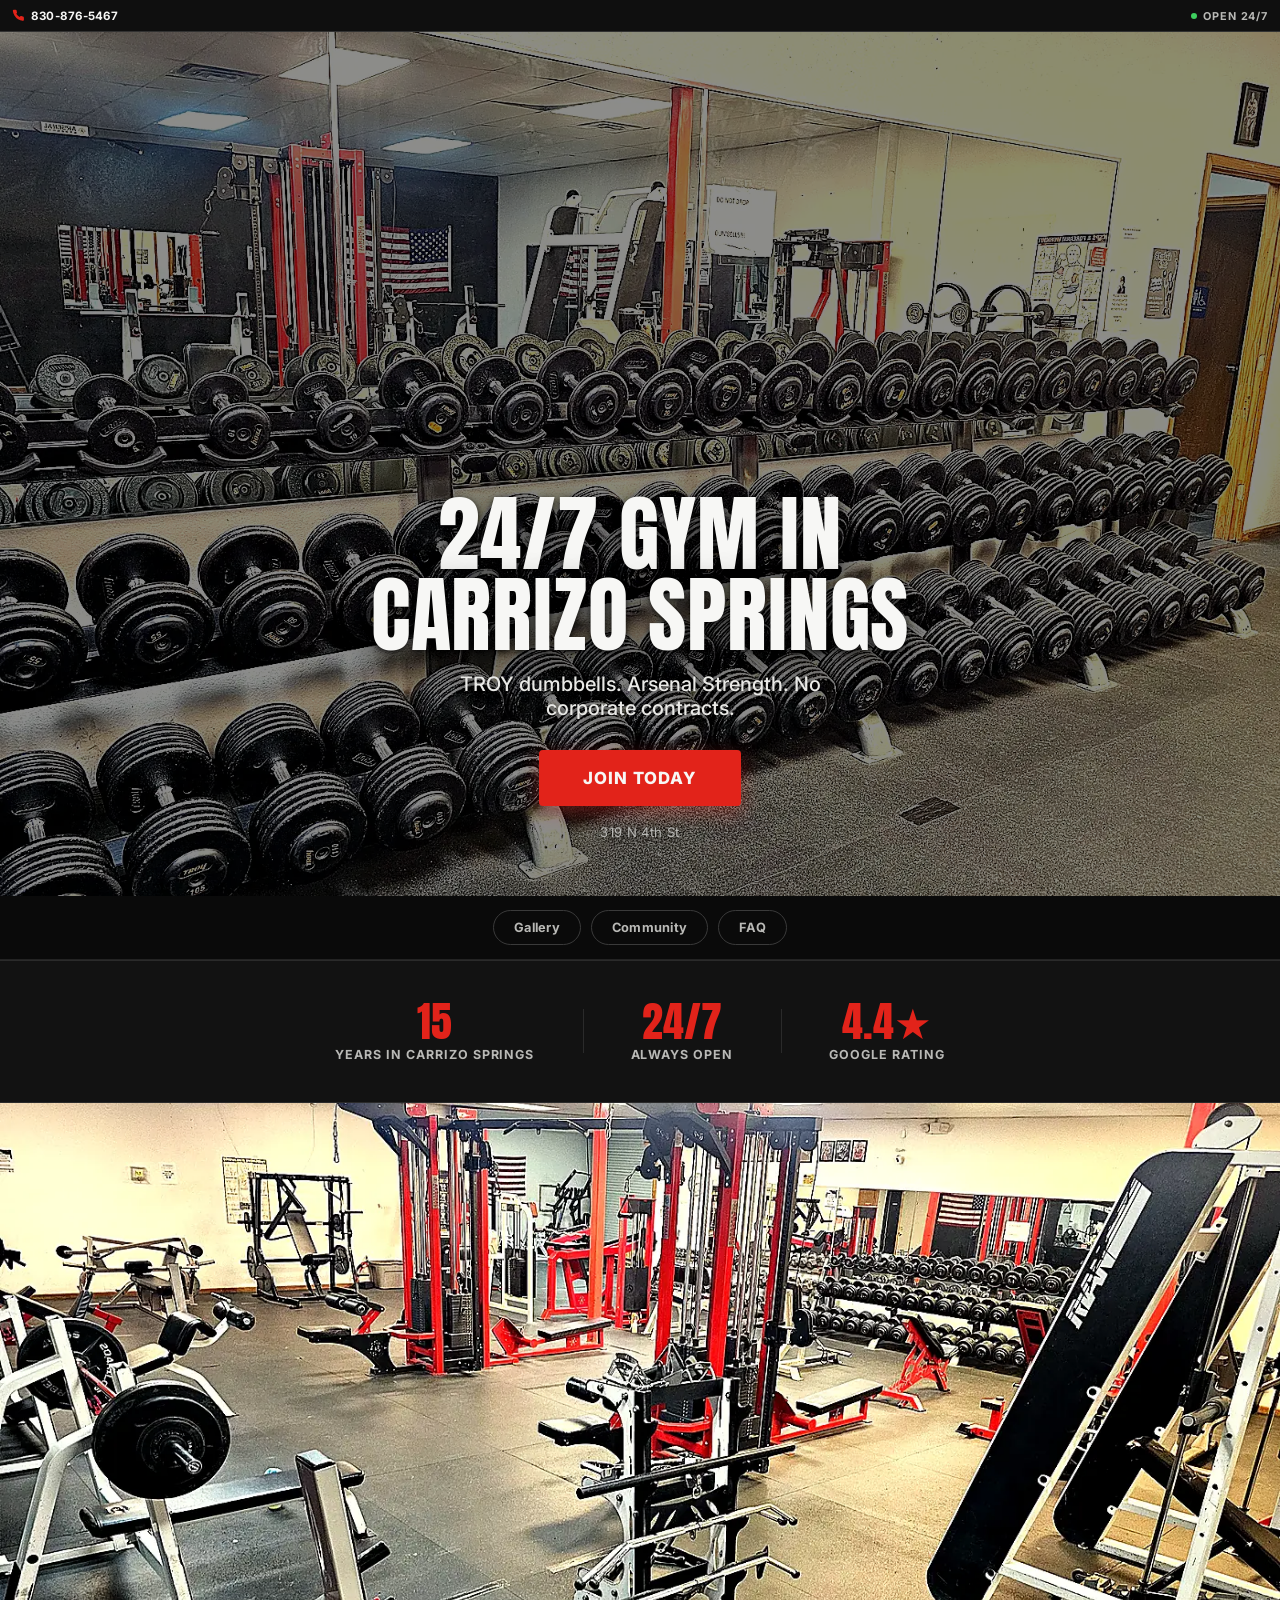
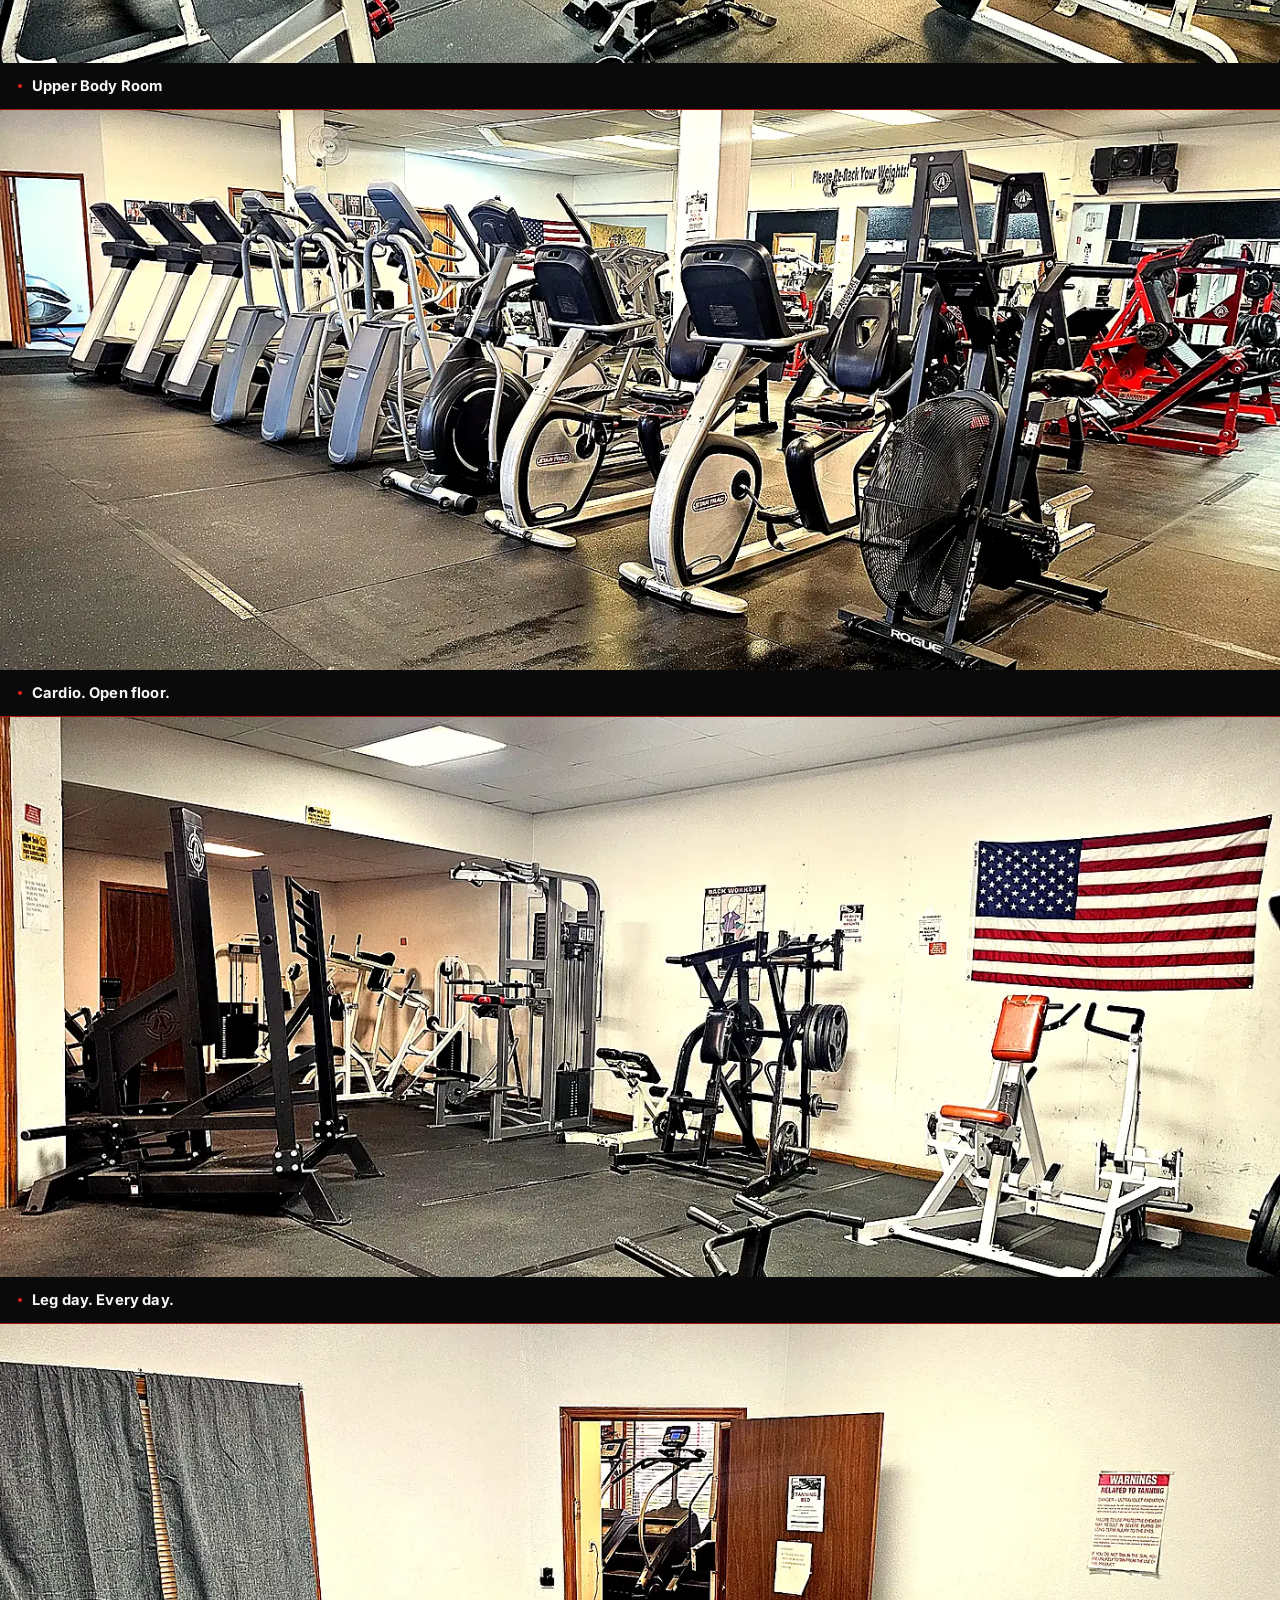
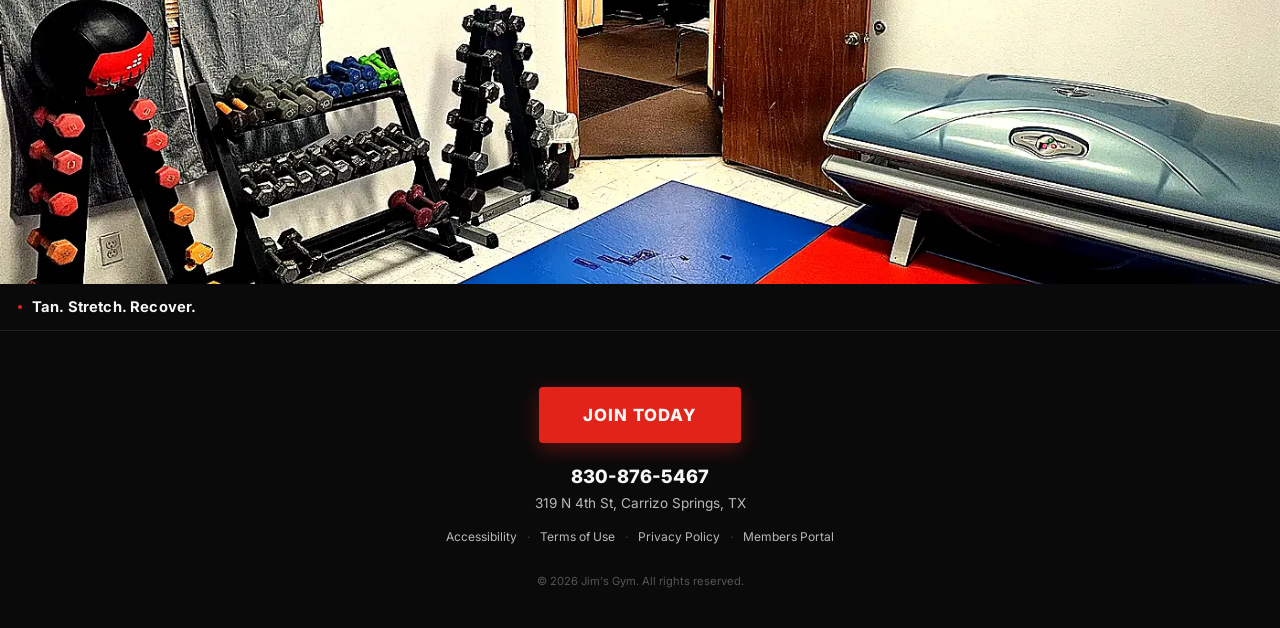
==== commit 1a714779: "updated" ====
--- a/index.html
+++ b/index.html
@@ -78,6 +78,13 @@
   <p class="hero-address">319 N 4th St</p>
 </section>
 
+<!-- PILL NAV -->
+<nav class="pillnav" aria-label="More about Jim's Gym">
+  <a class="pill" href="gallery.html">Gallery</a>
+  <a class="pill" href="community.html">Community</a>
+  <a class="pill" href="faq.html">FAQ</a>
+</nav>
+
 <!-- STATS -->
 <section class="stats" aria-label="Jim's Gym at a glance">
   <div class="stat">
@@ -123,7 +130,7 @@
 </section>
 
 <!-- FOOTER CTA -->
-<footer class="footer" aria-label="Contact Jim's Gym">
+<footer class="footer" id="join" aria-label="Contact Jim's Gym">
   <a class="footer-cta" href="tel:8308765467">Join Today</a>
   <a class="footer-phone" href="tel:8308765467">830-876-5467</a>
   <div class="footer-address">319 N 4th St, Carrizo Springs, TX</div>
--- a/styles.css
+++ b/styles.css
@@ -1,6 +1,6 @@
 /* =========================================
    JIM'S GYM — SIMPLE REBUILD
-   Black / White / Red. Mobile-first. One scroll.
+   Black / White / Red. Mobile-first.
    ========================================= */
 
 :root {
@@ -39,7 +39,7 @@
 }
 
 /* =========================================
-   SCROLL BAR — orange, fills across the top as you scroll
+   SCROLL BAR — red, fills across the top as you scroll
    ========================================= */
 #rotateBar {
   position: fixed;
@@ -105,6 +105,40 @@
   0%   { box-shadow: 0 0 0 0 rgba(62,207,95,.55); }
   70%  { box-shadow: 0 0 0 5px rgba(62,207,95,0); }
   100% { box-shadow: 0 0 0 0 rgba(62,207,95,0); }
+}
+
+/* =========================================
+   PILL NAV — Gallery / Community / FAQ
+   ========================================= */
+.pillnav {
+  background: var(--black);
+  border-bottom: 1px solid var(--border);
+  padding: 14px 20px;
+  display: flex;
+  gap: 10px;
+  justify-content: center;
+  flex-wrap: wrap;
+}
+.pill {
+  display: inline-flex;
+  align-items: center;
+  border: 1px solid #3a3a3a;
+  color: var(--dim);
+  font-size: .8rem;
+  font-weight: 700;
+  letter-spacing: .02em;
+  padding: 9px 20px;
+  border-radius: 999px;
+  transition: border-color .15s ease, color .15s ease, background .15s ease;
+}
+.pill:hover {
+  border-color: var(--red);
+  color: var(--white);
+  background: rgba(226,35,26,.08);
+}
+.pill.is-active {
+  border-color: var(--red);
+  color: var(--red);
 }
 
 /* =========================================
@@ -383,7 +417,7 @@
 .legal-page {
   max-width: 720px;
   margin: 0 auto;
-  padding: 48px 20px 80px;
+  padding: 40px 20px 48px;
 }
 .legal-page h1 {
   font-family: 'Anton', 'Arial Black', sans-serif;
@@ -425,3 +459,137 @@
   text-align: center;
 }
 .portal-box .hero-cta { margin-top: 20px; }
+
+/* =========================================
+   GALLERY
+   ========================================= */
+.gallery-grid {
+  display: grid;
+  grid-template-columns: repeat(2, 1fr);
+  gap: 3px;
+  padding: 3px;
+}
+@media (min-width: 640px) {
+  .gallery-grid { grid-template-columns: repeat(3, 1fr); }
+}
+.gallery-item {
+  position: relative;
+  aspect-ratio: 1 / 1;
+  overflow: hidden;
+  cursor: pointer;
+  background: var(--panel);
+}
+.gallery-item img {
+  width: 100%; height: 100%;
+  object-fit: cover;
+  display: block;
+  transition: transform .3s ease;
+}
+.gallery-item:hover img { transform: scale(1.06); }
+.gallery-caption {
+  position: absolute;
+  left: 0; right: 0; bottom: 0;
+  background: linear-gradient(to top, rgba(0,0,0,.85), rgba(0,0,0,0));
+  color: var(--white);
+  font-size: .72rem;
+  font-weight: 700;
+  padding: 20px 8px 8px;
+  pointer-events: none;
+}
+
+.gallery-lightbox {
+  position: fixed;
+  inset: 0;
+  background: rgba(0,0,0,.94);
+  display: none;
+  align-items: center;
+  justify-content: center;
+  flex-direction: column;
+  z-index: 500;
+  padding: 24px;
+}
+.gallery-lightbox.is-open { display: flex; }
+.gallery-lightbox img {
+  max-width: 100%;
+  max-height: 80vh;
+  border-radius: 4px;
+}
+.gallery-lightbox-caption {
+  margin-top: 14px;
+  color: var(--dim);
+  font-size: .85rem;
+  text-align: center;
+}
+.gallery-lightbox-close {
+  position: absolute;
+  top: 18px; right: 18px;
+  width: 40px; height: 40px;
+  border-radius: 50%;
+  background: rgba(255,255,255,.1);
+  border: none;
+  color: var(--white);
+  display: flex;
+  align-items: center;
+  justify-content: center;
+  font-size: 1.4rem;
+  line-height: 1;
+  cursor: pointer;
+}
+
+/* =========================================
+   COMMUNITY
+   ========================================= */
+.community-feature {
+  width: 100%;
+  aspect-ratio: 4 / 3;
+  object-fit: cover;
+  display: block;
+  margin: 8px 0;
+  border-radius: 4px;
+}
+@media (min-width: 720px) { .community-feature { aspect-ratio: 16 / 7; } }
+
+/* =========================================
+   FAQ ACCORDION
+   ========================================= */
+.faq-list { max-width: 720px; margin: 0 auto; padding: 0 20px 40px; }
+.faq-item {
+  border-bottom: 1px solid var(--border);
+}
+.faq-item:first-child { border-top: 1px solid var(--border); }
+.faq-q {
+  width: 100%;
+  background: none;
+  border: none;
+  color: var(--white);
+  text-align: left;
+  font-size: .98rem;
+  font-weight: 700;
+  padding: 18px 4px;
+  display: flex;
+  align-items: center;
+  justify-content: space-between;
+  gap: 12px;
+  cursor: pointer;
+  font-family: inherit;
+}
+.faq-q::after {
+  content: '+';
+  color: var(--red);
+  font-size: 1.3rem;
+  font-weight: 400;
+  flex-shrink: 0;
+  transition: transform .2s ease;
+}
+.faq-item.is-open .faq-q::after { transform: rotate(45deg); }
+.faq-a {
+  max-height: 0;
+  overflow: hidden;
+  transition: max-height .25s ease;
+}
+.faq-a p {
+  padding: 0 4px 18px;
+  font-size: .92rem;
+  line-height: 1.6;
+  color: var(--dim);
+}
